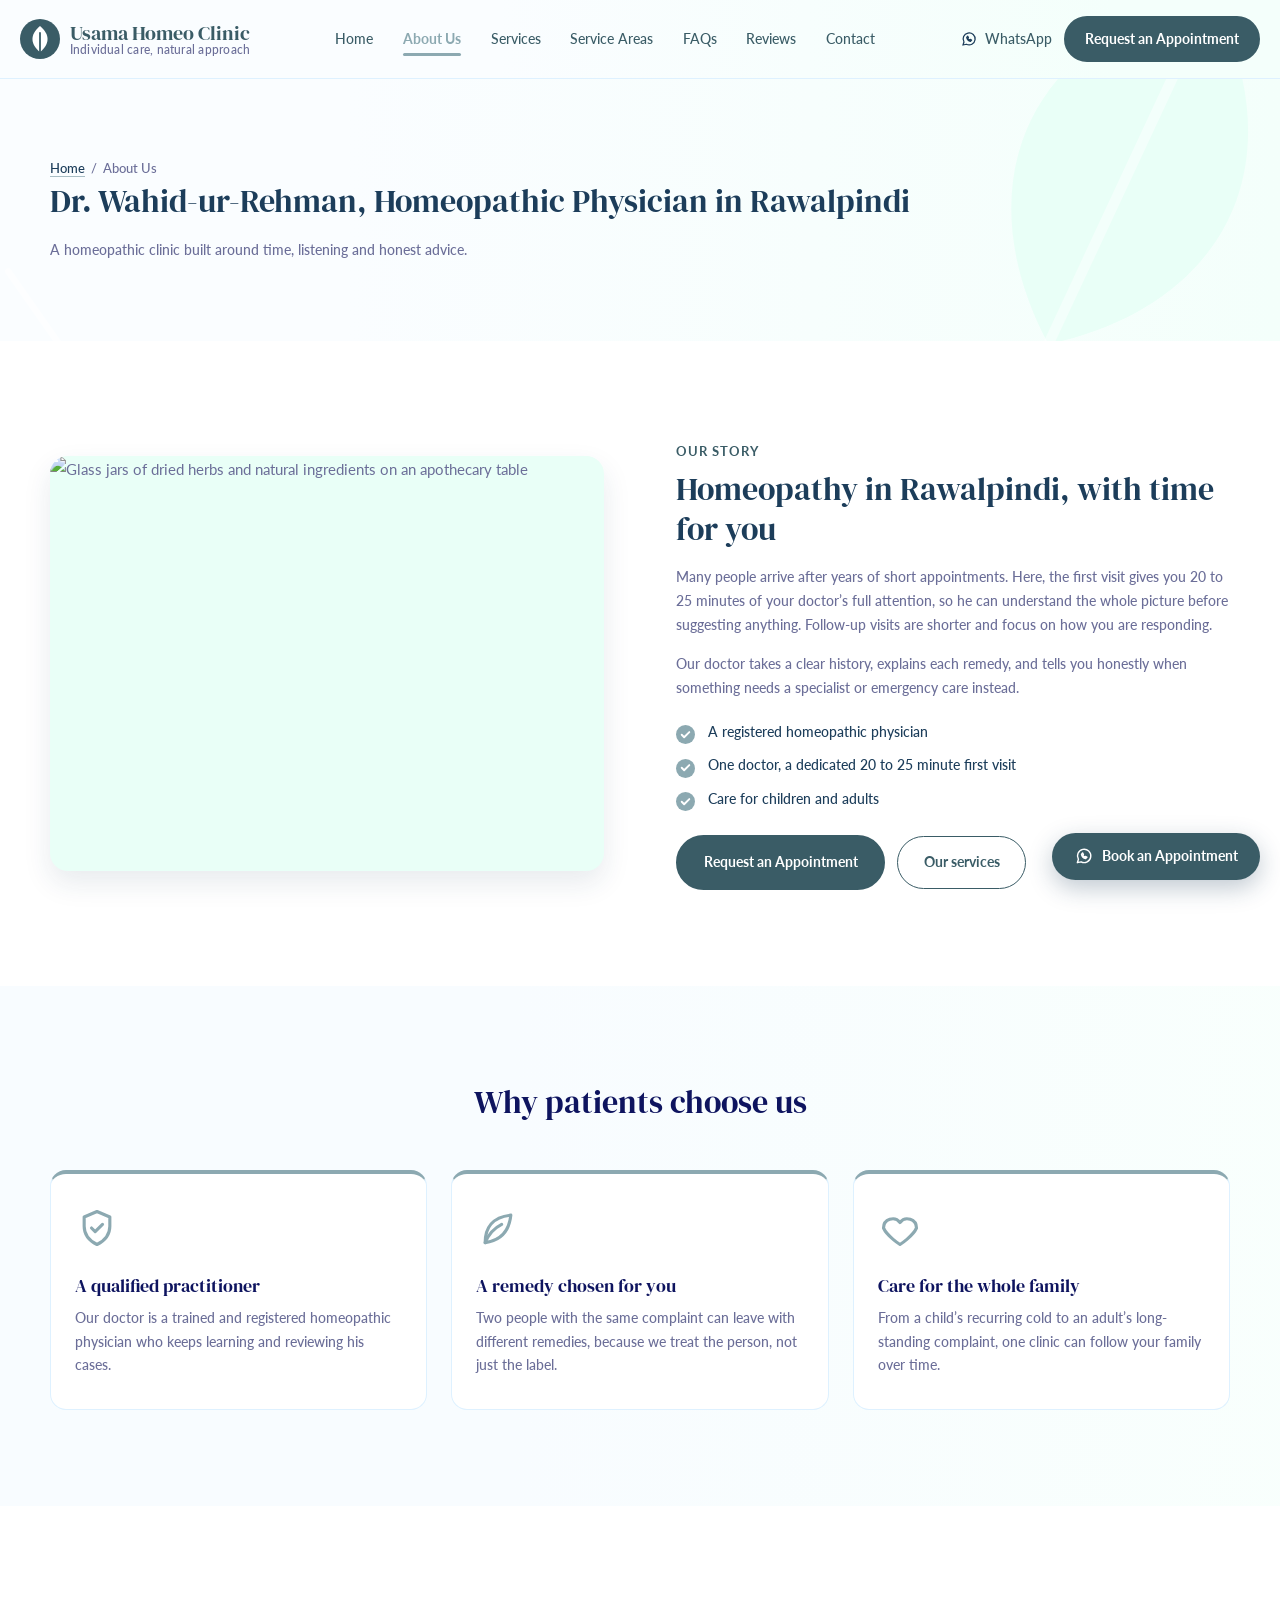
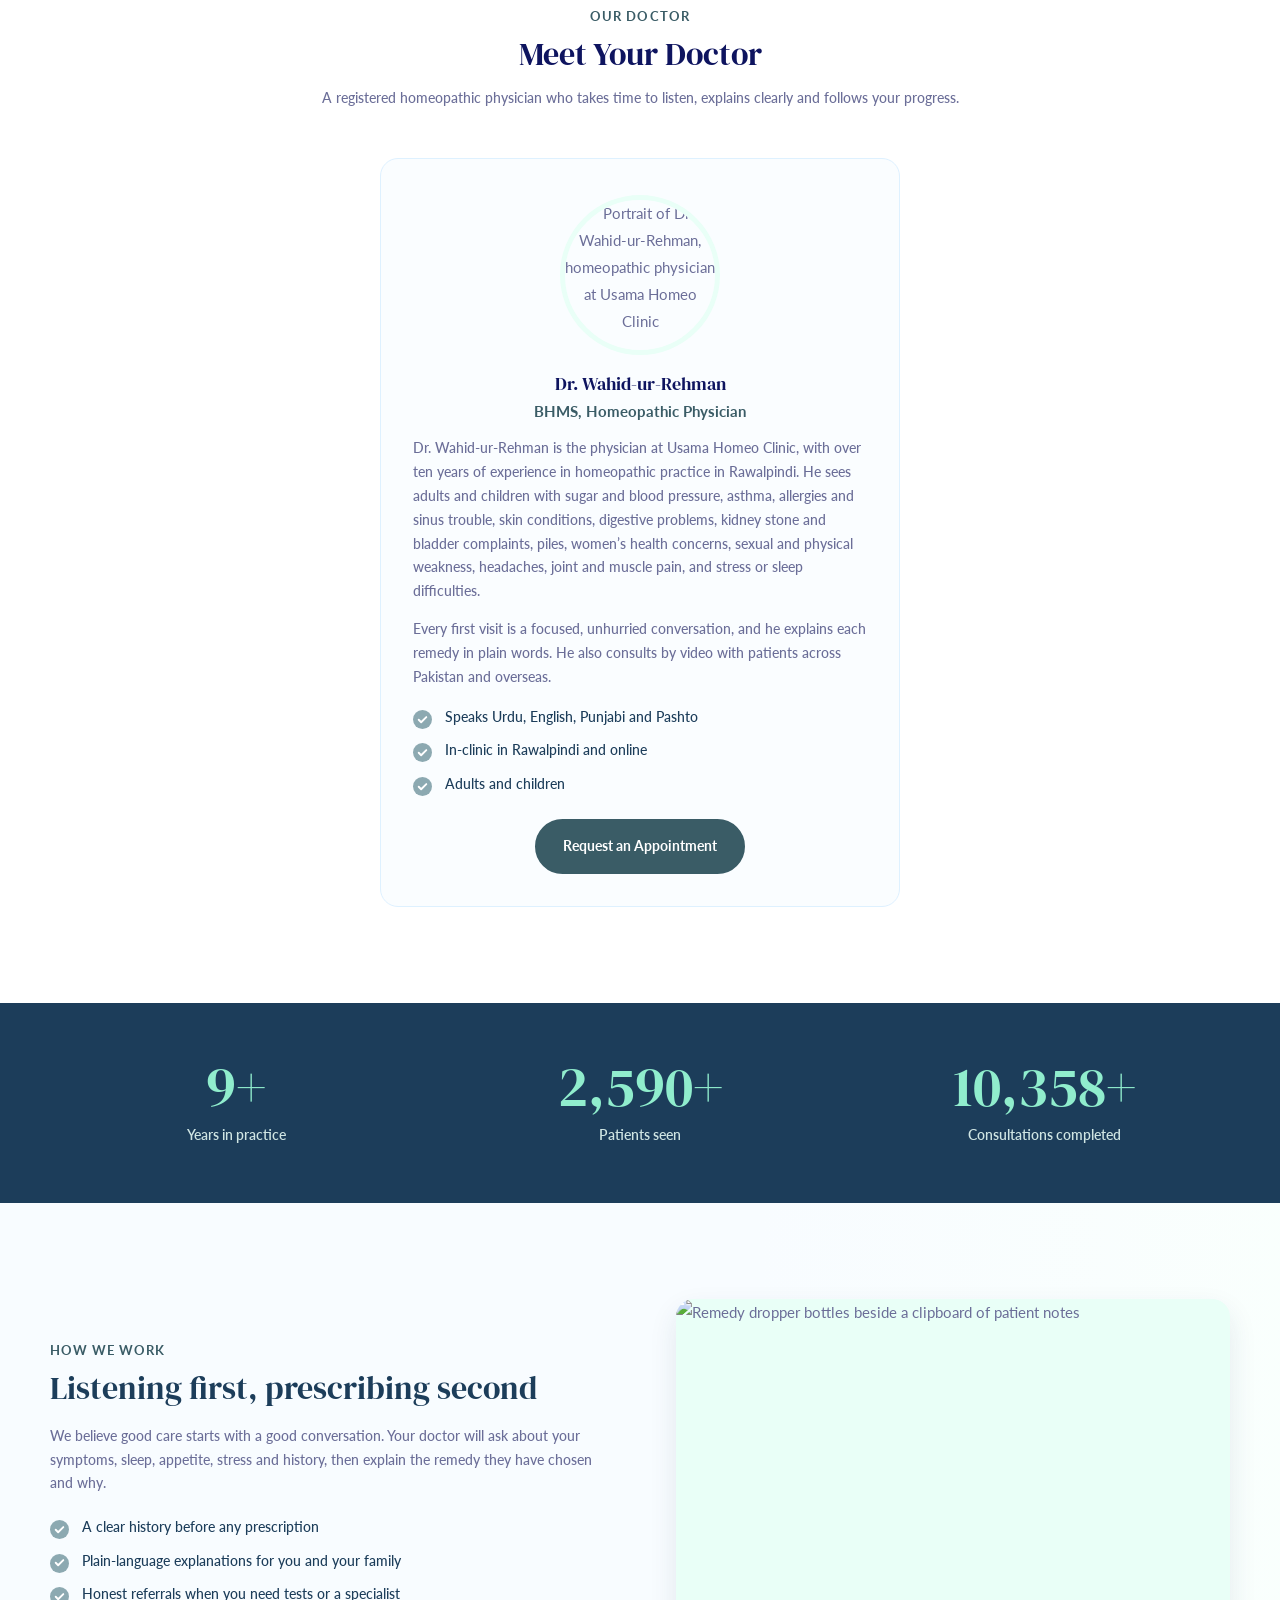
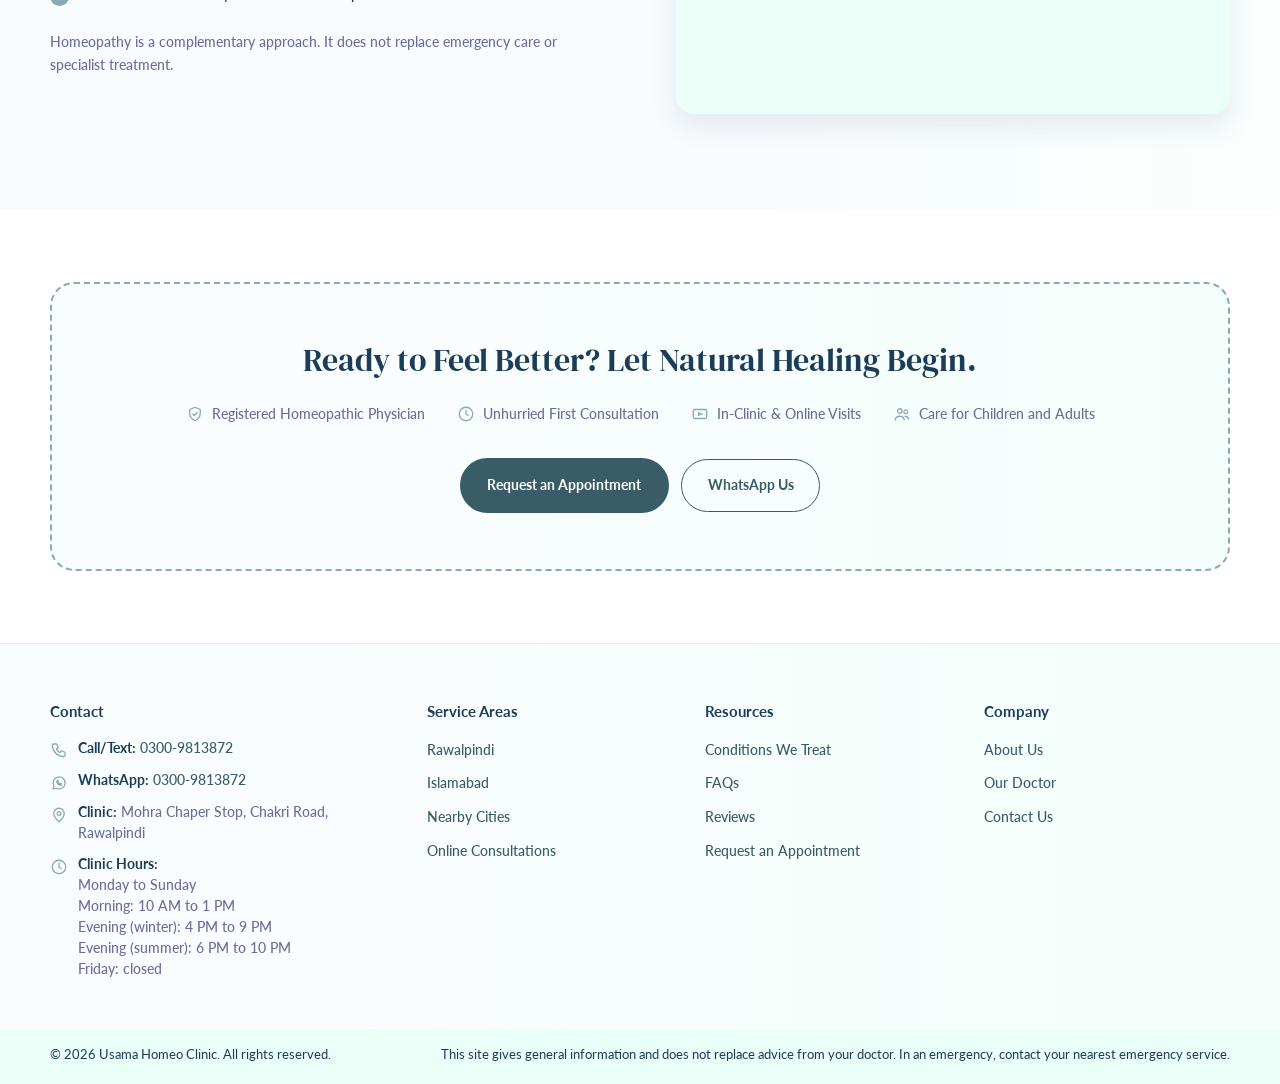
==== about.html @ e7428d79 "Add per-page OG share images, Twitter card tags and location-specific H1s Co-Authored-By: Claude Son" ====
<!DOCTYPE html>
<html lang="en">
<head>
<meta charset="utf-8">
<meta name="viewport" content="width=device-width, initial-scale=1">
<title>Dr. Wahid-ur-Rehman, BHMS | Homeopath in Rawalpindi</title>
<meta name="description" content="Meet Dr. Wahid-ur-Rehman, BHMS, a homeopathic physician with 10+ years of practice in Rawalpindi. Clinic and online consultations for adults and children.">
<link rel="canonical" href="https://usama-homeoclinic.pages.dev/about">
<meta property="og:url" content="https://usama-homeoclinic.pages.dev/about">
<meta property="og:site_name" content="Usama Homeo Clinic">
<meta property="og:type" content="website">
<meta property="og:title" content="Dr. Wahid-ur-Rehman, BHMS | Homeopath in Rawalpindi">
<meta property="og:description" content="Meet Dr. Wahid-ur-Rehman, BHMS, a homeopathic physician with 10+ years of practice in Rawalpindi. Clinic and online consultations for adults and children.">
<meta property="og:image" content="https://usama-homeoclinic.pages.dev/assets/images/og-about.jpg">
<meta property="og:image:width" content="1200">
<meta property="og:image:height" content="630">
<meta property="og:image:alt" content="Usama Homeo Clinic, Rawalpindi: homeopathic care">
<meta name="twitter:card" content="summary_large_image">
<meta name="twitter:image" content="https://usama-homeoclinic.pages.dev/assets/images/og-about.jpg">
<link rel="icon" href="/favicon.ico" sizes="48x48">
<link rel="icon" href="/favicon.svg" type="image/svg+xml" sizes="any">
<link rel="preconnect" href="https://fonts.googleapis.com">
<link rel="preconnect" href="https://fonts.gstatic.com" crossorigin>
<link href="https://fonts.googleapis.com/css2?family=DM+Serif+Display&family=Lato:wght@400;700;900&display=swap" rel="stylesheet">
<link rel="stylesheet" href="assets/css/style.css">
<script type="application/ld+json">{"@context":"https://schema.org","@type":["Physician","Person"],"name":"Dr. Wahid-ur-Rehman","honorificPrefix":"Dr.","knowsLanguage":["Urdu","English","Punjabi","Pashto"],"image":"https://usama-homeoclinic.pages.dev/assets/images/doctor-wahid.jpg","jobTitle":"Homeopathic Physician","description":"Homeopathic physician (BHMS) with over ten years of practice in Rawalpindi, seeing adults and children in clinic and online.","hasCredential":{"@type":"EducationalOccupationalCredential","credentialCategory":"degree","name":"BHMS"},"medicalSpecialty":"Homeopathy","worksFor":{"@type":"MedicalBusiness","name":"Usama Homeo Clinic","url":"https://usama-homeoclinic.pages.dev/"},"workLocation":{"@type":"Place","address":{"@type":"PostalAddress","streetAddress":"Mohra Chaper Stop, Chakri Road","addressLocality":"Rawalpindi","addressCountry":"PK"}},"url":"https://usama-homeoclinic.pages.dev/about"}</script>
</head>
<body>

<svg width="0" height="0" style="position:absolute" aria-hidden="true" focusable="false">
  <defs>
    <symbol id="leaf" viewBox="0 0 100 100">
      <path d="M50 96C18 72 12 34 50 4c38 30 32 68 0 92Z" fill="currentColor"/>
      <path d="M50 96V22" stroke="#fff" stroke-opacity="0.45" stroke-width="2.5" stroke-linecap="round" fill="none"/>
    </symbol>
  </defs>
</svg>


<header class="site-header">
  <div class="wrap header-row">
    <a class="brand" href="/" aria-label="Usama Homeo Clinic, home">
      <svg class="brand-mark" viewBox="0 0 40 40" aria-hidden="true"><circle cx="20" cy="20" r="20" fill="#3A5C66"/><path d="M20 33C11 26 9 16 20 7c11 9 9 19 0 26Z" fill="#fff"/><path d="M20 33V14" stroke="#3A5C66" stroke-width="1.8" stroke-linecap="round"/></svg>
      <span>Usama Homeo Clinic<small>Individual care, natural approach</small></span>
    </a>

    <nav class="nav" id="nav" aria-label="Main">
      <ul class="menu">
        <li><a href="/">Home</a></li>
        <li><a href="/about" aria-current="page">About Us</a></li>
        <li><a href="/services">Services</a></li>
        <li><a href="/service-areas">Service Areas</a></li>
        <li><a href="/faqs">FAQs</a></li>
        <li><a href="/reviews">Reviews</a></li>
        <li><a href="/contact">Contact</a></li>
      </ul>
    </nav>

    <div class="header-actions">
      <a class="header-phone" href="https://wa.me/923009813872?text=Hello%20Usama%20Homeo%20Clinic%2C%20I%20would%20like%20to%20book%20an%20appointment." rel="noopener"><svg viewBox="0 0 24 24" fill="none" stroke="currentColor" stroke-width="1.7" stroke-linecap="round" stroke-linejoin="round" aria-hidden="true"><path d="M4 20l1.3-4A8 8 0 1 1 8.5 19L4 20z"/><path d="M9 10c.5 2.5 2.5 4.5 5 5l1.5-1.5-2-1-1 .8c-.8-.4-1.6-1.2-2-2l.8-1-1-2z"/></svg>WhatsApp</a>
      <a class="btn btn--gold btn-long" href="/request-an-appointment">Request an Appointment</a>
      <a class="btn btn--gold btn-short" href="/request-an-appointment">Book</a>
      <button class="menu-toggle" id="menu-toggle" type="button" aria-expanded="false" aria-controls="nav">Menu</button>
    </div>
  </div>
</header>

<main id="top">

  <section class="page-hero">
    <svg class="banner-leaf l1" aria-hidden="true"><use href="#leaf"/></svg><svg class="banner-leaf l2" aria-hidden="true"><use href="#leaf"/></svg>
    <div class="wrap">
      <p class="crumbs"><a href="/">Home</a> &nbsp;/&nbsp; About Us</p>
      <h1>Dr. Wahid-ur-Rehman, Homeopathic Physician in Rawalpindi</h1>
      <p>A homeopathic clinic built around time, listening and honest advice.</p>
    </div>
  </section>

  <section class="section">
    <div class="wrap split">
      <figure class="photo wide"><picture><source srcset="assets/images/apothecary.avif" type="image/avif"><img src="assets/images/apothecary.jpg" alt="Glass jars of dried herbs and natural ingredients on an apothecary table" width="1200" height="800" loading="lazy"></picture></figure>
      <div>
        <span class="eyebrow">Our story</span>
        <h2>Homeopathy in Rawalpindi, with time for you</h2>
        <p style="margin-top:1rem">Many people arrive after years of short appointments. Here, the first visit gives you 20 to 25 minutes of your doctor’s full attention, so he can understand the whole picture before suggesting anything. Follow-up visits are shorter and focus on how you are responding.</p>
        <p>Our doctor takes a clear history, explains each remedy, and tells you honestly when something needs a specialist or emergency care instead.</p>
        <ul class="ticks">
          <li>A registered homeopathic physician</li>
          <li>One doctor, a dedicated 20 to 25 minute first visit</li>
          <li>Care for children and adults</li>
        </ul>
        <div class="btn-row pair"><a class="btn btn--gold" href="/request-an-appointment"><span class="lb-l">Request an Appointment</span><span class="lb-s">Book Appointment</span></a><a class="btn btn--outline" href="/services"><span class="lb-l">Our services</span><span class="lb-s">Services</span></a></div>
      </div>
    </div>
  </section>

  <section class="section section--mint">
    <div class="wrap">
      <div class="section-head"><h2>Why patients choose us</h2></div>
      <div class="values">
        <article class="value"><svg viewBox="0 0 24 24" fill="none" stroke="currentColor" stroke-width="1.7" stroke-linecap="round" stroke-linejoin="round" aria-hidden="true"><path d="M12 3l7 3v5c0 5-3 8-7 10-4-2-7-5-7-10V6l7-3z"/><path d="M9 12l2 2 4-4"/></svg><h3>A qualified practitioner</h3><p>Our doctor is a trained and registered homeopathic physician who keeps learning and reviewing his cases.</p></article>
        <article class="value"><svg viewBox="0 0 24 24" fill="none" stroke="currentColor" stroke-width="1.7" stroke-linecap="round" stroke-linejoin="round" aria-hidden="true"><path d="M5 20c0-8 4-14 14-15-1 10-7 14-14 15z"/><path d="M5 20c2-5 5-8 9-10"/></svg><h3>A remedy chosen for you</h3><p>Two people with the same complaint can leave with different remedies, because we treat the person, not just the label.</p></article>
        <article class="value"><svg viewBox="0 0 24 24" fill="none" stroke="currentColor" stroke-width="1.7" stroke-linecap="round" stroke-linejoin="round" aria-hidden="true"><path d="M12 21s-7-4.5-9-9a5 5 0 0 1 9-3 5 5 0 0 1 9 3c-2 4.5-9 9-9 9z"/></svg><h3>Care for the whole family</h3><p>From a child’s recurring cold to an adult’s long-standing complaint, one clinic can follow your family over time.</p></article>
      </div>
    </div>
  </section>

  <section class="section" id="doctors">
    <div class="wrap">
      <div class="section-head">
        <span class="eyebrow">Our doctor</span>
        <h2>Meet Your Doctor</h2>
        <p>A registered homeopathic physician who takes time to listen, explains clearly and follows your progress.</p>
      </div>
      <div class="doctor-grid single">
        <article class="doctor doctor--solo">
          <picture><source srcset="assets/images/doctor-wahid.avif" type="image/avif"><img src="assets/images/doctor-wahid.jpg" alt="Portrait of Dr. Wahid-ur-Rehman, homeopathic physician at Usama Homeo Clinic" width="160" height="160" loading="lazy"></picture>
          <h3>Dr. Wahid-ur-Rehman</h3>
          <p class="cred">BHMS, Homeopathic Physician</p>
          <p class="bio">Dr. Wahid-ur-Rehman is the physician at Usama Homeo Clinic, with over ten years of experience in homeopathic practice in Rawalpindi. He sees adults and children with sugar and blood pressure, asthma, allergies and sinus trouble, skin conditions, digestive problems, kidney stone and bladder complaints, piles, women’s health concerns, sexual and physical weakness, headaches, joint and muscle pain, and stress or sleep difficulties.</p>
          <p class="bio">Every first visit is a focused, unhurried conversation, and he explains each remedy in plain words. He also consults by video with patients across Pakistan and overseas.</p>
          <ul class="ticks">
            <li>Speaks Urdu, English, Punjabi and Pashto</li>
            <li>In-clinic in Rawalpindi and online</li>
            <li>Adults and children</li>
          </ul>
          <a class="btn" href="/request-an-appointment">Request an Appointment</a>
        </article>
      </div>
    </div>
  </section>

  <section class="stats" aria-label="Clinic in numbers">
    <div class="wrap">
      <ul>
        <li><div class="num"><span class="count" data-target="10">10</span>+</div><div class="label">Years in practice</div></li>
        <li><div class="num"><span class="count" data-target="3000">3,000</span>+</div><div class="label">Patients seen</div></li>
        <li><div class="num"><span class="count" data-target="12000">12,000</span>+</div><div class="label">Consultations completed</div></li>
      </ul>
    </div>
  </section>

  <section class="section section--soft">
    <div class="wrap split flip">
      <figure class="photo wide"><picture><source srcset="assets/images/droppers-notes.avif" type="image/avif"><img src="assets/images/droppers-notes.jpg" alt="Remedy dropper bottles beside a clipboard of patient notes" width="1000" height="667" loading="lazy"></picture></figure>
      <div>
        <span class="eyebrow">How we work</span>
        <h2>Listening first, prescribing second</h2>
        <p style="margin-top:1rem">We believe good care starts with a good conversation. Your doctor will ask about your symptoms, sleep, appetite, stress and history, then explain the remedy they have chosen and why.</p>
        <ul class="ticks">
          <li>A clear history before any prescription</li>
          <li>Plain-language explanations for you and your family</li>
          <li>Honest referrals when you need tests or a specialist</li>
        </ul>
        <p class="fine-note" style="font-size:0.9rem;color:var(--muted)">Homeopathy is a complementary approach. It does not replace emergency care or specialist treatment.</p>
      </div>
    </div>
  </section>

  <section class="cta">
    <svg class="banner-leaf l1" aria-hidden="true"><use href="#leaf"/></svg>
    <div class="wrap">
      <h2>Ready to Feel Better? Let Natural Healing Begin.</h2>
      <div class="cta-features">
        <p><svg viewBox="0 0 24 24" fill="none" stroke="currentColor" stroke-width="1.7" stroke-linecap="round" stroke-linejoin="round" aria-hidden="true"><path d="M12 3l7 3v5c0 5-3 8-7 10-4-2-7-5-7-10V6l7-3z"/><path d="M9 12l2 2 4-4"/></svg>Registered Homeopathic Physician</p>
        <p><svg viewBox="0 0 24 24" fill="none" stroke="currentColor" stroke-width="1.7" stroke-linecap="round" stroke-linejoin="round" aria-hidden="true"><circle cx="12" cy="12" r="9"/><path d="M12 7v5l3 2"/></svg>Unhurried First Consultation</p>
        <p><svg viewBox="0 0 24 24" fill="none" stroke="currentColor" stroke-width="1.7" stroke-linecap="round" stroke-linejoin="round" aria-hidden="true"><rect x="3" y="6" width="18" height="12" rx="2"/><path d="M10 10l5 2-5 2z"/></svg>In-Clinic &amp; Online Visits</p>
        <p><svg viewBox="0 0 24 24" fill="none" stroke="currentColor" stroke-width="1.7" stroke-linecap="round" stroke-linejoin="round" aria-hidden="true"><circle cx="9" cy="8" r="3"/><circle cx="17" cy="9" r="2.5"/><path d="M3 20c.5-3.5 3-5 6-5s5.5 1.5 6 5"/><path d="M16 15c2.5 0 4 1.2 5 4"/></svg>Care for Children and Adults</p>
      </div>
      <div class="btn-row pair center">
        <a class="btn btn--gold" href="/request-an-appointment"><span class="lb-l">Request an Appointment</span><span class="lb-s">Book Appointment</span></a>
        <a class="btn btn--light" href="https://wa.me/923009813872?text=Hello%20Usama%20Homeo%20Clinic%2C%20I%20would%20like%20to%20book%20an%20appointment." rel="noopener"><span class="lb-l">WhatsApp Us</span><span class="lb-s">WhatsApp</span></a>
      </div>
    </div>
  </section>
</main>

<footer class="site-footer">
  <div class="wrap">
    <div class="footer-row">
      <div class="foot-contact">
        <span class="foot-head">Contact</span>
        <p><svg viewBox="0 0 24 24" fill="none" stroke="currentColor" stroke-width="1.7" stroke-linecap="round" stroke-linejoin="round" aria-hidden="true"><path d="M5 4h4l2 5-2.5 1.5a11 11 0 0 0 5 5L15 13l5 2v4a2 2 0 0 1-2 2A16 16 0 0 1 3 6a2 2 0 0 1 2-2z"/></svg><span><strong>Call/Text:</strong> <a href="tel:+923009813872">0300-9813872</a></span></p>
        <p><svg viewBox="0 0 24 24" fill="none" stroke="currentColor" stroke-width="1.7" stroke-linecap="round" stroke-linejoin="round" aria-hidden="true"><path d="M4 20l1.3-4A8 8 0 1 1 8.5 19L4 20z"/><path d="M9 10c.5 2.5 2.5 4.5 5 5l1.5-1.5-2-1-1 .8c-.8-.4-1.6-1.2-2-2l.8-1-1-2z"/></svg><span><strong>WhatsApp:</strong> <a href="https://wa.me/923009813872" rel="noopener">0300-9813872</a></span></p>
        <p><svg viewBox="0 0 24 24" fill="none" stroke="currentColor" stroke-width="1.7" stroke-linecap="round" stroke-linejoin="round" aria-hidden="true"><path d="M12 21s-7-6.5-7-11a7 7 0 0 1 14 0c0 4.5-7 11-7 11z"/><circle cx="12" cy="10" r="2.5"/></svg><span><strong>Clinic:</strong> Mohra Chaper Stop, Chakri Road, Rawalpindi</span></p>
        <p><svg viewBox="0 0 24 24" fill="none" stroke="currentColor" stroke-width="1.7" stroke-linecap="round" stroke-linejoin="round" aria-hidden="true"><circle cx="12" cy="12" r="9"/><path d="M12 7v5l3 2"/></svg><span><strong>Clinic Hours:</strong><br>Monday to Sunday<br>Morning: 10 AM to 1 PM<br>Evening (winter): 4 PM to 9 PM<br>Evening (summer): 6 PM to 10 PM<br>Friday: closed</span></p>
      </div>
      <div>
        <span class="foot-head">Service Areas</span>
        <ul class="foot-links">
          <li><a href="/service-areas#rawalpindi">Rawalpindi</a></li>
          <li><a href="/service-areas#islamabad">Islamabad</a></li>
          <li><a href="/service-areas#nearby">Nearby Cities</a></li>
          <li><a href="/service-areas#online">Online Consultations</a></li>
        </ul>
      </div>
      <div>
        <span class="foot-head">Resources</span>
        <ul class="foot-links">
          <li><a href="/services">Conditions We Treat</a></li>
          <li><a href="/faqs">FAQs</a></li>
          <li><a href="/reviews">Reviews</a></li>
          <li><a href="/request-an-appointment">Request an Appointment</a></li>
        </ul>
      </div>
      <div>
        <span class="foot-head">Company</span>
        <ul class="foot-links">
          <li><a href="/about">About Us</a></li>
          <li><a href="/about#doctors">Our Doctor</a></li>
          <li><a href="/contact">Contact Us</a></li>
        </ul>
      </div>
    </div>
  </div>
</footer>
<div class="copyrightDiv">
  <div class="wrap copyright">
    <span>© 2026 Usama Homeo Clinic. All rights reserved.</span>
    <span>This site gives general information and does not replace advice from your doctor. In an emergency, contact your nearest emergency service.</span>
  </div>
</div>

<!-- Floating booking button and popup -->
<button class="fab-book" id="fab-book" type="button" aria-haspopup="dialog" aria-controls="bk-modal"><svg viewBox="0 0 24 24" fill="none" stroke="currentColor" stroke-width="1.7" stroke-linecap="round" stroke-linejoin="round" aria-hidden="true"><path d="M4 20l1.3-4A8 8 0 1 1 8.5 19L4 20z"/><path d="M9 10c.5 2.5 2.5 4.5 5 5l1.5-1.5-2-1-1 .8c-.8-.4-1.6-1.2-2-2l.8-1-1-2z"/></svg><span>Book an Appointment</span></button>
<div class="bk-modal" id="bk-modal" role="dialog" aria-modal="true" aria-labelledby="bk-title" hidden>
  <div class="bk-card">
    <div class="bk-head">
      <span class="bk-head-ico"><svg viewBox="0 0 24 24" fill="none" stroke="currentColor" stroke-width="1.7" stroke-linecap="round" stroke-linejoin="round" aria-hidden="true"><rect x="3" y="5" width="18" height="16" rx="2"/><path d="M3 10h18M8 3v4M16 3v4"/></svg></span>
      <h2 id="bk-title">Book an Appointment</h2>
      <button class="bk-close" id="bk-close" type="button" aria-label="Close">&times;</button>
    </div>

    <div class="bk-step bk-detail">
      <picture><source srcset="assets/images/doctor-wahid.avif" type="image/avif"><img class="bk-photo" src="assets/images/doctor-wahid.jpg" alt="Dr. Wahid-ur-Rehman" width="84" height="84" loading="lazy"></picture>
      <h3>Dr. Wahid-ur-Rehman, BHMS</h3>
      <p class="bk-desc">Book an <strong>online video consultation</strong> from anywhere in Pakistan or overseas, or a <strong>clinic appointment</strong> at our Rawalpindi clinic. The first visit takes about 20 to 25 minutes.<br><strong>Clinic Hours:</strong><br>Monday to Sunday<br>Morning: 10 AM to 1 PM<br>Evening (winter): 4 PM to 9 PM<br>Evening (summer): 6 PM to 10 PM<br>Friday: Closed<br><strong>Consultation fee: Rs. 1,000.</strong></p>
      <button class="bk-wa" id="bk-wa" type="button"><svg viewBox="0 0 24 24" fill="none" stroke="currentColor" stroke-width="1.7" stroke-linecap="round" stroke-linejoin="round" aria-hidden="true"><path d="M4 20l1.3-4A8 8 0 1 1 8.5 19L4 20z"/><path d="M9 10c.5 2.5 2.5 4.5 5 5l1.5-1.5-2-1-1 .8c-.8-.4-1.6-1.2-2-2l.8-1-1-2z"/></svg><span>Book Now on WhatsApp</span></button>
    </div>
  </div>
</div>

<script src="assets/js/main.js"></script>
</body>
</html>
---- assets/css/style.css ----
/* Usama Homeo Clinic — shared styles */
:root {
  --navy: #0f3b4c;
  --teal: #1b7f86;
  --teal-dark: #14666c;
  --mint: #e8f3f2;
  --soft: #f4faf9;
  --gold: #d9a441;
  --gold-dark: #c28f2f;
  --ink: #17323b;
  --muted: #506972;
  --line: #d3e2e1;
  --paper: #ffffff;
  --error: #a63a2b;
  --icon: #8ca9b1;
  --check: #90edcd;
  --serif: "Lora", Georgia, "Times New Roman", serif;
  --sans: "Nunito Sans", system-ui, -apple-system, "Segoe UI", Roboto, Arial, sans-serif;
}
*, *::before, *::after { box-sizing: border-box; }
html { scroll-behavior: smooth; scroll-padding-top: 90px; }
body { overflow-x: clip; margin: 0; font-family: var(--sans); font-size: 0.978rem; line-height: 1.65; color: var(--ink); background: var(--paper); }
img, svg { max-width: 100%; }
img { display: block; height: auto; }
a { color: var(--teal-dark); }
h1, h2, h3, h4 { font-family: var(--serif); line-height: 1.2; margin: 0; color: var(--navy); }
h1 { font-size: clamp(1.932rem, 4.6vw, 3.128rem); font-weight: 600; }
h2 { font-size: clamp(1.656rem, 3.496vw, 2.392rem); font-weight: 600; }
h3 { font-size: 1.196rem; font-weight: 600; }
p { margin: 0 0 1rem; }
ul { padding-left: 1.2rem; }
:focus-visible { outline: 3px solid var(--gold); outline-offset: 3px; }
[hidden] { display: none !important; }
.wrap { width: min(1180px, 100% - 2.5rem); margin-inline: auto; }
.section { padding: clamp(3.5rem, 8vw, 6rem) 0; }
.section--mint { background: var(--mint); }
.section--soft { background: var(--soft); }
.section-head { text-align: center; max-width: 44rem; margin: 0 auto 3rem; }
.section-head p { color: var(--muted); margin-top: 0.75rem; }
.eyebrow { display: inline-block; font: 700 0.813rem var(--sans); letter-spacing: 0.08em; text-transform: uppercase; color: var(--teal); margin-bottom: 0.6rem; }
.center { text-align: center; }
.mt { margin-top: 2rem; }

/* Buttons */
.btn {
  display: inline-block; font: 700 0.92rem/1 var(--sans);
  padding: 1rem 1.6rem; border-radius: 999px;
  border: 2px solid var(--teal); background: var(--teal); color: #fff;
  text-decoration: none; cursor: pointer; text-align: center;
  transition: background 0.15s, border-color 0.15s, color 0.15s, transform 0.15s, box-shadow 0.15s;
}
.btn:hover { background: var(--teal-dark); border-color: var(--teal-dark); transform: translateY(-2px); box-shadow: 0 8px 18px rgba(20, 102, 108, 0.28); }
.btn:active { transform: translateY(0); }
.btn--gold { background: var(--gold); border-color: var(--gold); color: var(--navy); box-shadow: 0 4px 12px rgba(217, 164, 65, 0.35); }
.btn--gold:hover { background: var(--gold-dark); border-color: var(--gold-dark); box-shadow: 0 8px 18px rgba(217, 164, 65, 0.5); }
.btn--outline { background: transparent; color: var(--teal-dark); }
.btn--outline:hover { background: var(--teal); color: #fff; border-color: var(--teal); }
.btn--light { background: transparent; border-color: #fff; color: #fff; }
.btn--light:hover { background: #fff; color: var(--navy); border-color: #fff; box-shadow: 0 8px 18px rgba(0, 0, 0, 0.2); }
.btn--block { width: 100%; }
.btn-row { display: flex; flex-wrap: wrap; gap: 0.75rem; }
.btn-row.center { justify-content: center; }

/* Announcement bar */
.topbar { background: var(--navy); color: #e6f1f0; font-size: 0.856rem; text-align: center; padding: 0.55rem 1rem; }
.topbar a { color: #fff; font-weight: 700; }

/* Header */
.site-header { position: sticky; top: 0; z-index: 50; background: #fff; border-bottom: 1px solid var(--line); }
.site-header .wrap { width: min(1320px, 100% - 2.5rem); }
.brand { flex: none; }
.header-row { display: flex; align-items: center; justify-content: space-between; gap: 1rem; min-height: 78px; }
.brand { display: flex; align-items: center; gap: 0.6rem; font-family: var(--serif); font-weight: 700; font-size: 1.15rem; color: var(--navy); text-decoration: none; line-height: 1.1; }
.brand-mark { width: 40px; height: 40px; flex: none; }
.brand small { display: block; font-family: var(--sans); font-weight: 600; font-size: 0.72rem; color: var(--muted); letter-spacing: 0.02em; }
.header-actions { display: flex; align-items: center; gap: 0.75rem; }
.header-phone { font-weight: 700; color: var(--navy); text-decoration: none; white-space: nowrap; display: none; align-items: center; gap: 0.4rem; }
.header-phone svg { width: 18px; height: 18px; color: var(--navy); }
.header-phone:hover { color: var(--teal); }
.header-actions .btn { padding: 0.75rem 1.2rem; font-size: 0.874rem; }
.header-actions .btn-long { display: none; }
.menu-toggle { display: inline-flex; background: none; border: 2px solid var(--line); border-radius: 8px; padding: 0.55rem 0.7rem; cursor: pointer; color: var(--navy); font: 700 0.828rem var(--sans); }

.nav { display: none; position: absolute; left: 0; right: 0; top: 100%; background: #fff; border-bottom: 1px solid var(--line); padding: 0.5rem 1.25rem 1.25rem; box-shadow: 0 12px 24px rgba(15, 59, 76, 0.12); }
.nav.open { display: block; }
.menu { list-style: none; margin: 0; padding: 0; }
.menu a { display: block; padding: 0.85rem 0; font-weight: 700; color: var(--navy); text-decoration: none; border-bottom: 1px solid var(--line); }
.menu a[aria-current="page"] { color: var(--teal); }

@media (min-width: 1040px) {
  .menu-toggle { display: none; }
  .nav { display: block; position: static; background: none; border: 0; padding: 0; box-shadow: none; }
  .menu { display: flex; gap: 0.15rem; }
  .menu a { border: 0; padding: 1.75rem 0.65rem; position: relative; white-space: nowrap; }
  .menu a::after { content: ""; position: absolute; left: 0.65rem; right: 0.65rem; bottom: 1.1rem; height: 3px; border-radius: 3px; background: var(--gold); transform: scaleX(0); transform-origin: left; transition: transform 0.2s; }
  .menu a:hover { color: var(--teal); }
  .menu a:hover::after, .menu a[aria-current="page"]::after { transform: scaleX(1); }
}

@media (min-width: 1280px) {
  .header-phone { display: inline-flex; }
  .header-actions .btn-long { display: inline-block; }
  .header-actions .btn-short { display: none; }
  .menu a { padding-left: 0.85rem; padding-right: 0.85rem; }
  .menu a::after { left: 0.85rem; right: 0.85rem; }
}
.header-actions .btn { white-space: nowrap; }

/* Home banner */
.banner { position: relative; background: linear-gradient(180deg, var(--soft) 0%, #fff 100%); overflow: hidden; }
.banner-leaf { position: absolute; color: var(--mint); pointer-events: none; }
.banner-leaf.l1 { width: 420px; height: 420px; right: -90px; top: -110px; transform: rotate(25deg); }
.banner-leaf.l2 { width: 260px; height: 260px; left: -90px; bottom: -80px; transform: rotate(-35deg); color: #dcefec; }
.banner-grid { position: relative; display: grid; gap: 2.5rem; padding: clamp(2.5rem, 6vw, 4.5rem) 0 clamp(5rem, 9vw, 7rem); align-items: center; }
@media (min-width: 940px) { .banner-grid { grid-template-columns: 1.1fr 0.9fr; gap: 4rem; } }
.banner h1 { margin-bottom: 1.1rem; }
.banner h1 em { font-style: normal; color: var(--teal); }
.banner p.lead { font-size: 1.058rem; color: var(--muted); max-width: 36rem; margin-bottom: 2rem; }
.banner-photo { position: relative; max-width: 420px; justify-self: center; width: 100%; }
.banner-photo .frame { border-radius: 220px 220px 28px 28px; overflow: hidden; aspect-ratio: 9 / 11; background: var(--teal); box-shadow: 0 24px 50px rgba(15, 59, 76, 0.22); border: 8px solid #fff; }
.banner-photo .frame img { width: 100%; height: 100%; object-fit: cover; }
.badge { position: absolute; display: flex; align-items: center; gap: 0.6rem; background: #fff; border-radius: 14px; padding: 0.7rem 0.95rem; font: 700 0.813rem/1.25 var(--sans); color: var(--navy); box-shadow: 0 12px 28px rgba(15, 59, 76, 0.18); }
.badge svg { width: 30px; height: 30px; color: var(--teal); flex: none; }
.badge small { display: block; font-weight: 600; color: var(--muted); }
.badge.b1 { left: -14px; bottom: 16%; }
.badge.b2 { right: -10px; top: 12%; }
@media (max-width: 520px) { .badge.b1 { left: 0; } .badge.b2 { right: 0; } }

/* Trust strip / personalised */
.trust { position: relative; margin-top: -3.5rem; padding-bottom: clamp(3rem, 7vw, 5rem); }
.trust-card { background: #fff; border: 1px solid var(--line); border-radius: 20px; box-shadow: 0 18px 40px rgba(15, 59, 76, 0.1); padding: 1.5rem; display: grid; gap: 1.25rem; align-items: center; }
@media (min-width: 900px) { .trust-card { grid-template-columns: auto 1fr auto; padding: 1.75rem 2.25rem; gap: 2rem; } }
.trust-count .num { font: 700 clamp(2.208rem, 4.6vw, 2.944rem) var(--serif); color: var(--navy); line-height: 1; }
.stars { color: var(--gold); letter-spacing: 3px; font-size: 1.058rem; }
.trust-text { color: var(--muted); margin: 0; }
.avatars { display: flex; align-items: center; }
.avatars img, .avatars span { width: 48px; height: 48px; border-radius: 50%; border: 3px solid #fff; object-fit: cover; margin-left: -12px; box-shadow: 0 2px 6px rgba(15, 59, 76, 0.2); }
.avatars img:first-child { margin-left: 0; }
.avatars span { display: grid; place-items: center; background: var(--teal); color: #fff; font: 700 0.813rem var(--sans); width: auto; min-width: 48px; padding: 0 0.6rem; border-radius: 999px; }
.trust-body { text-align: center; max-width: 52rem; margin: clamp(2.5rem, 6vw, 4rem) auto 0; }
.benefits { display: flex; flex-wrap: wrap; justify-content: center; gap: 0.75rem 2rem; margin-top: 1.75rem; }
.benefits p { margin: 0; display: flex; align-items: center; gap: 0.55rem; font-weight: 700; color: var(--navy); }
.benefits svg { width: 22px; height: 22px; color: var(--teal); flex: none; }

/* Cards grid (What we treat) */
.cards { display: grid; gap: 1.5rem; grid-template-columns: 1fr; }
@media (min-width: 640px) { .cards { grid-template-columns: repeat(2, 1fr); } }
@media (min-width: 980px) { .cards { grid-template-columns: repeat(3, 1fr); } }
.card { background: #fff; border: 1px solid var(--line); border-radius: 18px; padding: 2rem 1.6rem; transition: transform 0.2s, box-shadow 0.2s, border-color 0.2s; }
.card:hover { transform: translateY(-6px); box-shadow: 0 18px 36px rgba(15, 59, 76, 0.12); border-color: var(--teal); }
.card .ico { width: 68px; height: 68px; border-radius: 18px; background: var(--mint); display: grid; place-items: center; margin-bottom: 1.2rem; color: var(--teal); transition: background 0.2s, color 0.2s; }
@media (min-width: 980px) { .cards.two { grid-template-columns: repeat(2, 1fr); } }
.card:hover .ico { background: var(--teal); color: #fff; }
.card .ico svg { width: 34px; height: 34px; }
.card h3 { margin-bottom: 0.5rem; }
.card p { color: var(--muted); margin: 0; }
.card .more { display: inline-block; margin-top: 1rem; font-weight: 700; text-decoration: none; color: var(--teal-dark); }
.card .more:hover { text-decoration: underline; }
.card ul { margin: 1rem 0 0; padding-left: 1.1rem; color: var(--muted); font-size: 0.892rem; }
.card ul li { margin-bottom: 0.25rem; }

/* How it works */
.steps { display: grid; gap: 1.5rem; }
@media (min-width: 860px) { .steps { grid-template-columns: 1fr 1fr; gap: 2rem; } }
.track { background: #fff; border: 1px solid var(--line); border-radius: 20px; padding: 2rem 1.75rem; }
.track-title { display: inline-block; background: var(--navy); color: #fff; border-radius: 999px; padding: 0.4rem 1.1rem; font: 700 0.874rem var(--sans); margin-bottom: 1.5rem; }
.track ol { list-style: none; margin: 0; padding: 0; counter-reset: s; }
.track li { counter-increment: s; position: relative; padding: 0 0 1.5rem 3.4rem; font-weight: 600; color: var(--navy); min-height: 2.6rem; }
.track li:last-child { padding-bottom: 0; }
.track li::before { content: counter(s); position: absolute; left: 0; top: -0.15rem; width: 2.3rem; height: 2.3rem; border-radius: 50%; background: #fff; border: 2px solid var(--teal); color: var(--teal-dark); display: grid; place-items: center; font: 700 0.92rem var(--serif); z-index: 1; }
.track li::after { content: ""; position: absolute; left: 1.1rem; top: 2.1rem; bottom: -0.35rem; width: 2px; background: var(--line); }
.track li:last-child::after { display: none; }
.track li span { display: block; font-weight: 400; color: var(--muted); }
.steps-foot { text-align: center; margin-top: 2rem; padding: 1rem 1.25rem; background: var(--mint); border-radius: 14px; font-weight: 700; color: var(--navy); }
.steps-foot a { white-space: nowrap; }

/* Areas */
.areas { display: grid; gap: 1.5rem; }
@media (min-width: 640px) { .areas { grid-template-columns: repeat(2, 1fr); } }
@media (min-width: 1000px) { .areas { grid-template-columns: repeat(4, 1fr); } }
.area { background: #fff; border: 1px solid var(--line); border-radius: 16px; padding: 1.5rem; }
.area h3 { font-size: 1.058rem; margin-bottom: 0.2rem; }
.area h3 a { color: var(--navy); text-decoration: none; }
.area h3 a:hover { color: var(--teal); }
.area .region { display: block; color: var(--teal-dark); font-weight: 700; font-size: 0.813rem; margin-bottom: 0.8rem; }
.area ul { list-style: none; margin: 0; padding: 0; }
.area li { padding: 0.3rem 0 0.3rem 1.4rem; position: relative; color: var(--muted); }
.area li::before { content: ""; position: absolute; left: 0; top: 0.75rem; width: 8px; height: 8px; border-radius: 50%; background: var(--gold); }
.note-line { text-align: center; color: var(--muted); margin: 2rem 0 1.25rem; }

/* Reviews */
.reviews-grid { display: grid; gap: 1.5rem; }
@media (min-width: 700px) { .reviews-grid { grid-template-columns: repeat(2, 1fr); } }
@media (min-width: 1000px) { .reviews-grid.three { grid-template-columns: repeat(3, 1fr); } }
.review-card { position: relative; background: #fff; border: 1px solid var(--line); border-radius: 18px; padding: 1.75rem 1.6rem; display: flex; flex-direction: column; gap: 1rem; transition: transform 0.2s, box-shadow 0.2s; }
.review-card:hover { transform: translateY(-5px); box-shadow: 0 16px 34px rgba(15, 59, 76, 0.11); }
.review-card h3 { font-size: 1.058rem; }
.review-card blockquote { margin: 0; color: var(--muted); flex: 1; }
.review-card .quote-ico { position: absolute; right: 1.25rem; top: 1.1rem; width: 34px; height: 34px; color: var(--mint); }
.author { display: flex; align-items: center; gap: 0.8rem; border-top: 1px solid var(--line); padding-top: 1rem; }
.author img { width: 52px; height: 52px; border-radius: 50%; object-fit: cover; }
.author .name { font-weight: 700; color: var(--navy); line-height: 1.2; }
.author .loc { font-size: 0.828rem; color: var(--muted); }
.sample-note { text-align: center; margin-top: 1.5rem; font-size: 0.813rem; color: var(--muted); }
.rating-box { display: grid; gap: 1.25rem; align-items: center; background: #fff; border: 1px solid var(--line); border-radius: 18px; padding: 1.5rem 2rem; margin: 0 auto 2.5rem; max-width: 760px; text-align: center; }
@media (min-width: 700px) { .rating-box { grid-template-columns: auto 1fr; text-align: left; } }
.rating-box .big { font: 700 2.76rem var(--serif); color: var(--navy); line-height: 1; }

/* Detail text section */
.detail { display: grid; gap: 2.5rem; align-items: start; }
@media (min-width: 940px) { .detail { grid-template-columns: 1.25fr 0.75fr; gap: 4rem; } }
.detail h2 { margin: 2.5rem 0 1rem; font-size: clamp(1.38rem, 2.76vw, 1.932rem); }
.detail h2:first-child { margin-top: 0; }
.detail h3 { margin: 1.5rem 0 0.75rem; }
.detail p, .detail li { color: var(--muted); }
.detail li strong { color: var(--navy); }
.detail ul { margin: 0 0 1rem; }
.detail li { margin-bottom: 0.65rem; }
.side-stack { display: grid; gap: 1.25rem; position: sticky; top: 100px; }
.photo { border-radius: 18px; overflow: hidden; background: var(--mint); box-shadow: 0 14px 30px rgba(15, 59, 76, 0.12); }
.photo img { width: 100%; height: 100%; object-fit: cover; }
.photo.tall { aspect-ratio: 4 / 5; }
.photo.wide { aspect-ratio: 4 / 3; }
.photo figcaption { padding: 0.7rem 1rem; font-size: 0.813rem; color: var(--muted); background: #fff; }
figure.photo { margin: 0; }

/* Split block */
.split { display: grid; gap: 2.5rem; align-items: center; }
@media (min-width: 900px) { .split { grid-template-columns: 1fr 1fr; gap: 4.5rem; } .split.flip .photo { order: 2; } }
.split p { color: var(--muted); }
.ticks { list-style: none; padding: 0; margin: 1.25rem 0 1.5rem; }
.ticks li { position: relative; padding-left: 2rem; margin-bottom: 0.6rem; color: var(--ink); font-weight: 600; }
.ticks li::before { content: ""; position: absolute; left: 0; top: 0.32rem; width: 1.2rem; height: 1.2rem; border-radius: 50%; background: var(--teal) url("data:image/svg+xml,%3Csvg xmlns='http://www.w3.org/2000/svg' viewBox='0 0 24 24' fill='none' stroke='white' stroke-width='3.5' stroke-linecap='round' stroke-linejoin='round'%3E%3Cpath d='M5 12.5l4.5 4.5L19 7.5'/%3E%3C/svg%3E") center / 70% no-repeat; }

/* Stats */
.stats { background: var(--navy); color: #fff; padding: 3.5rem 0; }
.stats ul { list-style: none; margin: 0; padding: 0; display: grid; gap: 2rem; text-align: center; }
@media (min-width: 700px) { .stats ul { grid-template-columns: repeat(3, 1fr); } }
.stats .num { font: 700 clamp(2.392rem, 5.52vw, 3.496rem) var(--serif); color: var(--gold); line-height: 1; }
.stats .label { color: #cfe5e3; margin-top: 0.5rem; font-weight: 600; }

/* FAQ */
.faq { max-width: 860px; margin: 0 auto; }
.faq details { background: #fff; border: 1px solid var(--line); border-radius: 14px; padding: 0 1.4rem; margin-bottom: 0.75rem; transition: border-color 0.15s, box-shadow 0.15s; }
.faq details:hover { border-color: var(--teal); }
.faq details[open] { border-color: var(--teal); box-shadow: 0 10px 24px rgba(15, 59, 76, 0.08); }
.faq summary { cursor: pointer; padding: 1.15rem 0; font: 700 0.966rem var(--sans); color: var(--navy); list-style: none; display: flex; justify-content: space-between; gap: 1rem; }
.faq summary::-webkit-details-marker { display: none; }
.faq summary::after { content: "+"; font-size: 1.472rem; line-height: 1; color: var(--teal); flex: none; }
.faq details[open] summary::after { content: "\2212"; }
.faq details p { color: var(--muted); padding-bottom: 1.15rem; margin: 0; }
.faq-group { font: 600 1.288rem var(--serif); color: var(--navy); margin: 2.5rem 0 1rem; }
.faq-group:first-child { margin-top: 0; }
.faq-foot { text-align: center; margin-top: 1.5rem; color: var(--muted); }

/* CTA */
.cta { background: linear-gradient(135deg, var(--teal-dark), var(--navy)); color: #fff; text-align: center; padding: clamp(3.5rem, 8vw, 5.5rem) 0; position: relative; overflow: hidden; }
.cta .banner-leaf { color: rgba(255, 255, 255, 0.06); width: 340px; height: 340px; left: -80px; top: -80px; transform: rotate(-20deg); }
.cta .wrap { position: relative; }
.cta h2 { color: #fff; margin-bottom: 1.25rem; }
.cta-features { display: flex; flex-wrap: wrap; justify-content: center; gap: 0.6rem 2rem; margin-bottom: 2rem; }
.cta-features p { margin: 0; display: flex; align-items: center; gap: 0.5rem; color: #d7eceb; font-weight: 600; }
.cta-features svg { width: 18px; height: 18px; color: var(--gold); flex: none; }
.cta p.sub { max-width: 40rem; margin: 0 auto 1.75rem; color: #d7eceb; font-size: 1.012rem; }

/* Inner page hero */
.page-hero { position: relative; background: linear-gradient(135deg, var(--navy) 0%, #14566a 100%); color: #fff; overflow: hidden; padding: clamp(3rem, 7vw, 5rem) 0; }
.page-hero .banner-leaf { color: rgba(255, 255, 255, 0.07); }
.page-hero .banner-leaf.l1 { right: -60px; top: -120px; }
.page-hero .banner-leaf.l2 { left: -80px; bottom: -120px; color: rgba(255, 255, 255, 0.05); }
.page-hero .wrap { position: relative; }
.crumbs { font-size: 0.828rem; color: #bfe0de; margin-bottom: 0.8rem; }
.crumbs a { color: #fff; }
.page-hero h1 { color: #fff; margin-bottom: 0.9rem; }
.page-hero p { color: #d7eceb; font-size: 1.058rem; max-width: 42rem; margin: 0; }

/* Doctors */
.doctor-grid { display: grid; gap: 1.5rem; grid-template-columns: 1fr; }
@media (min-width: 640px) { .doctor-grid { grid-template-columns: repeat(2, 1fr); } }
@media (min-width: 960px) { .doctor-grid { grid-template-columns: repeat(3, 1fr); } }
.doctor { background: #fff; border: 1px solid var(--line); border-radius: 18px; padding: 2rem 1.5rem 1.5rem; text-align: center; transition: transform 0.2s, box-shadow 0.2s; }
.doctor:hover { transform: translateY(-5px); box-shadow: 0 16px 34px rgba(15, 59, 76, 0.11); }
.doctor img { width: 132px; height: 132px; border-radius: 50%; object-fit: cover; margin: 0 auto 1.1rem; border: 5px solid var(--mint); }
.doctor h3 { font-size: 1.104rem; margin-bottom: 0.15rem; }
.doctor .cred { color: var(--teal-dark); font-weight: 700; margin-bottom: 0.75rem; }
.doctor details { text-align: left; margin-top: 0.5rem; }
.doctor summary { cursor: pointer; font-weight: 700; color: var(--teal-dark); text-align: center; list-style: none; }
.doctor summary::-webkit-details-marker { display: none; }
.doctor summary:hover { text-decoration: underline; }
.doctor details p { margin: 0.75rem 0 0; color: var(--muted); font-size: 0.892rem; }

/* Values */
.values { display: grid; gap: 1.5rem; }
@media (min-width: 860px) { .values { grid-template-columns: repeat(3, 1fr); } }
.value { background: #fff; border-radius: 16px; padding: 2rem 1.5rem; border-top: 4px solid var(--gold); }
.value svg { width: 44px; height: 44px; color: var(--teal); margin-bottom: 1rem; }
.value h3 { margin-bottom: 0.5rem; }
.value p { margin: 0; color: var(--muted); }

/* Contact */
.contact-grid { display: grid; gap: 1.5rem; }
@media (min-width: 700px) { .contact-grid { grid-template-columns: repeat(2, 1fr); } }
@media (min-width: 1000px) { .contact-grid { grid-template-columns: repeat(4, 1fr); } }
.contact-card { background: #fff; border: 1px solid var(--line); border-radius: 18px; padding: 1.75rem 1.5rem; text-align: center; transition: transform 0.2s, box-shadow 0.2s, border-color 0.2s; }
.contact-card:hover { transform: translateY(-5px); box-shadow: 0 16px 34px rgba(15, 59, 76, 0.11); border-color: var(--teal); }
.contact-card .ico { width: 60px; height: 60px; border-radius: 50%; background: var(--mint); color: var(--teal); display: grid; place-items: center; margin: 0 auto 1rem; }
.contact-card .ico svg { width: 28px; height: 28px; }
.contact-card h3 { font-size: 1.012rem; margin-bottom: 0.4rem; }
.contact-card p { margin: 0; color: var(--muted); }
.hours { width: 100%; max-width: 520px; border-collapse: collapse; margin: 0 auto; }
.hours th, .hours td { padding: 0.8rem 1rem; border-bottom: 1px solid var(--line); text-align: left; }
.hours th { color: var(--navy); font-weight: 700; }
.hours td { color: var(--muted); }

/* Booking page */
.book-grid { display: grid; gap: 2rem; align-items: start; }
@media (min-width: 960px) { .book-grid { grid-template-columns: 1.1fr 0.9fr; gap: 3rem; } }
.side-card { background: var(--soft); border: 1px solid var(--line); border-radius: 18px; padding: 1.75rem; }
.side-card h3 { margin-bottom: 1rem; }
.side-card .ticks { margin-bottom: 0; }
.side-card + .side-card, .side-card + .photo, .photo + .side-card { margin-top: 1.25rem; }
.side-contact { list-style: none; margin: 0; padding: 0; }
.side-contact li { display: flex; gap: 0.7rem; align-items: flex-start; margin-bottom: 0.8rem; color: var(--ink); }
.side-contact svg { width: 20px; height: 20px; color: var(--teal); flex: none; margin-top: 0.2rem; }
.side-contact a { color: var(--navy); font-weight: 700; text-decoration: none; }
.side-contact a:hover { text-decoration: underline; }

/* Form card */
.form-card { background: #fff; color: var(--ink); border: 1px solid var(--line); border-radius: 18px; padding: 1.75rem; box-shadow: 0 18px 40px rgba(15, 59, 76, 0.1); }
.tabs { display: grid; grid-template-columns: 1fr 1fr; gap: 0; margin-bottom: 1.25rem; border: 2px solid var(--line); border-radius: 999px; overflow: hidden; }
.tab { background: #fff; border: 0; padding: 0.8rem 0.5rem; font: 700 0.874rem var(--sans); color: var(--muted); cursor: pointer; transition: background 0.15s, color 0.15s; }
.tab[aria-selected="true"] { background: var(--teal); color: #fff; }
.tab:hover:not([aria-selected="true"]) { background: var(--mint); color: var(--teal-dark); }
.tab[aria-selected="true"]:hover { background: var(--teal-dark); }
.form-card h2 { font-size: 1.472rem; margin-bottom: 0.25rem; }
.form-card .sub-note { color: var(--muted); font-size: 0.892rem; margin-bottom: 1.25rem; }
.field { margin-bottom: 0.9rem; }
.field label { display: block; font-weight: 700; font-size: 0.846rem; margin-bottom: 0.3rem; }
.field label span { font-weight: 400; color: var(--muted); }
input[type="text"], input[type="tel"], input[type="email"], input[type="date"], select, textarea {
  width: 100%; font: inherit; color: var(--ink); padding: 0.75rem 0.85rem;
  border: 1.5px solid #9db7b5; border-radius: 8px; background: #fff;
  transition: border-color 0.15s, box-shadow 0.15s, background-color 0.15s;
}
input[type="text"]::placeholder, input[type="tel"]::placeholder, textarea::placeholder { color: #8aa0a6; }
input[type="text"]:hover, input[type="tel"]:hover, input[type="email"]:hover, input[type="date"]:hover,
select:hover:not(:disabled), textarea:hover { border-color: var(--teal); background: #f6fbfa; }
input[type="text"]:focus, input[type="tel"]:focus, input[type="email"]:focus, input[type="date"]:focus,
select:focus, textarea:focus { outline: none; border-color: var(--teal); background: #fff; box-shadow: 0 0 0 4px rgba(27, 127, 134, 0.18); }
select { cursor: pointer; }
select:disabled { background: #f1f5f5; color: var(--muted); cursor: not-allowed; }
input[type="date"]::-webkit-calendar-picker-indicator { cursor: pointer; }
textarea { min-height: 96px; resize: vertical; }
input[aria-invalid="true"], select[aria-invalid="true"] { border-color: var(--error); }
input[aria-invalid="true"]:focus, select[aria-invalid="true"]:focus { box-shadow: 0 0 0 4px rgba(166, 58, 43, 0.18); }
.two { display: grid; gap: 0.9rem; }
@media (min-width: 480px) { .two { grid-template-columns: 1fr 1fr; } }
.error { color: var(--error); font-size: 0.813rem; min-height: 1.1em; margin-top: 0.2rem; }
.form-card .btn { width: 100%; }
.fine-note { font-size: 0.813rem; color: var(--muted); margin: 0.75rem 0 0; }
.summary { margin: 1rem 0; padding: 0; list-style: none; border-top: 1px solid var(--line); }
.summary li { display: flex; justify-content: space-between; gap: 1rem; padding: 0.6rem 0; border-bottom: 1px solid var(--line); font-size: 0.892rem; }
.summary li span:first-child { color: var(--muted); }
.summary li span:last-child { font-weight: 700; text-align: right; }
.confirm-actions { display: grid; gap: 0.6rem; }

/* Footer */
.site-footer { background: #0a2733; color: #c4dcda; padding: 3.5rem 0 0; font-size: 0.892rem; }
.footer-row { display: grid; gap: 2rem; }
@media (min-width: 700px) { .footer-row { grid-template-columns: repeat(2, 1fr); } }
@media (min-width: 1000px) { .footer-row { grid-template-columns: 1.4fr 1fr 1fr 1fr; } }
.foot-head { color: #fff; font: 700 0.966rem var(--sans); margin-bottom: 0.9rem; display: block; }
.site-footer a { color: #c4dcda; text-decoration: none; }
.site-footer a:hover { color: #fff; text-decoration: underline; }
.site-footer p { margin: 0 0 0.6rem; }
.foot-links { list-style: none; margin: 0; padding: 0; }
.foot-links li { margin-bottom: 0.5rem; }
.foot-contact p { display: flex; gap: 0.6rem; align-items: flex-start; }
.foot-contact svg { width: 18px; height: 18px; color: var(--icon); flex: none; margin-top: 0.3rem; }
.foot-contact strong { color: #fff; }
.site-footer .brand { color: #fff; margin-bottom: 0.8rem; }
.site-footer .brand small { color: #9fc0bd; }
.copyright { border-top: 1px solid #25444f; margin-top: 2.5rem; padding: 1.25rem 0 5.5rem; font-size: 0.813rem; color: #9fc0bd; display: grid; gap: 0.4rem; }
@media (min-width: 860px) { .copyright { padding-bottom: 1.5rem; grid-template-columns: auto 1fr; gap: 2rem; } .copyright span:last-child { text-align: right; } }

/* Mobile action bar */
.mobile-bar { position: fixed; left: 0; right: 0; bottom: 0; z-index: 60; display: grid; grid-template-columns: 1fr 1fr; gap: 0.5rem; padding: 0.6rem 0.75rem calc(0.6rem + env(safe-area-inset-bottom, 0px)); background: #fff; border-top: 1px solid var(--line); box-shadow: 0 -6px 18px rgba(15, 59, 76, 0.12); }
.mobile-bar .btn { padding: 0.85rem 0.5rem; font-size: 0.874rem; }
@media (min-width: 860px) { .mobile-bar { display: none; } }

@media (prefers-reduced-motion: reduce) {
  html { scroll-behavior: auto; }
  * { transition: none !important; }
  .btn:hover, .card:hover, .review-card:hover, .doctor:hover, .contact-card:hover { transform: none; }
}

/* ===== Booking page: refined form ===== */
.req-hero { position: relative; text-align: center; background: linear-gradient(180deg, var(--soft) 0%, #fff 100%); padding: clamp(3rem, 7vw, 4.5rem) 0 1.5rem; overflow: hidden; }
.req-hero .wrap { position: relative; }
.req-hero .banner-leaf.l1 { right: -120px; top: -150px; }
.req-hero .banner-leaf.l2 { left: -110px; bottom: -150px; }
.req-hero h1 { font-size: clamp(1.748rem, 4.048vw, 2.668rem); max-width: 46rem; margin: 0 auto 0.9rem; }
.req-hero p { color: var(--muted); max-width: 40rem; margin: 0 auto; font-size: 1.012rem; }
.req-body { background: linear-gradient(180deg, #fff 0%, var(--soft) 100%); padding: 1.5rem 0 clamp(3rem, 7vw, 5rem); }
.form-card--lg { max-width: 780px; margin: 0 auto; padding: clamp(1.25rem, 4vw, 2.5rem); border-radius: 24px; border-color: #e3eeed; box-shadow: 0 24px 60px rgba(15, 59, 76, 0.12); }
.form-card--lg .tabs { background: var(--soft); border: 1px solid var(--line); padding: 5px; gap: 5px; border-radius: 999px; margin-bottom: 1.75rem; overflow: visible; }
.form-card--lg .tab { display: flex; align-items: center; justify-content: center; gap: 0.5rem; border-radius: 999px; background: transparent; padding: 0.8rem 0.5rem; transition: background 0.25s, color 0.25s, box-shadow 0.25s; }
.form-card--lg .tab svg { width: 18px; height: 18px; flex: none; }
.form-card--lg .tab[aria-selected="true"] { background: var(--teal); color: #fff; box-shadow: 0 6px 16px rgba(27, 127, 134, 0.35); }
.form-card--lg .tab:hover:not([aria-selected="true"]) { background: #fff; color: var(--teal-dark); }
.form-card--lg .tab[aria-selected="true"]:hover { background: var(--teal-dark); }
@media (max-width: 480px) { .form-card--lg .tab { font-size: 0.813rem; gap: 0.3rem; } .form-card--lg .tab svg { display: none; } }
.form-head { margin-bottom: 1.4rem; }
.form-head h2 { font-size: clamp(1.38rem, 2.76vw, 1.748rem); margin-bottom: 0.3rem; }
.form-head .sub-note { margin: 0; }

.form-card--lg .field { margin-bottom: 1.15rem; }
.form-card--lg .field label { font-size: 0.856rem; margin-bottom: 0.45rem; color: var(--navy); }
.req { color: #c0392b; margin-left: 2px; font-weight: 700; }
.field label .opt { font-weight: 400; color: var(--muted); }

.control { position: relative; }
.control .lead { position: absolute; left: 15px; top: 50%; transform: translateY(-50%); width: 20px; height: 20px; color: var(--icon); pointer-events: none; transition: color 0.2s; z-index: 2; }
.control--area .lead { top: 18px; transform: none; }
.control:focus-within .lead { color: var(--teal); }
.control input, .control textarea, .select-btn {
  width: 100%; height: 54px; padding: 0 1rem 0 2.9rem; font: inherit; color: var(--ink);
  border: 1.5px solid #d3e2e1; border-radius: 12px; background: #fff;
  transition: border-color 0.2s, box-shadow 0.2s, background-color 0.2s;
}
.control textarea { height: auto; min-height: 112px; padding: 0.95rem 1rem 0.95rem 2.9rem; line-height: 1.5; }
.control input::placeholder, .control textarea::placeholder { color: #94a8ad; }
.control input:hover, .control textarea:hover, .select-btn:hover:not(:disabled) { border-color: #8fc3c4; background: #fbfefe; }
.control input:focus, .control textarea:focus, .select.open .select-btn, .select-btn:focus-visible {
  outline: none; border-color: var(--teal); background: #fff; box-shadow: 0 0 0 4px rgba(27, 127, 134, 0.16);
}
.control input[aria-invalid="true"], .select.invalid .select-btn { border-color: #d6705f; background: #fffafa; }
.control input[aria-invalid="true"]:focus { box-shadow: 0 0 0 4px rgba(166, 58, 43, 0.14); }
.control input[type="date"] { padding-right: 0.8rem; min-height: 54px; cursor: pointer; }
.control input[type="date"]::-webkit-calendar-picker-indicator { cursor: pointer; opacity: 0.55; transition: opacity 0.2s; }
.control input[type="date"]::-webkit-calendar-picker-indicator:hover { opacity: 1; }

.control--phone .prefix { position: absolute; left: 1px; top: 1px; bottom: 1px; display: flex; align-items: center; gap: 0.45rem; padding: 0 0.8rem 0 0.9rem; background: var(--soft); border-right: 1px solid #d3e2e1; border-radius: 11px 0 0 11px; font-weight: 700; font-size: 0.874rem; color: var(--navy); pointer-events: none; z-index: 2; }
.control--phone .flag { width: 22px; height: 15px; border-radius: 2px; box-shadow: 0 0 0 1px rgba(0, 0, 0, 0.12); }
.control--phone input { padding-left: 6.1rem; }

/* custom select */
.sr-only { position: absolute !important; width: 1px; height: 1px; margin: -1px; padding: 0; overflow: hidden; clip: rect(0 0 0 0); white-space: nowrap; border: 0; }
.select { position: relative; }
.select-btn { display: flex; align-items: center; justify-content: space-between; gap: 0.75rem; text-align: left; cursor: pointer; }
.select-label { overflow: hidden; text-overflow: ellipsis; white-space: nowrap; }
.select-label.placeholder { color: #94a8ad; }
.select-btn .chev { width: 18px; height: 18px; flex: none; color: var(--icon); transition: transform 0.25s, color 0.2s; }
.select.open .select-btn .chev { transform: rotate(180deg); color: var(--teal); }
.select.disabled .select-btn { background: #f3f7f7; color: var(--muted); cursor: pointer; }
.select.disabled .select-btn:hover { background: #f3f7f7; border-color: #DEF1FF; }
.select-list { position: absolute; z-index: 30; left: 0; right: 0; top: calc(100% + 8px); margin: 0; padding: 6px; list-style: none; background: #fff; border: 1px solid var(--line); border-radius: 14px; box-shadow: 0 18px 40px rgba(15, 59, 76, 0.18); max-height: 270px; overflow-y: auto; opacity: 0; visibility: hidden; transform: translateY(-8px) scale(0.98); transform-origin: top; transition: opacity 0.18s, transform 0.18s, visibility 0.18s; }
.select.open .select-list { opacity: 1; visibility: visible; transform: none; }
.select-opt { display: flex; align-items: center; justify-content: space-between; gap: 0.75rem; padding: 0.7rem 0.85rem; border-radius: 9px; cursor: pointer; color: var(--ink); transition: background 0.12s; }
.select-opt .txt small { display: block; font-size: 0.813rem; font-weight: 400; color: var(--muted); line-height: 1.3; }
.select-opt.active, .select-opt:hover { background: var(--mint); }
.select-opt[aria-selected="true"] { font-weight: 700; color: var(--teal-dark); }
.select-opt .tick { width: 18px; height: 18px; color: var(--teal); opacity: 0; flex: none; }
.select-opt[aria-selected="true"] .tick { opacity: 1; }

/* inline errors glide in */
.form-card--lg .error { max-height: 0; opacity: 0; overflow: hidden; margin-top: 0; min-height: 0; transition: max-height 0.25s, opacity 0.25s, margin-top 0.25s; }
.form-card--lg .error:not(:empty) { max-height: 3.5rem; opacity: 1; margin-top: 0.4rem; }

/* checkbox */
.check { position: relative; display: flex; gap: 0.75rem; align-items: flex-start; cursor: pointer; font-size: 0.892rem; color: var(--ink); margin: 0.3rem 0 1.5rem; user-select: none; }
.check input { position: absolute; opacity: 0; width: 22px; height: 22px; margin: 0; cursor: pointer; }
.check .box { width: 22px; height: 22px; flex: none; border: 1.5px solid #9db7b5; border-radius: 7px; background: #fff; display: grid; place-items: center; transition: background 0.2s, border-color 0.2s, box-shadow 0.2s; margin-top: 1px; }
.check .box svg { width: 14px; height: 14px; color: #fff; opacity: 0; transform: scale(0.5); transition: opacity 0.2s, transform 0.2s; }
.check:hover .box { border-color: var(--teal); }
.check input:checked + .box { background: var(--teal); border-color: var(--teal); }
.check input:checked + .box svg { opacity: 1; transform: scale(1); }
.check input:focus-visible + .box { box-shadow: 0 0 0 4px rgba(27, 127, 134, 0.2); }

/* submit */
.btn.submit { display: flex; align-items: center; justify-content: center; gap: 0.6rem; height: 58px; font-size: 0.966rem; }
.btn.submit svg { width: 20px; height: 20px; transition: transform 0.2s; }
.btn.submit:hover svg { transform: translateX(5px); }
.btn.submit .spin { display: none; width: 20px; height: 20px; border: 3px solid rgba(15, 59, 76, 0.25); border-top-color: var(--navy); border-radius: 50%; animation: spin 0.7s linear infinite; }
.btn.submit.loading { pointer-events: none; opacity: 0.9; }
.btn.submit.loading svg { display: none; }
.btn.submit.loading .spin { display: inline-block; }
.secure { display: flex; gap: 0.6rem; align-items: flex-start; margin: 1.1rem 0 0; padding: 0.85rem 1rem; background: var(--soft); border-radius: 12px; font-size: 0.813rem; color: var(--muted); line-height: 1.5; }
.secure svg { width: 18px; height: 18px; color: var(--teal); flex: none; margin-top: 2px; }

/* confirmation */
#confirm { text-align: center; outline: none; }
#confirm .summary { text-align: left; }
.ok-ico { width: 64px; height: 64px; border-radius: 50%; background: var(--mint); color: var(--teal); display: grid; place-items: center; margin: 0 auto 1rem; }
.ok-ico svg { width: 30px; height: 30px; }
#confirm h2 { font-size: 1.472rem; margin-bottom: 0.4rem; }

/* below-form info */
.req-info { max-width: 1000px; margin: 2.5rem auto 0; display: grid; gap: 1.25rem; align-items: stretch; }
@media (min-width: 900px) { .req-info { grid-template-columns: repeat(3, minmax(0, 1fr)); } }
.req-info .side-card, .req-info .photo { margin: 0 !important; min-width: 0; }
.req-info .photo { position: relative; min-height: 240px; aspect-ratio: auto; }
.req-info .photo img { position: absolute; inset: 0; width: 100%; height: 100%; object-fit: cover; }

/* motion */
@keyframes spin { to { transform: rotate(360deg); } }
@keyframes fadeUp { from { opacity: 0; transform: translateY(10px); } to { opacity: 1; transform: none; } }
form.swap > *, #when-fields:not([hidden]) { animation: fadeUp 0.35s ease backwards; }
/* an open dropdown or calendar lifts its row above the rows below, so nothing covers it */
.raise { position: relative; z-index: 40; }

/* calendar popover */
.cal { position: absolute; z-index: 30; left: 0; top: calc(100% + 8px); width: min(340px, calc(100vw - 2.5rem)); padding: 14px; background: #fff; border: 1px solid var(--line); border-radius: 16px; box-shadow: 0 18px 40px rgba(15, 59, 76, 0.18); opacity: 0; visibility: hidden; transform: translateY(-8px) scale(0.98); transform-origin: top left; transition: opacity 0.18s, transform 0.18s, visibility 0.18s; }
.select.open .cal { opacity: 1; visibility: visible; transform: none; }
.cal-head { display: flex; align-items: center; justify-content: space-between; margin-bottom: 10px; }
.cal-title { font: 600 0.966rem var(--serif); color: var(--navy); }
.cal-nav { width: 36px; height: 36px; border-radius: 50%; border: 1.5px solid var(--line); background: #fff; color: var(--teal-dark); display: grid; place-items: center; cursor: pointer; padding: 0; transition: background 0.15s, border-color 0.15s; }
.cal-nav svg { width: 18px; height: 18px; }
.cal-nav:hover:not(:disabled) { background: var(--mint); border-color: var(--teal); }
.cal-nav:disabled { opacity: 0.35; cursor: not-allowed; }
.cal-grid { display: grid; grid-template-columns: repeat(7, 1fr); gap: 4px; }
.cal-dow { text-align: center; font-size: 0.75rem; font-weight: 700; color: var(--muted); padding: 4px 0; }
.cal-day { aspect-ratio: 1; border: 0; border-radius: 10px; background: none; font: 600 0.846rem var(--sans); color: var(--ink); cursor: pointer; padding: 0; transition: background 0.15s, color 0.15s; }
.cal-day:hover:not(:disabled) { background: var(--mint); }
.cal-day:disabled { color: #b9c7ca; cursor: not-allowed; }
.cal-day.today:not(.sel) { box-shadow: inset 0 0 0 1.5px var(--gold); }
.cal-day.sel { background: var(--teal); color: #fff; }
.cal-foot { margin: 10px 0 0; font-size: 0.78rem; color: var(--muted); text-align: center; }
form.swap > *:nth-child(2) { animation-delay: 0.04s; }
form.swap > *:nth-child(3) { animation-delay: 0.08s; }
form.swap > *:nth-child(4) { animation-delay: 0.12s; }
#confirm:not([hidden]) { animation: fadeUp 0.4s ease both; }
@media (prefers-reduced-motion: reduce) { * { animation: none !important; } }

/* =====================================================================
   Typography and colour system matched to tanejaphysicaltherapy.com
   Fonts: DM Serif Display (headings) + Lato (body)
   Colours: #1C3D5A / #0E145F headings, #6B6E98 body, #8CA9B1 accent,
            #DEF1FF borders, #E9FFF7 / #F4FFFB / #F8FCFF tints
   ===================================================================== */
:root {
  --navy: #1C3D5A;
  --deep: #0E145F;
  --ink: #1C3D5A;
  --text: #6B6E98;
  --muted: #6B6E98;
  --teal: #8CA9B1;
  --teal-dark: #3A5C66;
  --icon: #8CA9B1;
  --line: #DEF1FF;
  --mint: #E9FFF7;
  --soft: #F8FCFF;
  --link: #4989F5;
  --serif: "DM Serif Display", Georgia, "Times New Roman", serif;
  --sans: "Lato", system-ui, -apple-system, "Segoe UI", Roboto, Arial, sans-serif;
}
body { font-family: var(--sans); font-size: 15px; line-height: 1.8; color: var(--text); background: #fff; }
h1, h2, h3, h4 { font-family: var(--serif); font-weight: 400; color: var(--navy); }
h1 { font-size: 32px; line-height: 1.35; }
h2 { font-size: 32px; line-height: 1.25; }
h3 { font-size: 20px; line-height: 1.35; }
p { color: var(--text); }
a { color: var(--link); }
.eyebrow { color: var(--teal-dark); font-weight: 700; font-size: 13px; }

/* buttons: #8CA9B1 with white text, like their CTA buttons */
.btn { font: 700 14px/1.35 var(--sans); }
.btn, .btn--gold { background: #8CA9B1; border-color: #8CA9B1; color: #fff; box-shadow: none; }
.btn:hover, .btn--gold:hover { background: #3A5C66; border-color: #3A5C66; color: #fff; box-shadow: 0 8px 18px rgba(58, 92, 102, 0.25); }
.btn--outline { background: transparent; border: 1px solid #8CA9B1; color: #3A5C66; font-weight: 500; font-size: 13px; }
.btn--outline:hover { background: #8CA9B1; color: #fff; border-color: #8CA9B1; }
.btn--light { background: transparent; border: 1px solid #8CA9B1; color: #3A5C66; }
.btn--light:hover { background: #8CA9B1; color: #fff; border-color: #8CA9B1; box-shadow: none; }
.banner .btn, .cta .btn { font-size: 17px; }
.banner .btn--outline, .cta .btn--light, .cta .btn--outline { font-size: 15px; }
.btn-row { align-items: center; }

/* top bar + header */
.topbar { background: #1C3D5A; }
.site-header { background: linear-gradient(90deg, #FAFDFF 39%, #F4FFFB 87%); border-bottom: 1px solid #DEF1FF; }
.brand { font-family: var(--serif); font-weight: 400; font-size: 20px; color: var(--navy); }
.brand small { font-family: var(--sans); font-weight: 500; color: var(--text); }
.menu a { font-size: 14px; font-weight: 500; line-height: 1; color: #1C3D5A; }
.menu a[aria-current="page"] { font-weight: 700; color: #8CA9B1; }
.menu a:hover { color: #3A5C66; }
.menu a::after { background: #8CA9B1; }
.header-phone { font-size: 14px; font-weight: 500; color: #1C3D5A; }
.header-phone svg { color: #1C3D5A; }
.header-actions .btn { font-size: 14px; font-weight: 700; }
.menu-toggle { color: #1C3D5A; border-color: #DEF1FF; }

/* home banner */
.banner { background: linear-gradient(90deg, #FAFDFF 66%, #F4FFFB 100%); }
.banner-leaf { color: #E9FFF7; }
.banner-leaf.l2 { color: #F0FBF8; }
.banner h1 { font-size: 40px; line-height: 1.4; font-weight: 400; color: #1C3D5A; }
.banner h1 em { color: #3A5C66; }
.banner p.lead { font-size: 15px; line-height: 1.8; color: #6B6E98; }
.banner-photo .frame { background: #8CA9B1; }
.badge { color: #1C3D5A; }
.badge svg { color: #8CA9B1; }
.badge small { color: #6B6E98; }

/* trust strip */
.trust-card { background: #E9FFF7; border: 1px solid #D2FAEC; box-shadow: 0 14px 32px rgba(28, 61, 90, 0.08); }
.trust-count .num { font-family: var(--sans); font-weight: 900; font-size: 26px; line-height: 1; color: #1C3D5A; }
.trust-text { font-size: 13px; line-height: 1.5; color: #656565; }
.avatars img, .avatars span { border: 4px solid #E9FFF7; }
.avatars span { background: #3A5C66; font-size: 12px; font-weight: 600; }
.trust-body h2 { font-size: 32px; line-height: 1.3; color: #0E145F; }
.benefits p { font-size: 16px; font-weight: 500; line-height: 1.35; color: #6B6E98; }
.benefits svg { color: #8CA9B1; }

/* section headings */
.section--mint { background: linear-gradient(90deg, #F8FCFF 40%, rgba(244, 255, 251, 0.6) 100%); }
.section--soft { background: linear-gradient(90deg, #F8FCFF 59%, rgba(244, 255, 251, 0.5) 100%); }
.section-head h2 { color: #0E145F; }
.section-head p { font-size: 14px; font-weight: 500; line-height: 1.5; color: #6B6E98; }

/* cards */
.card { background: #FAFDFF; border: 1px solid #DEF1FF; }
.card:hover { border-color: #8CA9B1; box-shadow: 0 14px 30px rgba(28, 61, 90, 0.08); }
.card .ico { background: #E9FFF7; color: #8CA9B1; }
.card:hover .ico { background: #8CA9B1; color: #fff; }
.card h3 { font-family: var(--serif); font-weight: 400; font-size: 17px; line-height: 1.35; color: #0E145F; }
.card p { font-size: 13px; font-weight: 500; line-height: 1.5; color: #6B6E98; }
.card .more { font-size: 13px; font-weight: 500; color: #3A5C66; }
.card ul { font-size: 13px; color: #6B6E98; }

/* how it works */
.track { background: #fff; border: 1px solid #DEF1FF; transition: border-color 0.2s; }
.track:hover { border-color: #8CA9B1; }
.track-title { background: #E9FFF7; color: #0E145F; font: 500 17px/1.8 var(--sans); border-radius: 999px; padding: 0.1rem 1.1rem; }
.track li { font-size: 15px; font-weight: 500; line-height: 1.35; color: #6B6E98; }
.track li a { color: #6B6E98; text-decoration: underline; }
.track li::before { border-color: #DEF1FF; color: #0E145F; background: #fff; }
.track li::after { background: #DEF1FF; }
.track li span { font-size: 13px; color: #6B6E98; }
.steps-foot { background: #F4FFFB; font-size: 13px; font-weight: 500; color: #6B6E98; }
.steps-foot a { color: #4AA3DF; }

/* areas */
.area { background: #fff; border: 1px solid #DEF1FF; }
.area h3, .area h3 a { font-family: var(--sans); font-weight: 500; font-size: 17px; line-height: 1.2; color: #1C3D5A; }
.area .region { color: #3A5C66; font-weight: 500; font-size: 13px; }
.area li { font-size: 14px; font-weight: 500; line-height: 1.8; color: #1C3D5A; }
.area li::before { background: #8CA9B1; }
.note-line { background: #F4FFFB; border-radius: 12px; padding: 0.75rem 1rem; font-size: 13px; font-weight: 500; line-height: 1.5; color: #6B6E98; }

/* reviews */
.review-card { background: #F8FCFF; border: 1px solid #DEF1FF; }
.review-card h3 { font-family: var(--sans); font-weight: 700; font-size: 16px; line-height: 1.5; color: #1C3D5A; }
.review-card blockquote { font-size: 15px; font-weight: 500; line-height: 1.8; color: #6B6E98; }
.review-card .quote-ico { color: #DEF1FF; }
.author { border-top-color: #DEF1FF; }
.author .name { font-size: 17px; font-weight: 500; line-height: 1.5; color: #1C3D5A; }
.author .loc { font-size: 13px; font-weight: 500; color: #6B6E98; }
.sample-note { font-size: 13px; color: #6B6E98; }
.rating-box { background: #E9FFF7; border-color: #D2FAEC; }
.rating-box .big { font-family: var(--sans); font-weight: 900; color: #1C3D5A; font-size: 31px; }

/* long text section */
.detail h2 { font-size: 32px; line-height: 1.4; color: #1C3D5A; }
.detail h3 { font-family: var(--sans); font-size: 20px; font-weight: 500; color: #1C3D5A; }
.detail p, .detail li { font-size: 15px; font-weight: 400; line-height: 1.8; color: #6B6E98; }
.detail li strong { font-size: 16px; color: #1C3D5A; }
.detail li::marker { color: #8CA9B1; }
.photo { background: #E9FFF7; box-shadow: 0 12px 28px rgba(28, 61, 90, 0.1); }
.ticks li { font-size: 15px; font-weight: 500; color: #1C3D5A; }
.ticks li::before { background-color: #8CA9B1; }
.split p { color: #6B6E98; }

/* FAQ */
.faq details { background: #F5FFFB; border: 1px solid #C2F2E0; }
.faq details:hover, .faq details[open] { border-color: #8CA9B1; box-shadow: none; }
.faq summary { font: 700 16px/1.4 var(--sans); color: #1C3D5A; }
.faq summary::after { color: #8CA9B1; }
.faq details p { font-size: 15px; font-weight: 500; line-height: 1.7; color: #6B6E98; }
.faq-group { font-family: var(--serif); font-weight: 400; font-size: 24px; color: #1C3D5A; }
.faq-foot { font-size: 13px; font-weight: 500; color: #6B6E98; }

/* call to action: dashed #8CA9B1 box like theirs */
.cta { background: #fff; text-align: center; padding: clamp(2.5rem, 6vw, 4.5rem) 0; }
.cta .banner-leaf { display: none; }
.cta .wrap { border: 2px dashed #8CA9B1; border-radius: 24px; padding: clamp(2rem, 5vw, 3.5rem) clamp(1.25rem, 4vw, 3rem); background: linear-gradient(90deg, #FAFDFF 27%, #F4FFFB 100%); }
.cta h2 { color: #1C3D5A; font-size: 32px; line-height: 1.3; }
.cta-features p { font-size: 15px; font-weight: 500; line-height: 1.5; color: #6B6E98; }
.cta-features svg { color: #8CA9B1; }
.cta p.sub { color: #6B6E98; }

/* inner page banners: light like theirs */
.page-hero, .req-hero { background: linear-gradient(90deg, #FAFDFF 27%, #F4FFFB 100%); color: #1C3D5A; }
.page-hero .banner-leaf, .req-hero .banner-leaf { color: #E9FFF7; }
.page-hero h1, .req-hero h1 { font-size: 32px; line-height: 1.4; color: #1C3D5A; }
.page-hero p, .req-hero p { font-size: 16px; font-weight: 500; line-height: 1.8; color: #6B6E98; }
.crumbs { color: #6B6E98; font-size: 13px; }
.crumbs a { color: #1C3D5A; }

/* doctors, values, contact, side cards */
.doctor, .value, .contact-card, .side-card { background: #FAFDFF; border: 1px solid #DEF1FF; }
.value { border-top: 4px solid #8CA9B1; background: #fff; }
.doctor:hover, .contact-card:hover { border-color: #8CA9B1; }
.doctor img { border-color: #E9FFF7; }
.doctor h3, .value h3, .contact-card h3, .side-card h3 { font-family: var(--serif); font-weight: 400; color: #0E145F; }
.doctor h3 { font-size: 18px; }
.doctor .cred { color: #3A5C66; font-weight: 700; }
.doctor details p, .value p, .contact-card p { color: #6B6E98; font-size: 14px; font-weight: 500; }
.doctor summary { color: #3A5C66; }
.value svg { color: #8CA9B1; }
.contact-card .ico { background: #E9FFF7; color: #8CA9B1; }
.contact-card a, .side-contact a { color: #1C3D5A; }
.hours th { color: #1C3D5A; }
.hours td { color: #6B6E98; }
.side-contact svg { color: #8CA9B1; }
.stats { background: #1C3D5A; }
.stats .num { font-family: var(--serif); font-weight: 400; color: #90EDCD; }

/* form */
.form-card--lg .tab[aria-selected="true"] { background: #8CA9B1; box-shadow: 0 6px 16px rgba(140, 169, 177, 0.4); }
.form-card--lg .tab[aria-selected="true"]:hover { background: #3A5C66; }
.form-card--lg .tab:hover:not([aria-selected="true"]) { color: #3A5C66; }
.form-head h2 { font-size: 26px; color: #1C3D5A; }
.form-card .sub-note { font-size: 14px; font-weight: 500; color: #6B6E98; }
.form-card--lg .field label { font-weight: 700; color: #1C3D5A; }
.control input, .control textarea, .select-btn { border-color: #DEF1FF; background: #fff; }
.control input:hover, .control textarea:hover, .select-btn:hover:not(:disabled) { border-color: #8CA9B1; background: #FAFDFF; }
.control input:focus, .control textarea:focus, .select.open .select-btn, .select-btn:focus-visible { border-color: #8CA9B1; box-shadow: 0 0 0 4px rgba(140, 169, 177, 0.28); }
.control:focus-within .lead { color: #3A5C66; }
.select-opt.active, .select-opt:hover { background: #E9FFF7; }
.select-opt[aria-selected="true"], .select-opt .tick { color: #3A5C66; }
.cal-day:hover:not(:disabled) { background: #E9FFF7; }
.cal-day.sel { background: #8CA9B1; }
.cal-nav { color: #3A5C66; border-color: #DEF1FF; }
.cal-nav:hover:not(:disabled) { background: #E9FFF7; border-color: #8CA9B1; }
.check input:checked + .box { background: #8CA9B1; border-color: #8CA9B1; }
.check input:focus-visible + .box { box-shadow: 0 0 0 4px rgba(140, 169, 177, 0.35); }
.secure { background: #F4FFFB; color: #6B6E98; }
.secure svg { color: #8CA9B1; }
.ok-ico { background: #E9FFF7; color: #8CA9B1; }
.btn.submit { font-size: 17px; }

/* footer: light, like theirs */
.site-footer { background: linear-gradient(90deg, #FAFDFF 27%, #F4FFFB 87%); color: #6B6E98; border-top: 1px solid #DEF1FF; padding-bottom: 2.5rem; }
.foot-head { font: 700 16px/1.5 var(--sans); color: #1C3D5A; }
.site-footer a, .site-footer p { font-size: 14px; font-weight: 500; line-height: 1.5; color: #6B6E98; }
.site-footer a:hover { color: #1C3D5A; text-decoration: underline; }
.foot-contact strong { font-weight: 700; color: #1C3D5A; }
.foot-contact svg { color: #8CA9B1; }
.site-footer .brand { color: #1C3D5A; }
.copyrightDiv { background: #E9FFF7; }
.copyrightDiv .copyright { border: 0; margin: 0 auto; padding: 1rem 0 5.5rem; display: grid; gap: 0.4rem; }
.copyrightDiv span { font-size: 13px; font-weight: 400; line-height: 1.5; color: #1C3D5A; }
@media (min-width: 860px) { .copyrightDiv .copyright { padding-bottom: 1rem; grid-template-columns: auto 1fr; gap: 2rem; } .copyrightDiv .copyright span:last-child { text-align: right; } }

/* mobile sizes follow theirs: h1 28, h2 26, smaller body */
@media (max-width: 768px) {
  h1, .page-hero h1, .req-hero h1 { font-size: 26px; }
  .banner h1 { font-size: 26px; }
  h2, .trust-body h2, .detail h2, .cta h2 { font-size: 24px; }
  .banner p.lead, .page-hero p, .req-hero p { font-size: 13px; }
  .banner .btn, .cta .btn { font-size: 14px; }
  .benefits p { font-size: 14px; }
  .faq summary { font-size: 15px; }
  .faq details p, .review-card blockquote { font-size: 13px; }
  .detail p, .detail li { font-size: 14px; }
  .detail li strong { font-size: 15px; }
  .review-card h3, .author .name { font-size: 15px; }
  .author .loc { font-size: 13px; }
  .area h3, .area h3 a { font-size: 15px; }
  .area li { font-size: 13px; }
  .btn.submit { font-size: 15px; }
}

/* ===== Buttons: dark slate by default, soft grey-blue on hover (site-wide) ===== */
.btn, .btn--gold { background: #3A5C66; border-color: #3A5C66; color: #fff; box-shadow: none; }
.btn:hover, .btn--gold:hover { background: #8CA9B1; border-color: #8CA9B1; color: #fff; box-shadow: 0 8px 18px rgba(140, 169, 177, 0.4); }
.btn--outline { background: transparent; border: 1px solid #3A5C66; color: #3A5C66; }
.btn--outline:hover { background: #8CA9B1; border-color: #8CA9B1; color: #fff; box-shadow: none; }
.btn--light { background: transparent; border: 1px solid #3A5C66; color: #3A5C66; }
.btn--light:hover { background: #8CA9B1; border-color: #8CA9B1; color: #fff; box-shadow: none; }
.btn.submit .spin { border-color: rgba(255, 255, 255, 0.35); border-top-color: #fff; }
.form-card--lg .tab[aria-selected="true"], .form-card--lg .tab[aria-selected="true"]:hover { background: #3A5C66; box-shadow: 0 6px 16px rgba(58, 92, 102, 0.35); }
.cal-day.sel { background: #3A5C66; }

/* Outline buttons (e.g. "Call 0300-...") turn the dark slate on hover */
.btn--outline:hover, .btn--light:hover { background: #3A5C66; border-color: #3A5C66; color: #fff; box-shadow: 0 8px 18px rgba(58, 92, 102, 0.28); }

/* ===== Final button rule: every button goes dark slate (#3A5C66) on hover ===== */
.btn, .btn--gold { background: #8CA9B1; border-color: #8CA9B1; color: #fff; box-shadow: none; }
.btn:hover, .btn--gold:hover, .btn--outline:hover, .btn--light:hover { background: #3A5C66; border-color: #3A5C66; color: #fff; box-shadow: 0 8px 18px rgba(58, 92, 102, 0.28); }
.btn--outline, .btn--light { background: transparent; border: 1px solid #8CA9B1; color: #3A5C66; }
.btn.submit .spin { border-color: rgba(255, 255, 255, 0.4); border-top-color: #fff; }
.form-card--lg .tab[aria-selected="true"], .form-card--lg .tab[aria-selected="true"]:hover { background: #3A5C66; }

/* ===== FINAL button colours: solid buttons stay dark slate; outline buttons fill dark slate on hover ===== */
.btn, .btn--gold { background: #3A5C66; border-color: #3A5C66; color: #fff; box-shadow: none; }
.btn:hover, .btn--gold:hover { background: #3A5C66; border-color: #3A5C66; color: #fff; box-shadow: 0 8px 18px rgba(58, 92, 102, 0.3); }
.btn--outline, .btn--light { background: transparent; border: 1px solid #3A5C66; color: #3A5C66; box-shadow: none; }
.btn--outline:hover, .btn--light:hover { background: #3A5C66; border-color: #3A5C66; color: #fff; box-shadow: 0 8px 18px rgba(58, 92, 102, 0.3); }
.form-card--lg .tab[aria-selected="true"], .form-card--lg .tab[aria-selected="true"]:hover { background: #3A5C66; }

/* single doctor card */
.doctor-grid.single { grid-template-columns: minmax(0, 520px); justify-content: center; }
.doctor--solo { padding: 2.25rem 2rem 2rem; }
.doctor--solo img { width: 160px; height: 160px; }
.doctor--solo h3 { font-size: 24px; }
.doctor--solo .bio { font-size: 14px; font-weight: 500; line-height: 1.7; color: #6B6E98; text-align: left; margin-bottom: 0.9rem; }
.doctor--solo .ticks { text-align: left; margin: 1rem 0 1.5rem; }

/* benefit lines under the home headline use the same size/family as other body lists */
.benefits p { font-family: var(--sans); font-size: 15px; font-weight: 500; line-height: 1.8; color: #6B6E98; }
@media (max-width: 768px) { .benefits p { font-size: 14px; } }

/* home banner collage: remedy bottles + thermometer + stethoscope */
.banner-photo { max-width: 500px; }
.collage { display: grid; grid-template-columns: 1.2fr 1fr; grid-template-rows: 1fr 1fr; gap: 14px; aspect-ratio: 9 / 10; }
.collage > div { overflow: hidden; border-radius: 28px; border: 6px solid #fff; background: #E9FFF7; box-shadow: 0 18px 40px rgba(28, 61, 90, 0.16); }
.collage img { width: 100%; height: 100%; object-fit: cover; display: block; }
.collage .c-main { grid-row: 1 / 3; border-radius: 220px 220px 28px 28px; }
.collage .c-main img { object-position: 38% center; }
.banner-photo .badge.b1 { left: -18px; bottom: 9%; }
.banner-photo .badge.b2 { right: -12px; top: 6%; }

/* review + success screens */
.send-error { margin: 1rem 0 0; padding: 0.8rem 1rem; background: #fff5f3; border: 1px solid #f0c4bb; border-radius: 12px; color: #a63a2b; font-size: 13px; font-weight: 500; line-height: 1.5; text-align: left; }
#confirm .confirm-actions { margin-top: 1.25rem; }
#success { text-align: center; padding: 1.5rem 0 1rem; outline: none; }
#success:not([hidden]) { animation: fadeUp 0.4s ease backwards; }
.ok-ico.big { width: 88px; height: 88px; margin-bottom: 1.25rem; background: #3A5C66; color: #fff; animation: popIn 0.5s cubic-bezier(0.2, 1.4, 0.4, 1) backwards; }
.ok-ico.big svg { width: 42px; height: 42px; }
#success h2 { font-size: 28px; margin-bottom: 0.5rem; }
.success-count { margin: 1.25rem 0 0; font-size: 13px; font-weight: 500; color: #6B6E98; }
@keyframes popIn { from { transform: scale(0.4); opacity: 0; } to { transform: scale(1); opacity: 1; } }

/* ===== Small phones: header must never be wider than the screen ===== */
.brand { flex: 0 1 auto; min-width: 0; }
.header-row { gap: 0.6rem; }
@media (max-width: 479px) {
  .header-actions .btn-short { display: none; }      /* the fixed bottom bar already has "Book appointment" */
  .brand { font-size: 19px; gap: 0.5rem; }
  .brand-mark { width: 36px; height: 36px; }
}
@media (max-width: 389px) {
  .brand small { display: none; }                    /* tagline would not fit next to the Menu button */
}

/* very narrow screens (folded foldables, small phones): keep the patient avatar row inside the card */
@media (max-width: 400px) {
  .avatars img, .avatars span { width: 40px; height: 40px; margin-left: -10px; border-width: 3px; }
  .avatars img:first-child { margin-left: 0; }
  .avatars span { min-width: 40px; padding: 0 0.5rem; font-size: 11px; }
}
@media (max-width: 340px) {
  .avatars img:nth-of-type(n+5) { display: none; }
}

/* ===== No sticky bottom bar; button pairs stay on one line on phones ===== */
.mobile-bar { display: none !important; }
.copyrightDiv .copyright { padding-bottom: 1.25rem; }
.lb-s { display: none; }
@media (max-width: 479px) {
  .lb-l { display: none; }
  .lb-s { display: inline; }
  .btn-row.pair { flex-wrap: nowrap; gap: 0.6rem; }
  .btn-row.pair .btn { flex: 1 1 auto; min-width: 0; padding: 0.95rem 0.7rem; font-size: 14px; white-space: nowrap; }
  .banner .btn-row.pair .btn, .cta .btn-row.pair .btn { font-size: 14px; }
}

/* ===== Links (anchors): theme slate with a soft underline; navy + stronger underline on hover ===== */
/* text links only: buttons (.btn) keep their own colours */
a:not(.btn), a:not(.btn):visited { color: #3A5C66; }
a:not(.btn):hover { color: #1C3D5A; }
main a:not(.btn) {
  color: #3A5C66; text-decoration: underline; text-decoration-color: rgba(140, 169, 177, 0.75);
  text-decoration-thickness: 1px; text-underline-offset: 3px;
  transition: color 0.2s, text-decoration-color 0.2s, text-decoration-thickness 0.2s;
}
main a:not(.btn):hover { color: #1C3D5A; text-decoration-color: #8CA9B1; text-decoration-thickness: 2px; }
/* in-text links in the lighter body copy */
.track li a, .steps-foot a, .faq-foot a, .detail a { color: #3A5C66; font-weight: 700; }
.track li a:hover, .steps-foot a:hover, .faq-foot a:hover, .detail a:hover { color: #1C3D5A; }
/* title / label links keep a clean look until hovered */
main .area h3 a, main .area h3 a:visited { color: #1C3D5A; text-decoration: none; }
main .area h3 a:hover { color: #3A5C66; text-decoration: underline; text-decoration-color: #8CA9B1; text-decoration-thickness: 2px; text-underline-offset: 4px; }
main .crumbs a, main .crumbs a:visited { color: #1C3D5A; }
main .crumbs a:hover { color: #3A5C66; }
main .card .more { text-decoration: none; font-weight: 700; color: #3A5C66; }
main .card .more:hover { color: #1C3D5A; text-decoration: underline; text-decoration-color: #8CA9B1; text-decoration-thickness: 2px; text-underline-offset: 4px; }
main .contact-card a, main .side-contact a { font-weight: 700; color: #1C3D5A; }
main .contact-card a:hover, main .side-contact a:hover { color: #3A5C66; }
/* header + footer */
.brand:hover { color: #3A5C66; }
.header-phone { transition: color 0.2s; }
.header-phone:hover { color: #3A5C66; text-decoration: underline; text-decoration-color: #8CA9B1; text-underline-offset: 4px; }
.site-footer a { transition: color 0.2s, text-decoration-color 0.2s; text-underline-offset: 3px; }
.site-footer a:hover { color: #1C3D5A; text-decoration: underline; text-decoration-color: #8CA9B1; text-decoration-thickness: 2px; }

/* ===== FAQ boxes: lively hover (lift, accent edge, soft shadow, icon grows) ===== */
.faq details { transition: transform 0.25s ease, box-shadow 0.25s ease, border-color 0.25s ease, background-color 0.25s ease; }
.faq details:hover {
  transform: translateY(-3px);
  background-color: #fff;
  border-color: #8CA9B1;
  box-shadow: 0 14px 28px rgba(28, 61, 90, 0.11), inset 4px 0 0 #8CA9B1;
}
.faq summary { transition: color 0.2s ease; }
.faq details:hover summary { color: #3A5C66; }
.faq summary::after { transition: transform 0.25s ease, color 0.2s ease; display: inline-block; }
.faq details:hover summary::after { color: #3A5C66; transform: scale(1.3); }
@media (prefers-reduced-motion: reduce) { .faq details:hover { transform: none; } .faq details:hover summary::after { transform: none; } }

/* ===== Lively hover on boxes site-wide: areas, steps, values, side cards, rating, photos, stats ===== */
.area, .track, .value, .side-card, .trust-card, .rating-box {
  transition: transform 0.25s ease, box-shadow 0.25s ease, border-color 0.25s ease, background-color 0.25s ease;
}
.area:hover, .track:hover, .value:hover, .side-card:hover, .rating-box:hover {
  transform: translateY(-4px);
  border-color: #8CA9B1;
  background-color: #fff;
  box-shadow: 0 16px 32px rgba(28, 61, 90, 0.12);
}
.trust-card:hover { transform: translateY(-3px); box-shadow: 0 20px 40px rgba(28, 61, 90, 0.14); border-color: #8CA9B1; }
/* service-area boxes: title, bullets and city names react too */
.area li { transition: transform 0.2s ease, color 0.2s ease; }
.area li::before { transition: transform 0.2s ease, background-color 0.2s ease; }
main .area:hover h3 a { color: #3A5C66; }
.area:hover .region { color: #1C3D5A; }
.area li:hover { transform: translateX(5px); color: #3A5C66; }
.area li:hover::before { transform: scale(1.5); background-color: #3A5C66; }
/* steps: the number circles light up */
.track li::before { transition: background-color 0.2s ease, color 0.2s ease, border-color 0.2s ease; }
.track li:hover::before { background-color: #3A5C66; border-color: #3A5C66; color: #fff; }
/* values + side cards: icon nudges */
.value svg, .side-card .ticks li::before { transition: transform 0.25s ease; }
.value:hover svg { transform: scale(1.12) rotate(-4deg); }
/* photos and the banner collage zoom gently */
.photo img, .collage img { transition: transform 0.6s ease; }
.photo:hover img, .collage > div:hover img { transform: scale(1.06); }
.collage > div { transition: box-shadow 0.3s ease, transform 0.3s ease; }
.collage > div:hover { box-shadow: 0 24px 48px rgba(28, 61, 90, 0.22); transform: translateY(-3px); }
.badge { transition: transform 0.25s ease, box-shadow 0.25s ease; }
.badge:hover { transform: translateY(-3px); box-shadow: 0 16px 34px rgba(15, 59, 76, 0.24); }
/* numbers in the dark stats band */
.stats .num { transition: transform 0.25s ease; }
.stats li:hover .num { transform: scale(1.08); }
@media (prefers-reduced-motion: reduce) {
  .area:hover, .track:hover, .value:hover, .side-card:hover, .rating-box:hover, .trust-card:hover,
  .area li:hover, .collage > div:hover, .badge:hover { transform: none; }
  .photo:hover img, .collage > div:hover img, .value:hover svg, .stats li:hover .num { transform: none; }
}

/* anchored service cards clear the sticky header */
.card[id]{scroll-margin-top:110px}

/* AVIF <picture> wrappers do not affect layout */
picture{display:contents}

/* contact page now has three cards */
@media (min-width: 760px) { .contact-grid { grid-template-columns: repeat(3, 1fr); } }


/* ---------- Floating "Book an Appointment" button and popup ---------- */
.fab-book {
  position: fixed; right: 20px; bottom: 20px; z-index: 900;
  display: inline-flex; align-items: center; gap: 0.55rem;
  padding: 0.85rem 1.35rem; border: 0; border-radius: 999px; cursor: pointer;
  background: #3A5C66; color: #fff; font: 700 14px/1 "Lato", sans-serif;
  box-shadow: 0 8px 24px rgba(28, 61, 90, 0.28);
  transition: transform 0.2s ease, box-shadow 0.2s ease;
}
.fab-book svg { width: 20px; height: 20px; flex: none; }
.fab-book:hover { transform: translateY(-2px); box-shadow: 0 12px 28px rgba(28, 61, 90, 0.36); }
.fab-book:focus-visible { outline: 3px solid #8CA9B1; outline-offset: 3px; }
.fab-book.is-hidden { display: none; }
@media (max-width: 480px) { .fab-book { right: 14px; bottom: 14px; padding: 0.8rem 1.1rem; font-size: 13px; } }

.bk-modal { position: fixed; inset: 0; z-index: 1000; display: flex; align-items: flex-end; justify-content: flex-end; padding: 20px; background: rgba(16, 38, 48, 0.45); backdrop-filter: blur(3px); }
.bk-modal[hidden] { display: none; }
.bk-card { width: 100%; max-width: 400px; max-height: calc(100vh - 40px); overflow: auto; background: #fff; border-radius: 20px; box-shadow: 0 20px 50px rgba(0, 0, 0, 0.3); animation: bk-in 0.25s ease; }
@keyframes bk-in { from { opacity: 0; transform: translateY(14px) scale(0.98); } to { opacity: 1; transform: none; } }
.bk-head { display: flex; align-items: center; gap: 0.6rem; padding: 1rem 1.2rem; color: #fff; background: linear-gradient(90deg, #3A5C66, #4d7580); }
.bk-head h2 { flex: 1; margin: 0; font: 700 17px/1.2 "Lato", sans-serif; color: #fff; }
.bk-head-ico svg { width: 22px; height: 22px; display: block; }
.bk-close { border: 0; background: transparent; color: #fff; font-size: 24px; line-height: 1; cursor: pointer; padding: 0 0.2rem; }
.bk-step { padding: 1.3rem 1.2rem 1.4rem; }
.bk-lead { margin: 0 0 1rem; text-align: center; color: #5b6b78; font-size: 15px; }
.bk-opt { display: flex; align-items: center; gap: 0.9rem; width: 100%; margin-bottom: 0.8rem; padding: 0.8rem 1rem; text-align: left; cursor: pointer; background: #f1f8f8; border: 1px solid #cfe5e6; border-radius: 14px; font-family: inherit; transition: transform 0.2s ease, box-shadow 0.2s ease, border-color 0.2s ease; }
.bk-opt:hover { transform: translateY(-2px); border-color: #3A5C66; box-shadow: 0 8px 20px rgba(58, 92, 102, 0.16); }
.bk-opt img { width: 52px; height: 52px; flex: none; border-radius: 50%; object-fit: cover; border: 3px solid #3A5C66; }
.bk-opt span { flex: 1; display: block; }
.bk-opt strong { display: block; color: #1C3D5A; font-size: 15px; }
.bk-opt small { display: block; margin-top: 2px; color: #6b7a86; font-size: 13px; }
.bk-chev { width: 20px; height: 20px; flex: none; fill: none; stroke: #3A5C66; stroke-width: 2; stroke-linecap: round; stroke-linejoin: round; }
.bk-detail { text-align: center; }
.bk-step[hidden] { display: none; }
.bk-photo { width: 84px; height: 84px; border-radius: 50%; object-fit: cover; border: 4px solid #3A5C66; box-shadow: 0 6px 16px rgba(58, 92, 102, 0.25); margin: 0 auto 0.7rem; display: block; }
.bk-detail h3 { margin: 0 0 0.5rem; font-size: 17px; color: #1C3D5A; }
.bk-desc { margin: 0 0 1.1rem; color: #5b6b78; font-size: 13px; line-height: 1.6; }
.bk-desc strong { color: #1C3D5A; font-weight: 700; }
.bk-wa { display: flex; align-items: center; justify-content: center; gap: 0.6rem; width: 100%; padding: 0.95rem 1rem; border: 0; border-radius: 999px; cursor: pointer; background: #25a85a; color: #fff; font: 700 15px/1 "Lato", sans-serif; transition: transform 0.2s ease, box-shadow 0.2s ease; }
.bk-wa svg { width: 22px; height: 22px; }
.bk-wa:hover { transform: translateY(-2px); box-shadow: 0 10px 22px rgba(37, 168, 90, 0.35); }
.bk-back { margin-top: 1rem; border: 0; background: transparent; cursor: pointer; color: #3A5C66; font: 400 13px "Lato", sans-serif; text-decoration: underline; text-underline-offset: 3px; }
.bk-back:hover { color: #1C3D5A; }
body.bk-open { overflow: hidden; }
@media (max-width: 480px) { .bk-modal { padding: 12px; justify-content: center; } }
@media (prefers-reduced-motion: reduce) { .bk-card { animation: none; } .fab-book, .bk-opt, .bk-wa { transition: none; } }

/* Floating button: WhatsApp icon, soft attention pulse and hover animation */
.fab-book { overflow: visible; }
.fab-book::after { content: ""; position: absolute; inset: 0; border-radius: inherit; box-shadow: 0 0 0 0 rgba(58, 92, 102, 0.45); animation: fab-pulse 2.8s ease-out infinite; pointer-events: none; }
@keyframes fab-pulse { 0% { box-shadow: 0 0 0 0 rgba(58, 92, 102, 0.45); } 70%, 100% { box-shadow: 0 0 0 14px rgba(58, 92, 102, 0); } }
.fab-book svg { transition: transform 0.3s ease; }
.fab-book:hover { transform: translateY(-3px) scale(1.04); box-shadow: 0 14px 30px rgba(28, 61, 90, 0.4); }
.fab-book:hover svg { animation: fab-wiggle 0.6s ease; }
.fab-book:active { transform: translateY(-1px) scale(1.01); }
@keyframes fab-wiggle { 0%, 100% { transform: rotate(0); } 20% { transform: rotate(-16deg) scale(1.12); } 40% { transform: rotate(14deg) scale(1.12); } 60% { transform: rotate(-9deg); } 80% { transform: rotate(6deg); } }
@media (prefers-reduced-motion: reduce) { .fab-book::after, .fab-book:hover svg { animation: none; } .fab-book:hover { transform: none; } }

/* Floating button: light streak that slides across the button */
.fab-book {
  background-color: #3A5C66;
  background-image: linear-gradient(110deg, rgba(255, 255, 255, 0) 38%, rgba(255, 255, 255, 0.34) 50%, rgba(255, 255, 255, 0) 62%);
  background-repeat: no-repeat;
  background-size: 250% 100%;
  background-position: 160% 0;
  animation: fab-shine 3.4s ease-in-out infinite;
}
@keyframes fab-shine { 0% { background-position: 160% 0; } 55%, 100% { background-position: -60% 0; } }
.fab-book:hover { animation-duration: 1.6s; }
@media (prefers-reduced-motion: reduce) { .fab-book { animation: none; background-image: none; } }

/* Popup green button: sliding light streak and hover animation */
.bk-wa {
  background-color: #25a85a;
  background-image: linear-gradient(110deg, rgba(255, 255, 255, 0) 38%, rgba(255, 255, 255, 0.38) 50%, rgba(255, 255, 255, 0) 62%);
  background-repeat: no-repeat;
  background-size: 250% 100%;
  background-position: 160% 0;
  animation: fab-shine 3s ease-in-out infinite;
}
.bk-wa:hover { transform: translateY(-3px) scale(1.03); box-shadow: 0 12px 26px rgba(37, 168, 90, 0.42); animation-duration: 1.4s; }
.bk-wa:hover svg { animation: fab-wiggle 0.6s ease; }
.bk-wa:active { transform: translateY(-1px) scale(1.01); }
@media (prefers-reduced-motion: reduce) { .bk-wa { animation: none; background-image: none; } .bk-wa:hover svg { animation: none; } .bk-wa:hover { transform: none; } }

/* ===== One type scale for the whole site =====
   Headings: h2 32px (sections), 24px (sub-sections), h3 18px (cards and boxes).
   Body copy: 14px.  Buttons, menu, form labels: 14px.  Small labels and notes: 13px. */
main p, main li, main td, main th, main blockquote, main .lead, main .select-label, main label.check span,
.faq details p, .page-hero p, .req-hero p, .section-head p, .banner p.lead, .card p, .card ul, .card li,
.value p, .doctor .bio, .contact-card p, .side-contact li, .benefits p, .cta-features p, .trust-text,
.rating-box p, .steps-foot, .note-line, .faq-foot, .fine-note, .sub-note, .secure, .detail li, .ticks li,
.bk-desc { font-size: 14px !important; line-height: 1.7 !important; font-weight: 500; }
main li strong, main p strong, .detail li strong, .bk-desc strong { font-size: inherit !important; }

/* headings inside cards and boxes */
.card h3, .value h3, .side-card h3, .contact-card h3, .doctor h3, .review-card h3, .area h3, .track h3 {
  font-family: var(--serif) !important; font-weight: 400 !important; font-size: 18px !important; line-height: 1.35 !important;
}
.review-card h3 { color: #0E145F; }
.faq-group, .form-head h2, .req-body h2, #success-title { font-size: 24px !important; line-height: 1.3 !important; }

/* buttons, menu and form labels */
.btn, .btn span, .btn .lb-l, .btn .lb-s, .btn .label, .banner .btn, .cta .btn, .btn.submit, .btn--outline, .btn--light, .btn--gold,
.card .more, .tab, .field label, .nav a, .header-phone, .author .name, .fab-book, .bk-wa, .bk-back { font-size: 14px !important; }
.btn, .btn span, .banner .btn, .cta .btn, .btn.submit, .btn--outline, .btn--light, .btn--gold { font-weight: 700 !important; }
.faq summary, .foot-head, .track-title, .cred { font-size: 15px !important; }

/* small labels and notes */
.eyebrow, .region, .author .loc, .badge span, .badge small, .copyright span, p.crumbs, p.crumbs a, .avatars span, .steps li > span, .track li span { font-size: 13px !important; }
p.crumbs, p.crumbs a { line-height: 1.5 !important; }
.area h3 a, .area h3 a:visited { font-size: inherit !important; }
.control .prefix { font-size: 14px !important; }
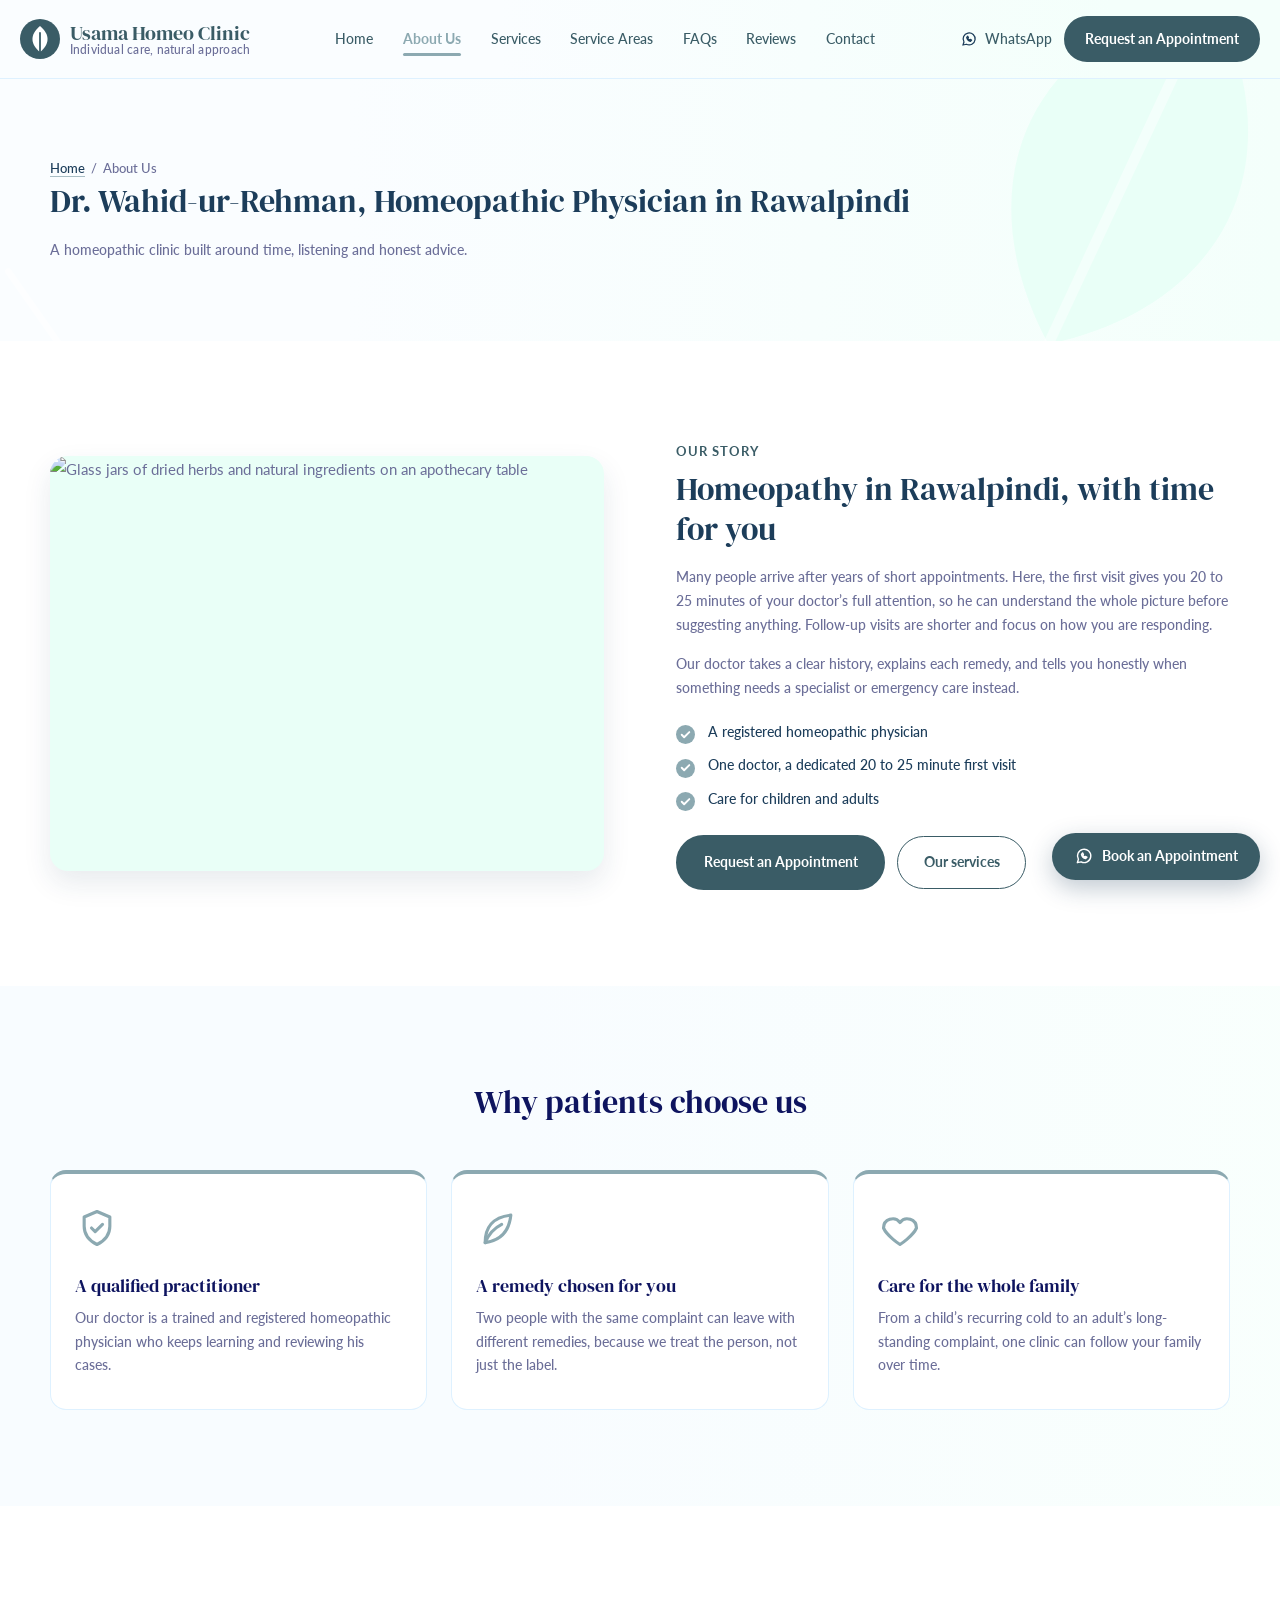
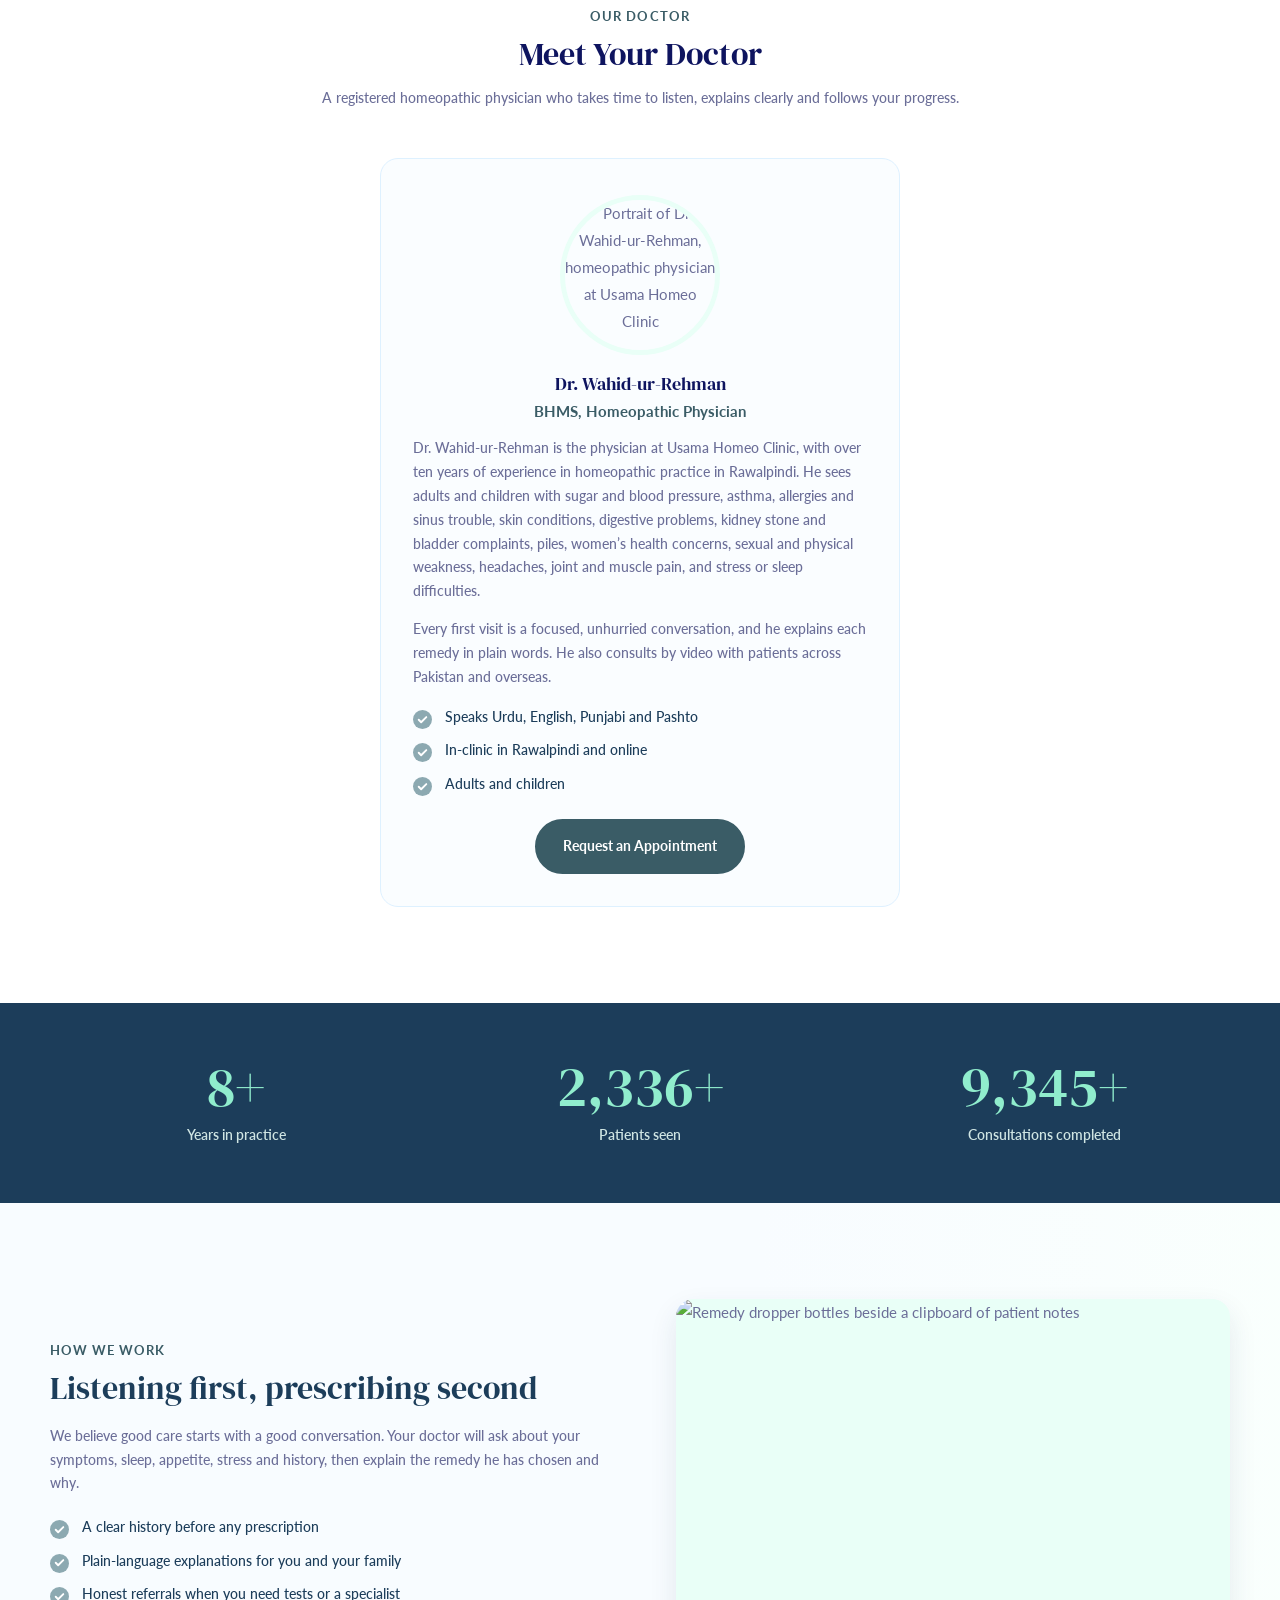
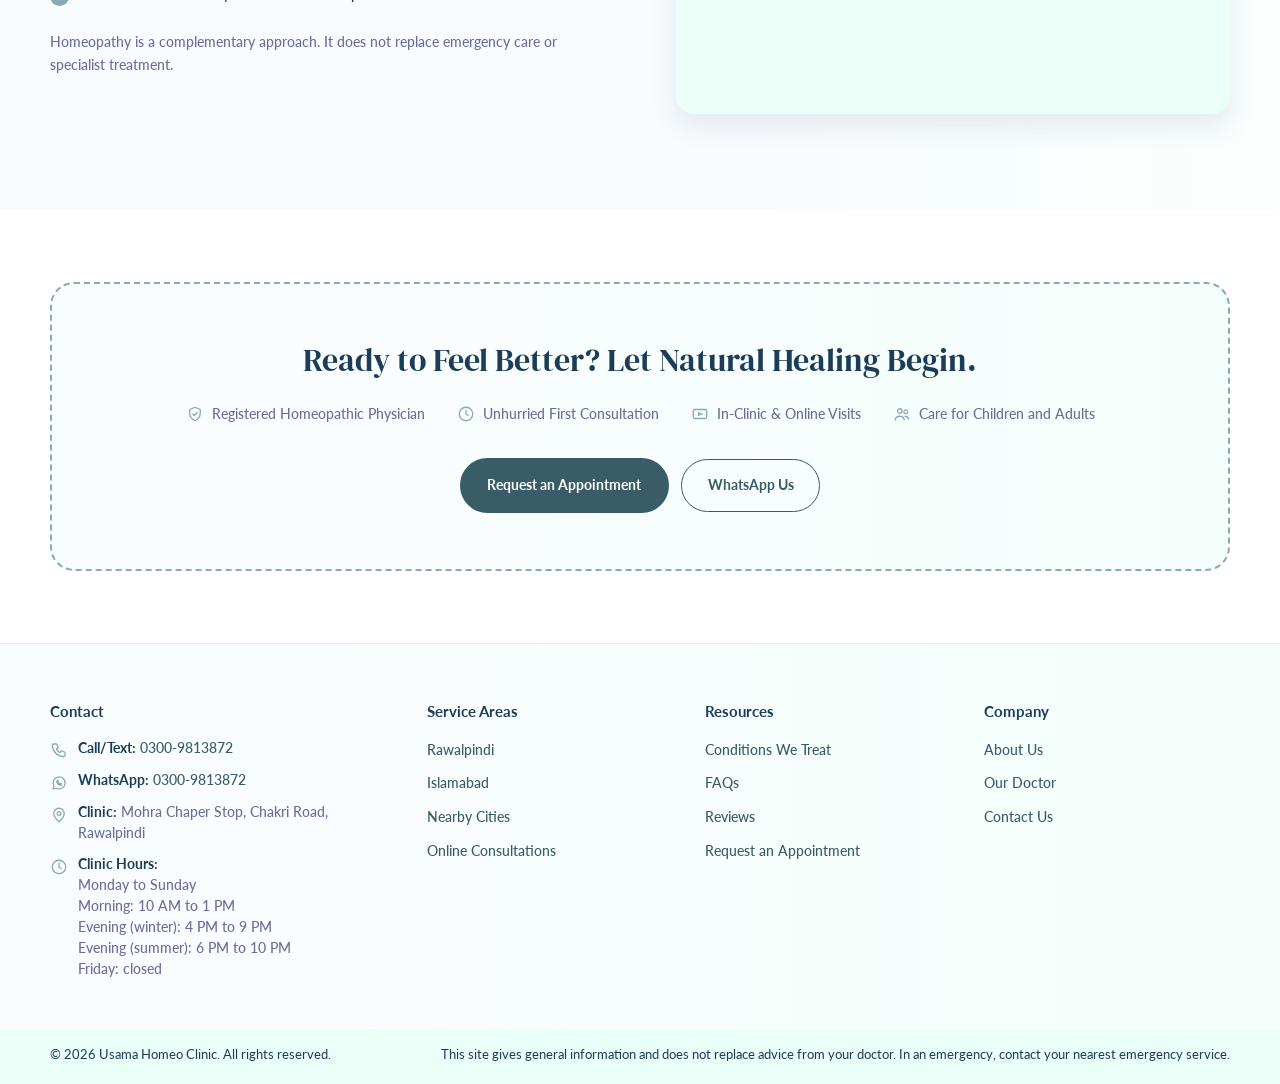
==== commit 153e1d32: "About page audit: add clinic name to title and meta, fix pronoun in How we work Co-Authored-By: Clau" ====
--- a/about.html
+++ b/about.html
@@ -3,14 +3,14 @@
 <head>
 <meta charset="utf-8">
 <meta name="viewport" content="width=device-width, initial-scale=1">
-<title>Dr. Wahid-ur-Rehman, BHMS | Homeopath in Rawalpindi</title>
-<meta name="description" content="Meet Dr. Wahid-ur-Rehman, BHMS, a homeopathic physician with 10+ years of practice in Rawalpindi. Clinic and online consultations for adults and children.">
+<title>Dr. Wahid-ur-Rehman, BHMS | Usama Homeo Clinic Rawalpindi</title>
+<meta name="description" content="Meet Dr. Wahid-ur-Rehman, BHMS, homeopathic physician at Usama Homeo Clinic, Rawalpindi, with 10+ years of practice. Clinic and online consultations.">
 <link rel="canonical" href="https://usama-homeoclinic.pages.dev/about">
 <meta property="og:url" content="https://usama-homeoclinic.pages.dev/about">
 <meta property="og:site_name" content="Usama Homeo Clinic">
 <meta property="og:type" content="website">
-<meta property="og:title" content="Dr. Wahid-ur-Rehman, BHMS | Homeopath in Rawalpindi">
-<meta property="og:description" content="Meet Dr. Wahid-ur-Rehman, BHMS, a homeopathic physician with 10+ years of practice in Rawalpindi. Clinic and online consultations for adults and children.">
+<meta property="og:title" content="Dr. Wahid-ur-Rehman, BHMS | Usama Homeo Clinic Rawalpindi">
+<meta property="og:description" content="Meet Dr. Wahid-ur-Rehman, BHMS, homeopathic physician at Usama Homeo Clinic, Rawalpindi, with 10+ years of practice. Clinic and online consultations.">
 <meta property="og:image" content="https://usama-homeoclinic.pages.dev/assets/images/og-about.jpg">
 <meta property="og:image:width" content="1200">
 <meta property="og:image:height" content="630">
@@ -146,7 +146,7 @@
       <div>
         <span class="eyebrow">How we work</span>
         <h2>Listening first, prescribing second</h2>
-        <p style="margin-top:1rem">We believe good care starts with a good conversation. Your doctor will ask about your symptoms, sleep, appetite, stress and history, then explain the remedy they have chosen and why.</p>
+        <p style="margin-top:1rem">We believe good care starts with a good conversation. Your doctor will ask about your symptoms, sleep, appetite, stress and history, then explain the remedy he has chosen and why.</p>
         <ul class="ticks">
           <li>A clear history before any prescription</li>
           <li>Plain-language explanations for you and your family</li>
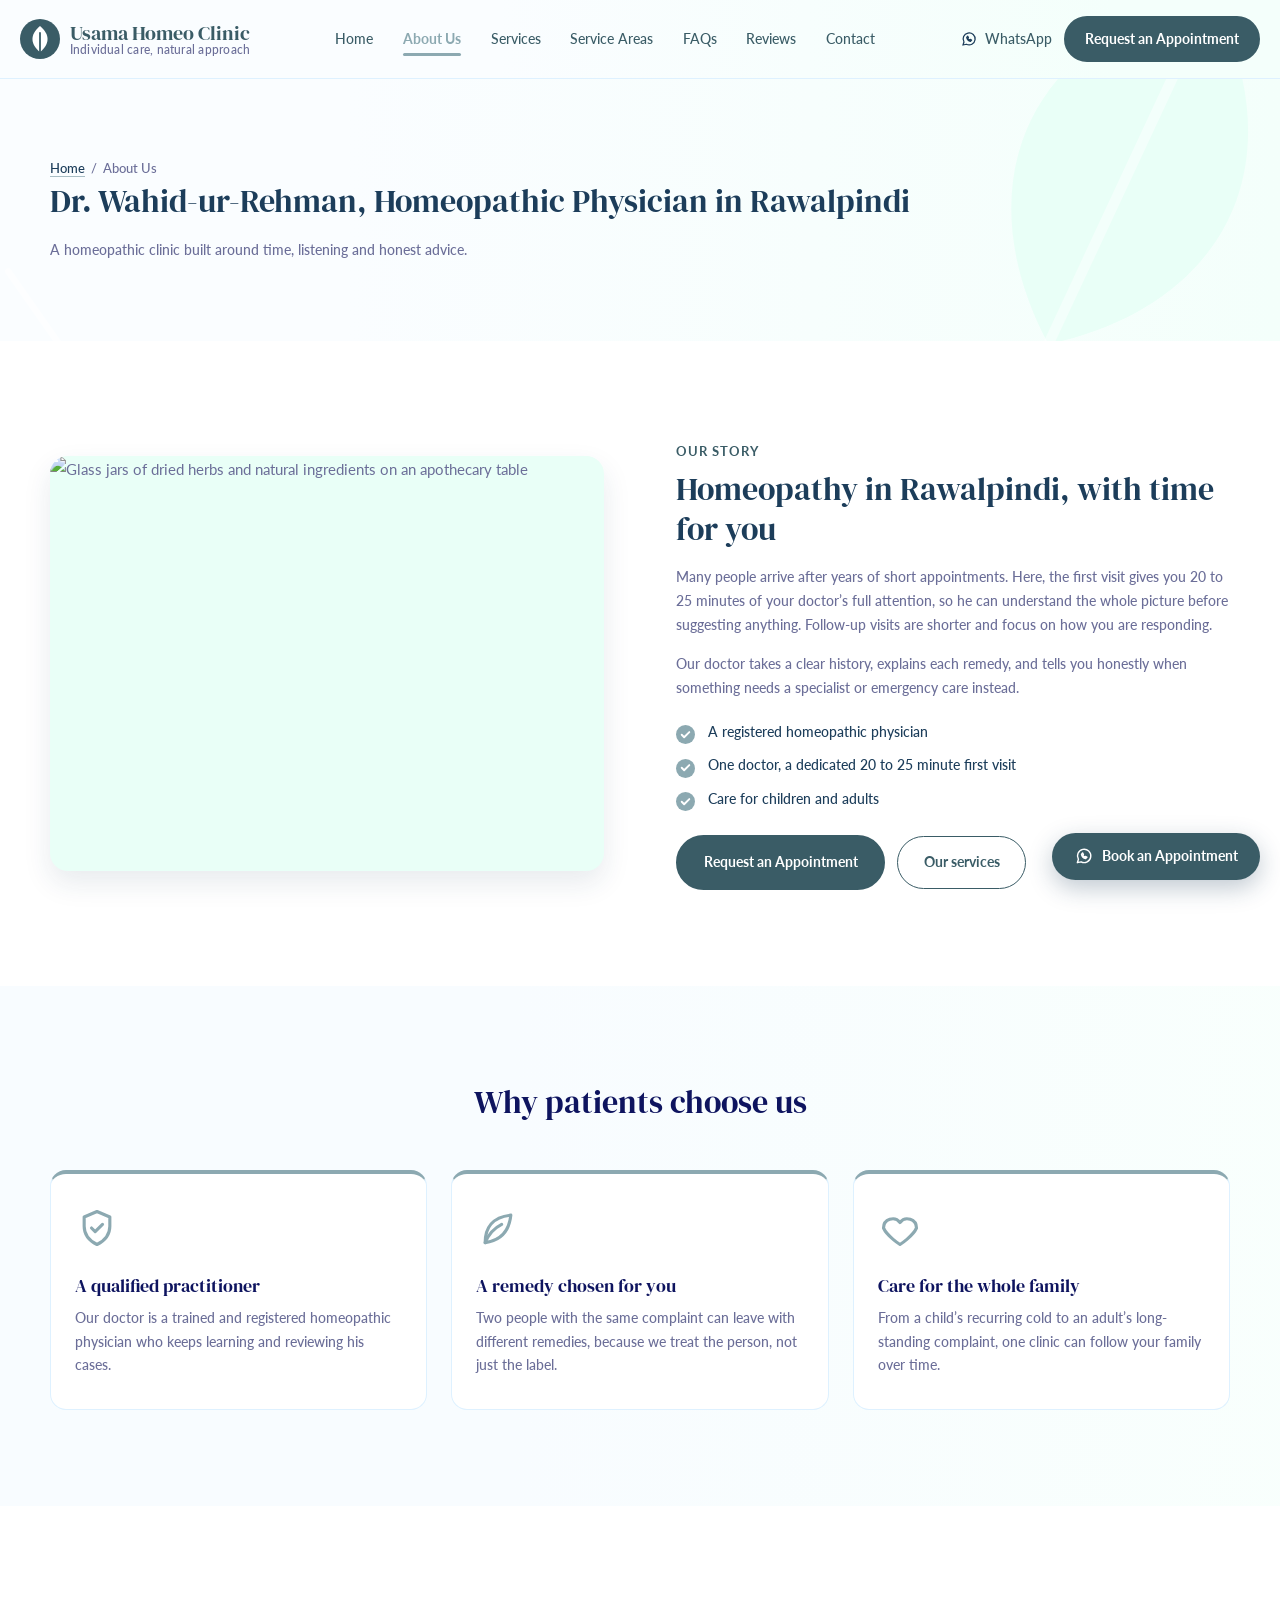
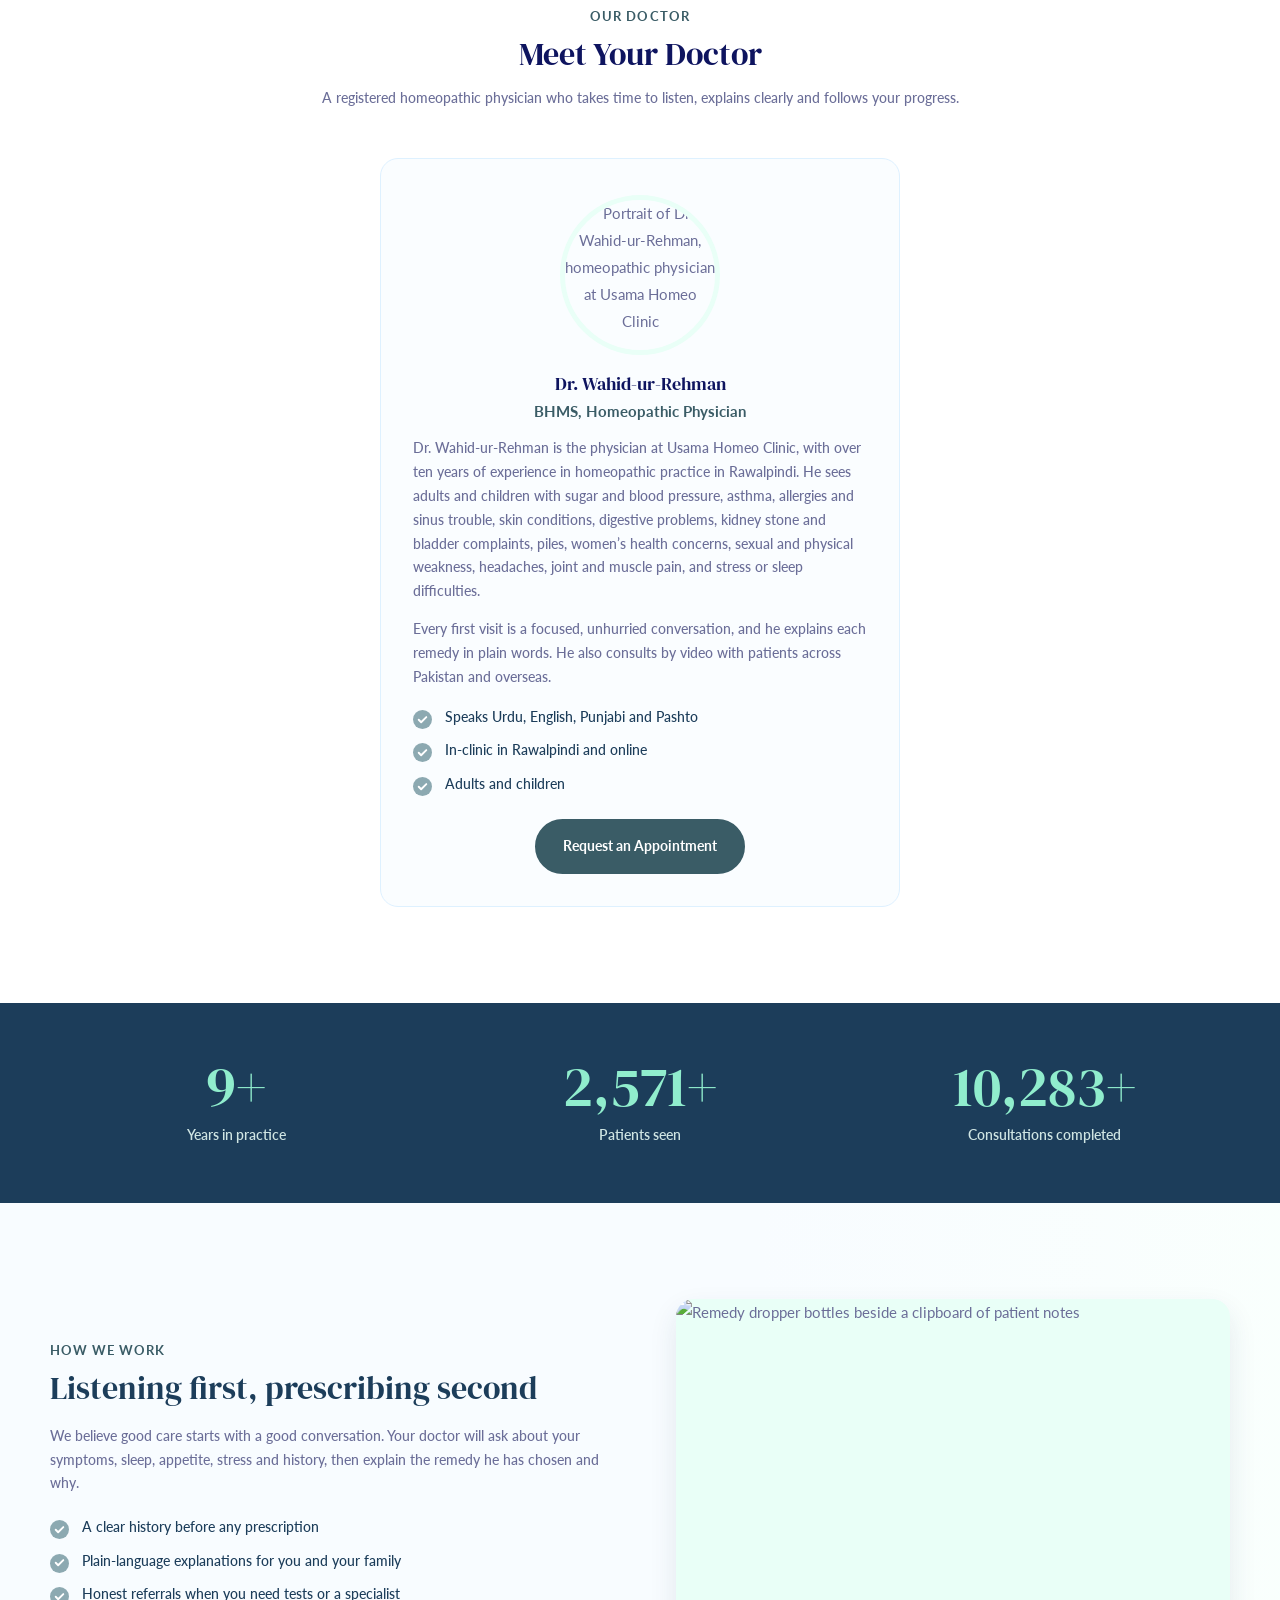
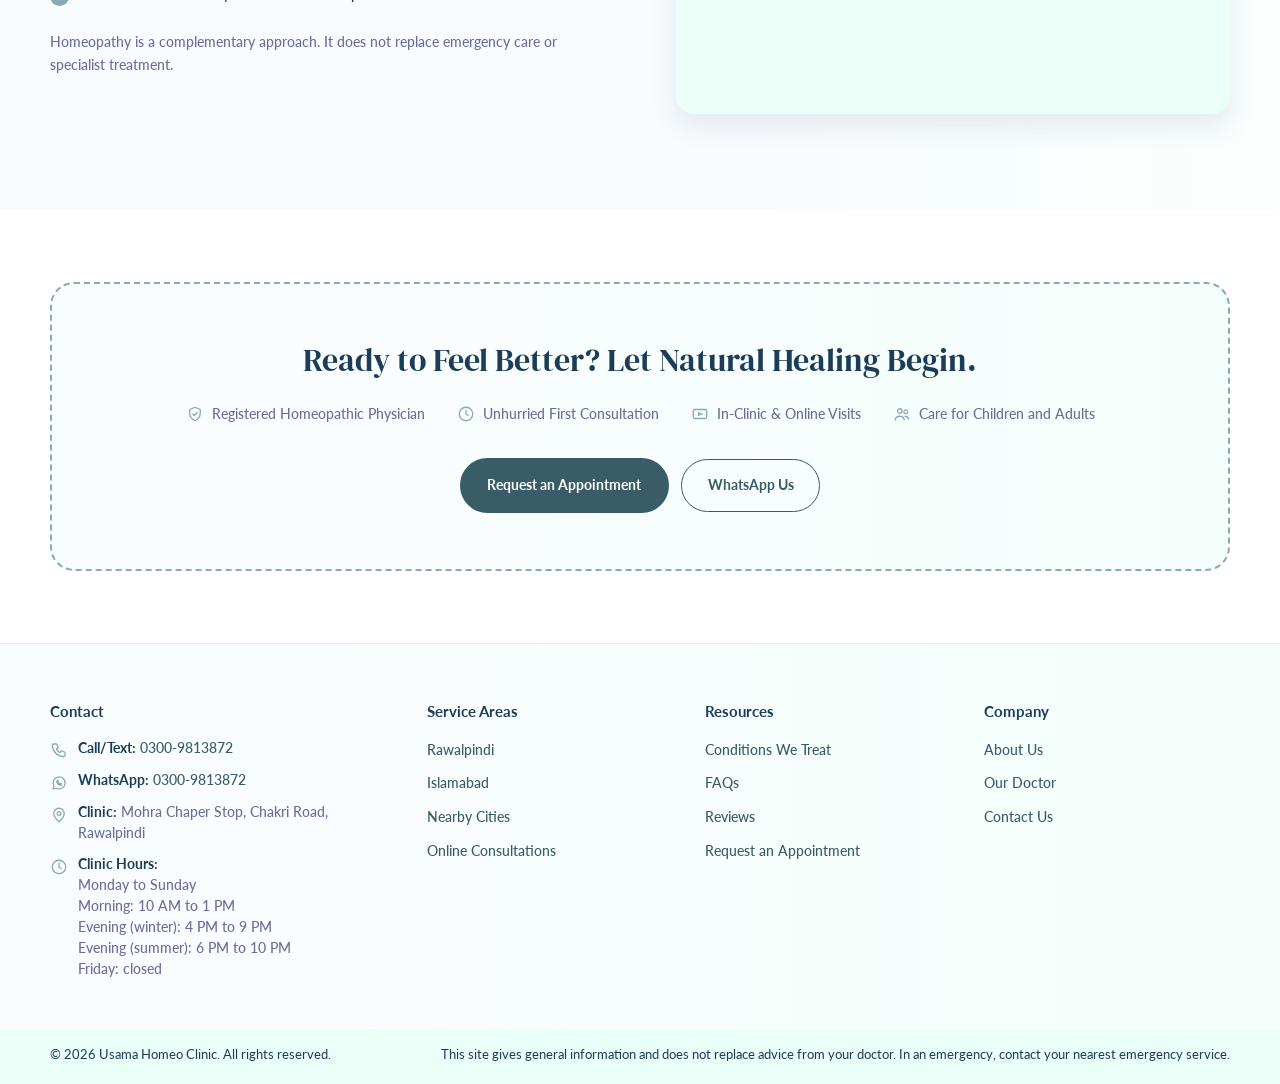
==== commit 02793b1e: "Add languages spoken (Urdu, English, Punjabi, Pashto) to booking popup, request page, service areas " ====
--- a/about.html
+++ b/about.html
@@ -234,7 +234,7 @@
     <div class="bk-step bk-detail">
       <picture><source srcset="assets/images/doctor-wahid.avif" type="image/avif"><img class="bk-photo" src="assets/images/doctor-wahid.jpg" alt="Dr. Wahid-ur-Rehman" width="84" height="84" loading="lazy"></picture>
       <h3>Dr. Wahid-ur-Rehman, BHMS</h3>
-      <p class="bk-desc">Book an <strong>online video consultation</strong> from anywhere in Pakistan or overseas, or a <strong>clinic appointment</strong> at our Rawalpindi clinic. The first visit takes about 20 to 25 minutes.<br><strong>Clinic Hours:</strong><br>Monday to Sunday<br>Morning: 10 AM to 1 PM<br>Evening (winter): 4 PM to 9 PM<br>Evening (summer): 6 PM to 10 PM<br>Friday: Closed<br><strong>Consultation fee: Rs. 1,000.</strong></p>
+      <p class="bk-desc">Book an <strong>online video consultation</strong> from anywhere in Pakistan or overseas, or a <strong>clinic appointment</strong> at our Rawalpindi clinic. The first visit takes about 20 to 25 minutes. Consultations in Urdu, English, Punjabi and Pashto.<br><strong>Clinic Hours:</strong><br>Monday to Sunday<br>Morning: 10 AM to 1 PM<br>Evening (winter): 4 PM to 9 PM<br>Evening (summer): 6 PM to 10 PM<br>Friday: Closed<br><strong>Consultation fee: Rs. 1,000.</strong></p>
       <button class="bk-wa" id="bk-wa" type="button"><svg viewBox="0 0 24 24" fill="none" stroke="currentColor" stroke-width="1.7" stroke-linecap="round" stroke-linejoin="round" aria-hidden="true"><path d="M4 20l1.3-4A8 8 0 1 1 8.5 19L4 20z"/><path d="M9 10c.5 2.5 2.5 4.5 5 5l1.5-1.5-2-1-1 .8c-.8-.4-1.6-1.2-2-2l.8-1-1-2z"/></svg><span>Book Now on WhatsApp</span></button>
     </div>
   </div>
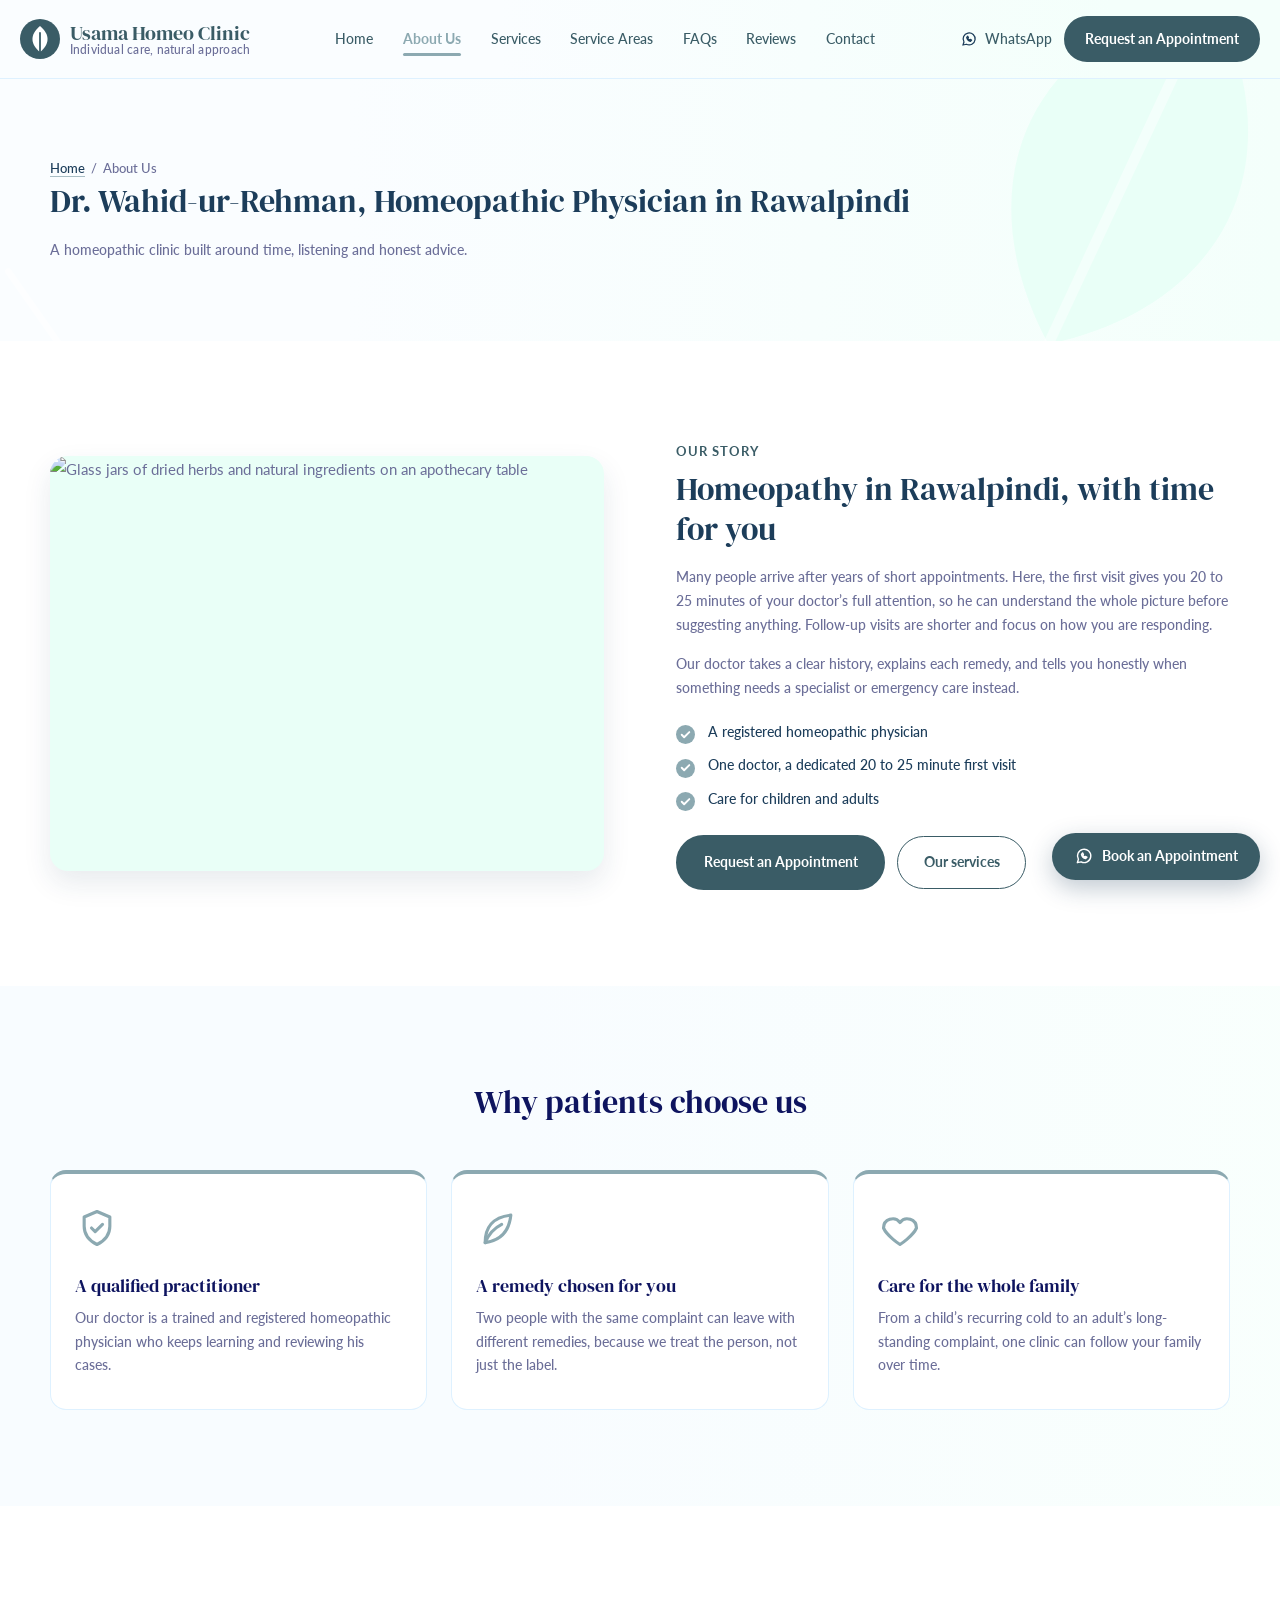
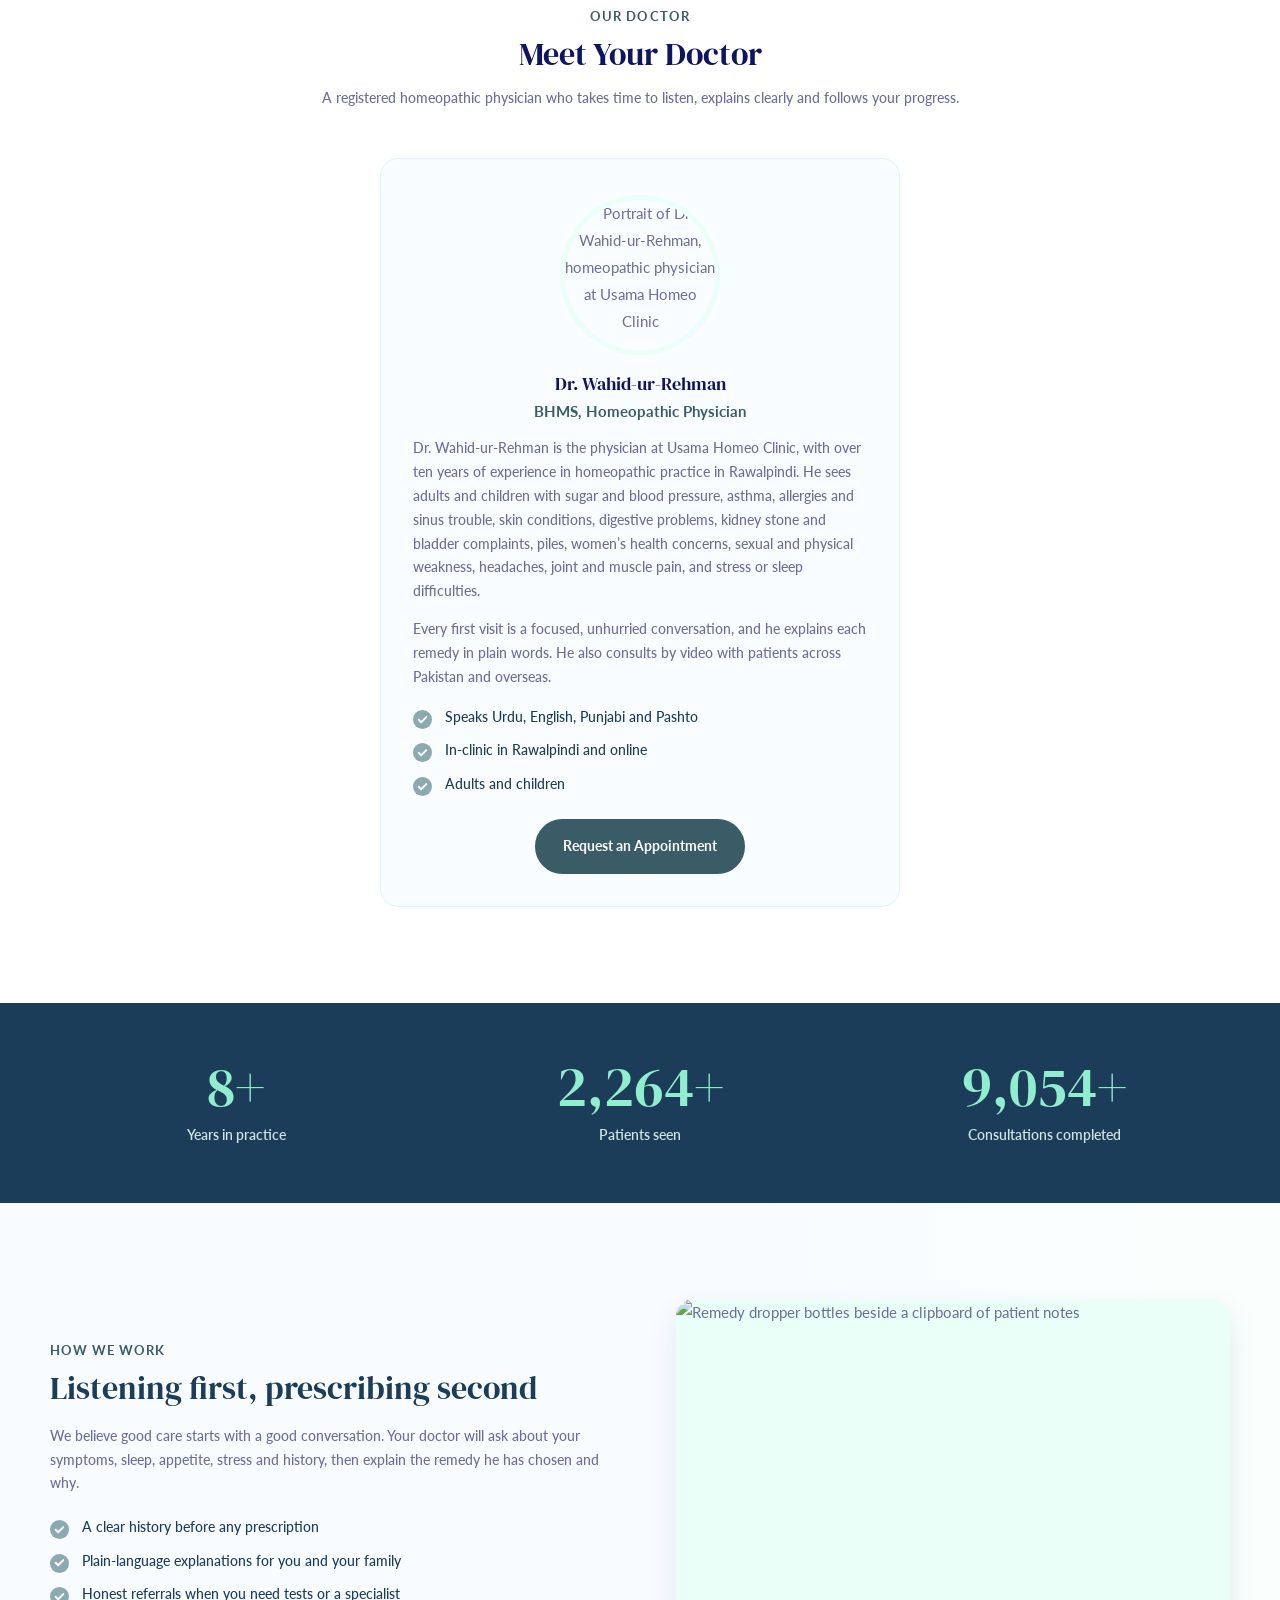
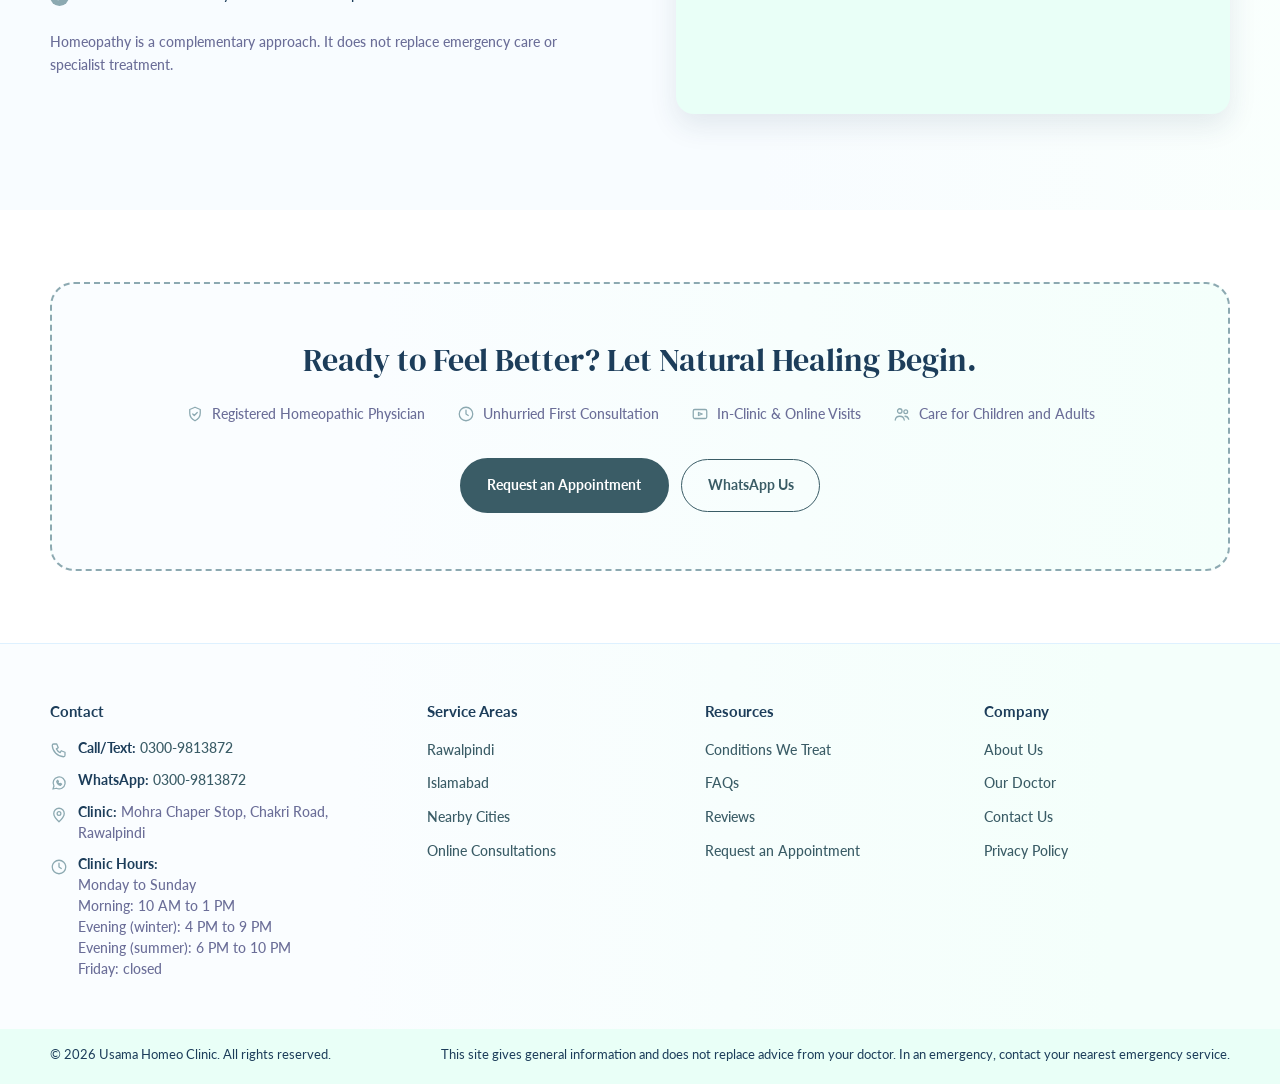
==== commit a0d38e7e: "Add privacy policy page and links; Request appointment title, meta and copy fixes Co-Authored-By: Cl" ====
--- a/about.html
+++ b/about.html
@@ -209,6 +209,7 @@
           <li><a href="/about">About Us</a></li>
           <li><a href="/about#doctors">Our Doctor</a></li>
           <li><a href="/contact">Contact Us</a></li>
+          <li><a href="/privacy">Privacy Policy</a></li>
         </ul>
       </div>
     </div>
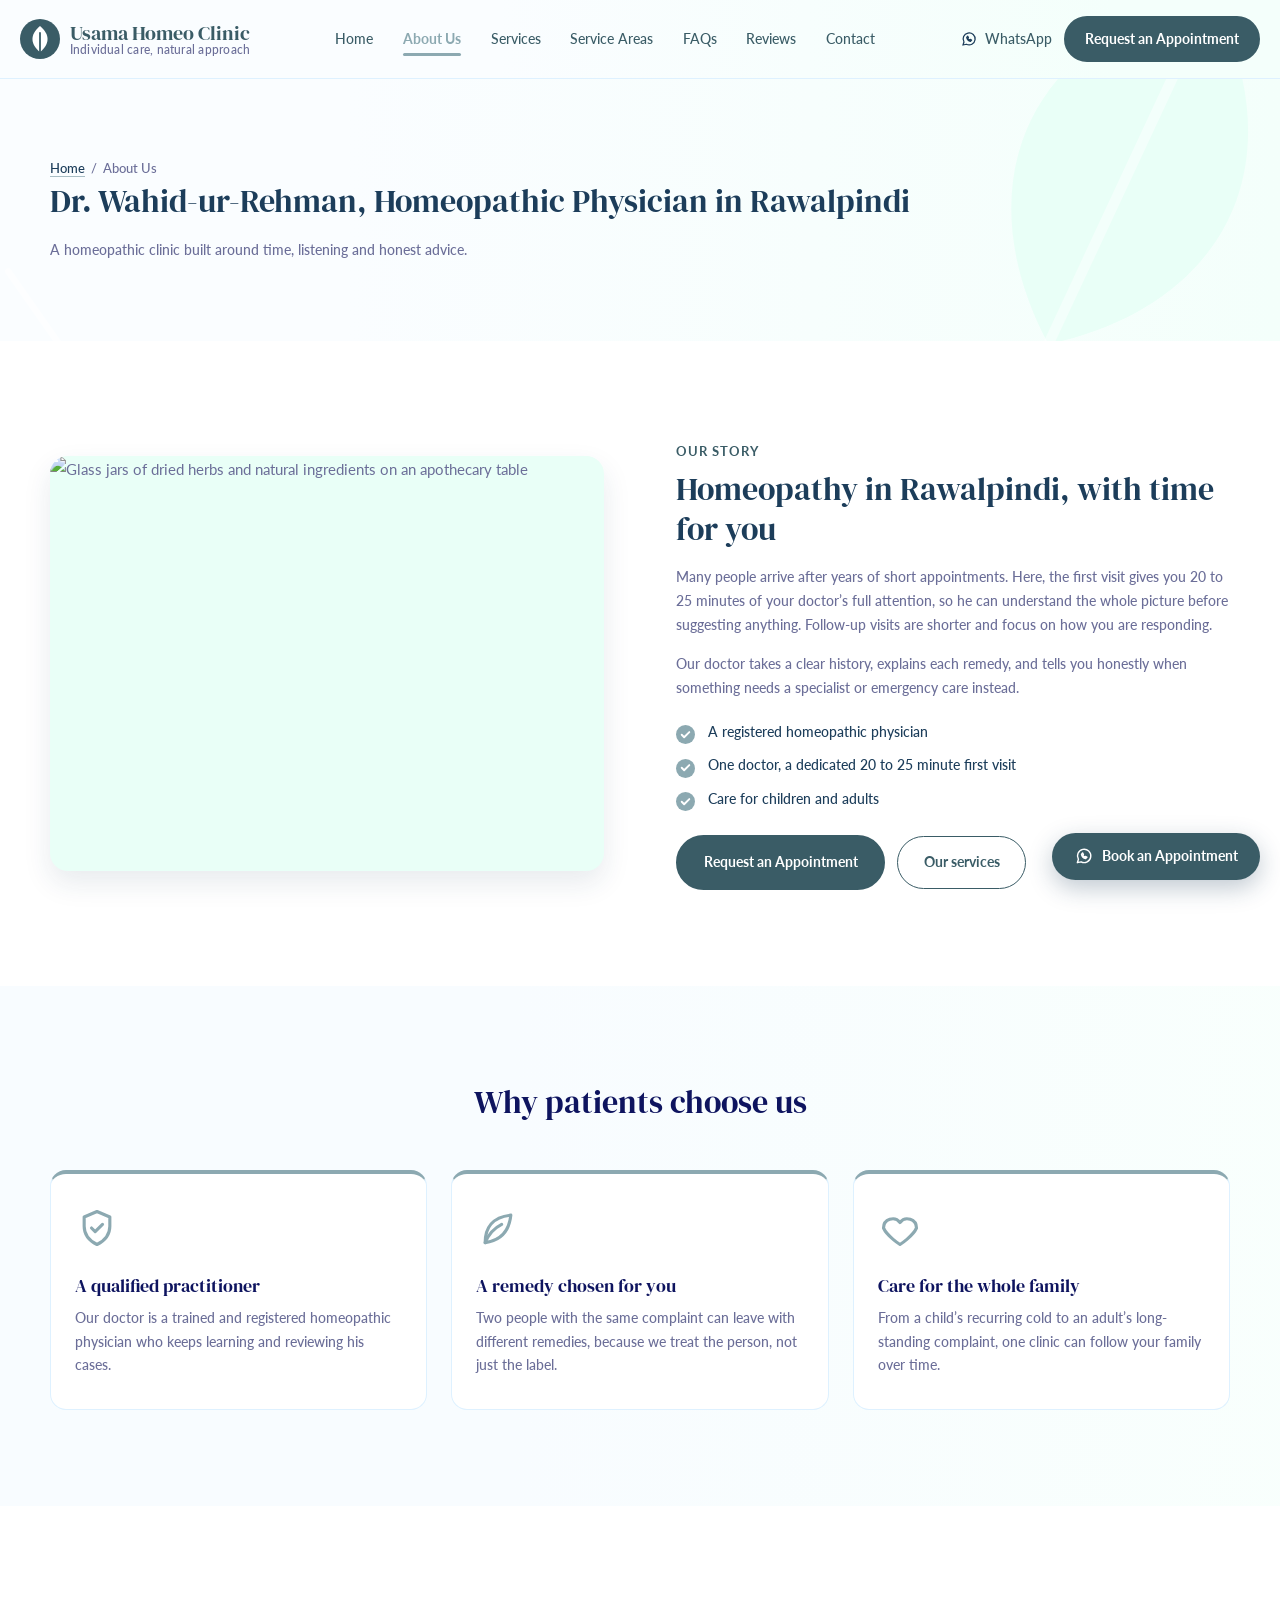
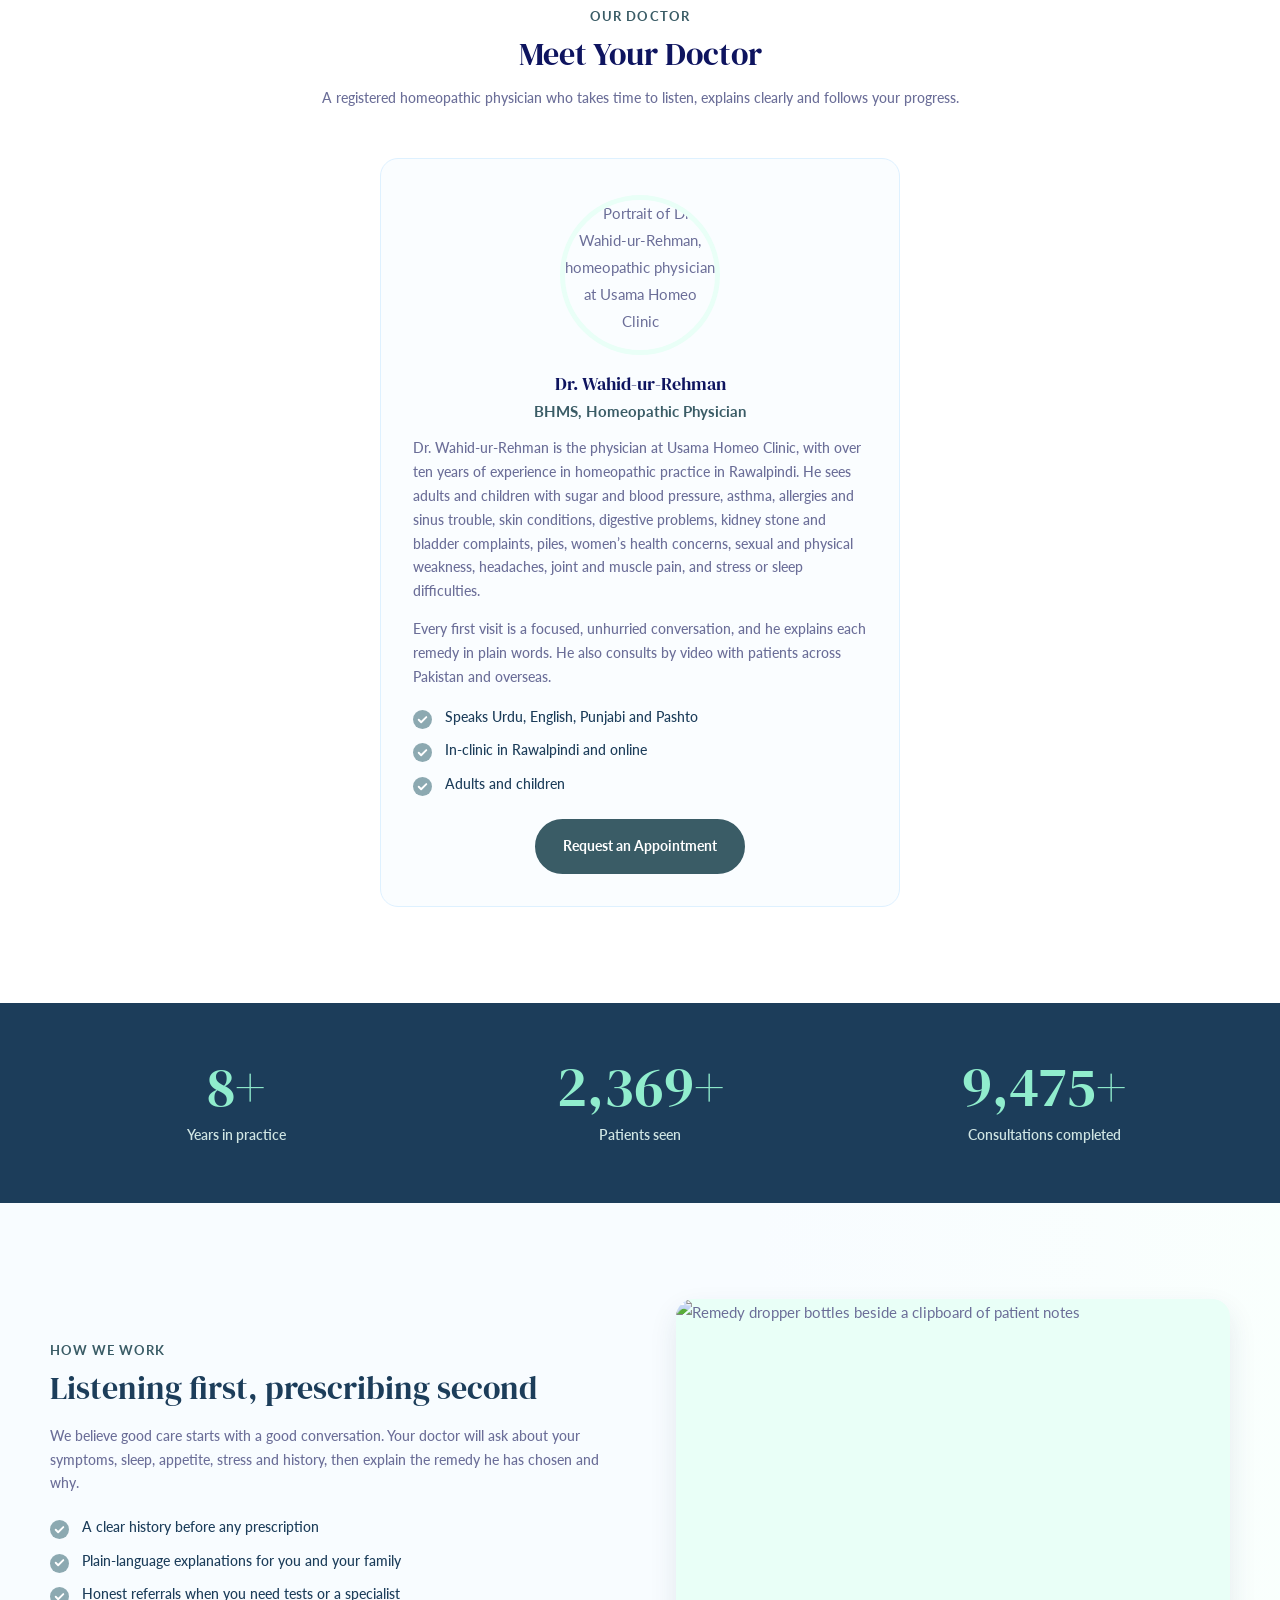
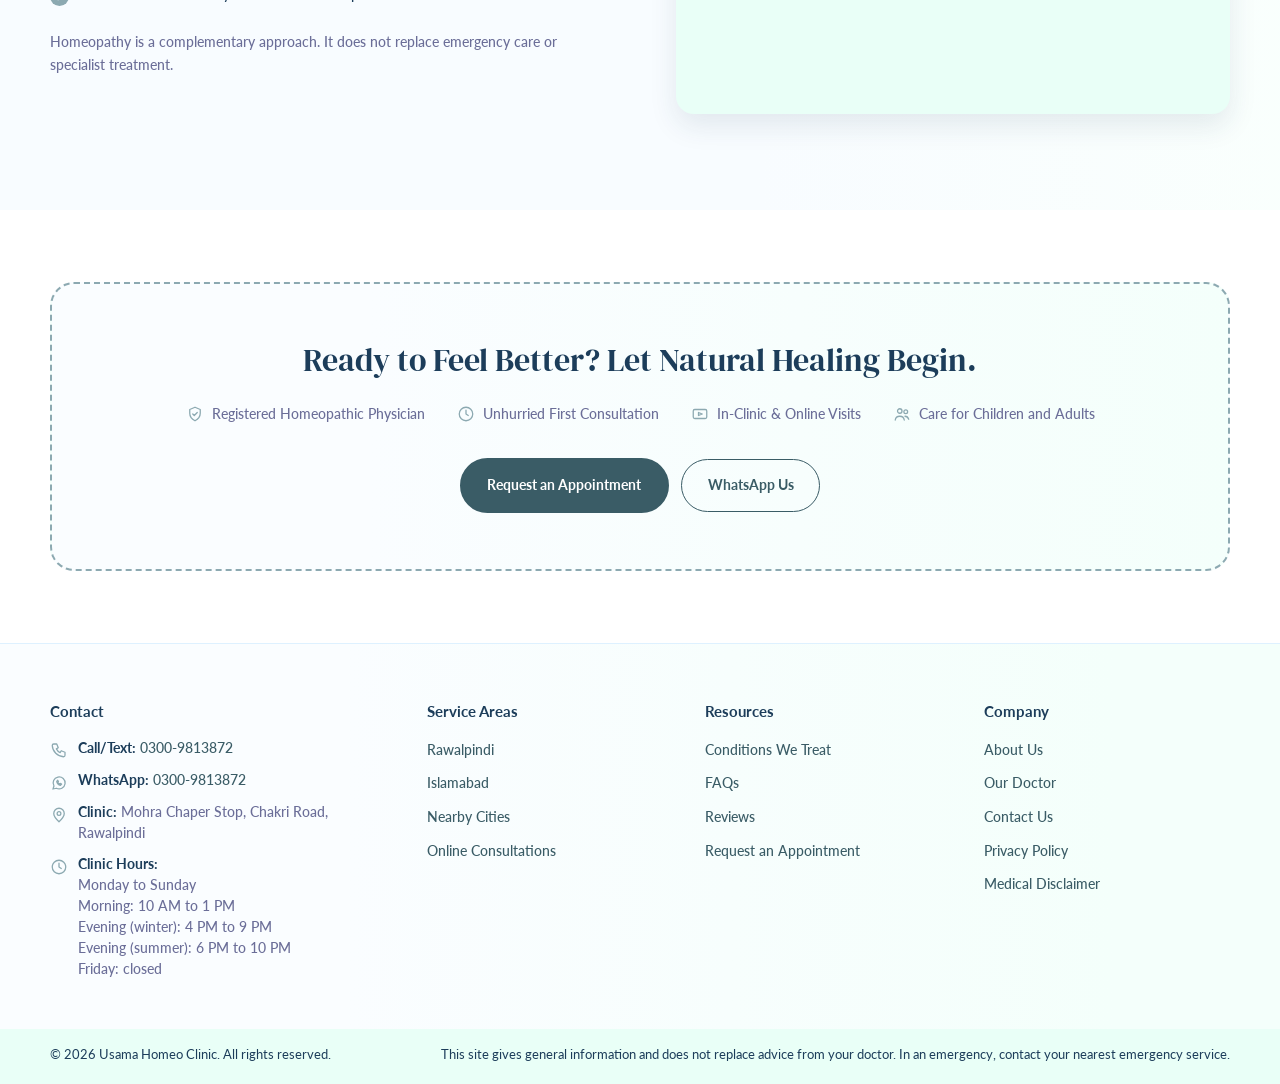
==== commit 53c85a33: "Add Medical Disclaimer page; link in footers and appointment form; separate last-updated line Co-Aut" ====
--- a/about.html
+++ b/about.html
@@ -210,6 +210,7 @@
           <li><a href="/about#doctors">Our Doctor</a></li>
           <li><a href="/contact">Contact Us</a></li>
           <li><a href="/privacy">Privacy Policy</a></li>
+          <li><a href="/medical-disclaimer">Medical Disclaimer</a></li>
         </ul>
       </div>
     </div>
--- a/assets/css/style.css
+++ b/assets/css/style.css
@@ -1072,3 +1072,12 @@
 p.crumbs, p.crumbs a { line-height: 1.5 !important; }
 .area h3 a, .area h3 a:visited { font-size: inherit !important; }
 .control .prefix { font-size: 14px !important; }
+
+/* Reviewer byline (hero) */
+.page-hero p.byline { margin-top: 0.9rem; font-size: 0.92rem; line-height: 1.6; }
+.byline a { color: inherit; text-decoration: underline; text-underline-offset: 3px; transition: color 0.2s ease, text-decoration-color 0.2s ease; }
+.byline a:hover, .byline a:focus-visible { color: var(--teal-dark); text-decoration-thickness: 2px; }
+
+/* Home condition cards: keep the descriptive link on one line */
+main .card .more.more--one { font-size: 13px !important; }
+@media (min-width: 1024px) { main .card .more.more--one { white-space: nowrap; } }
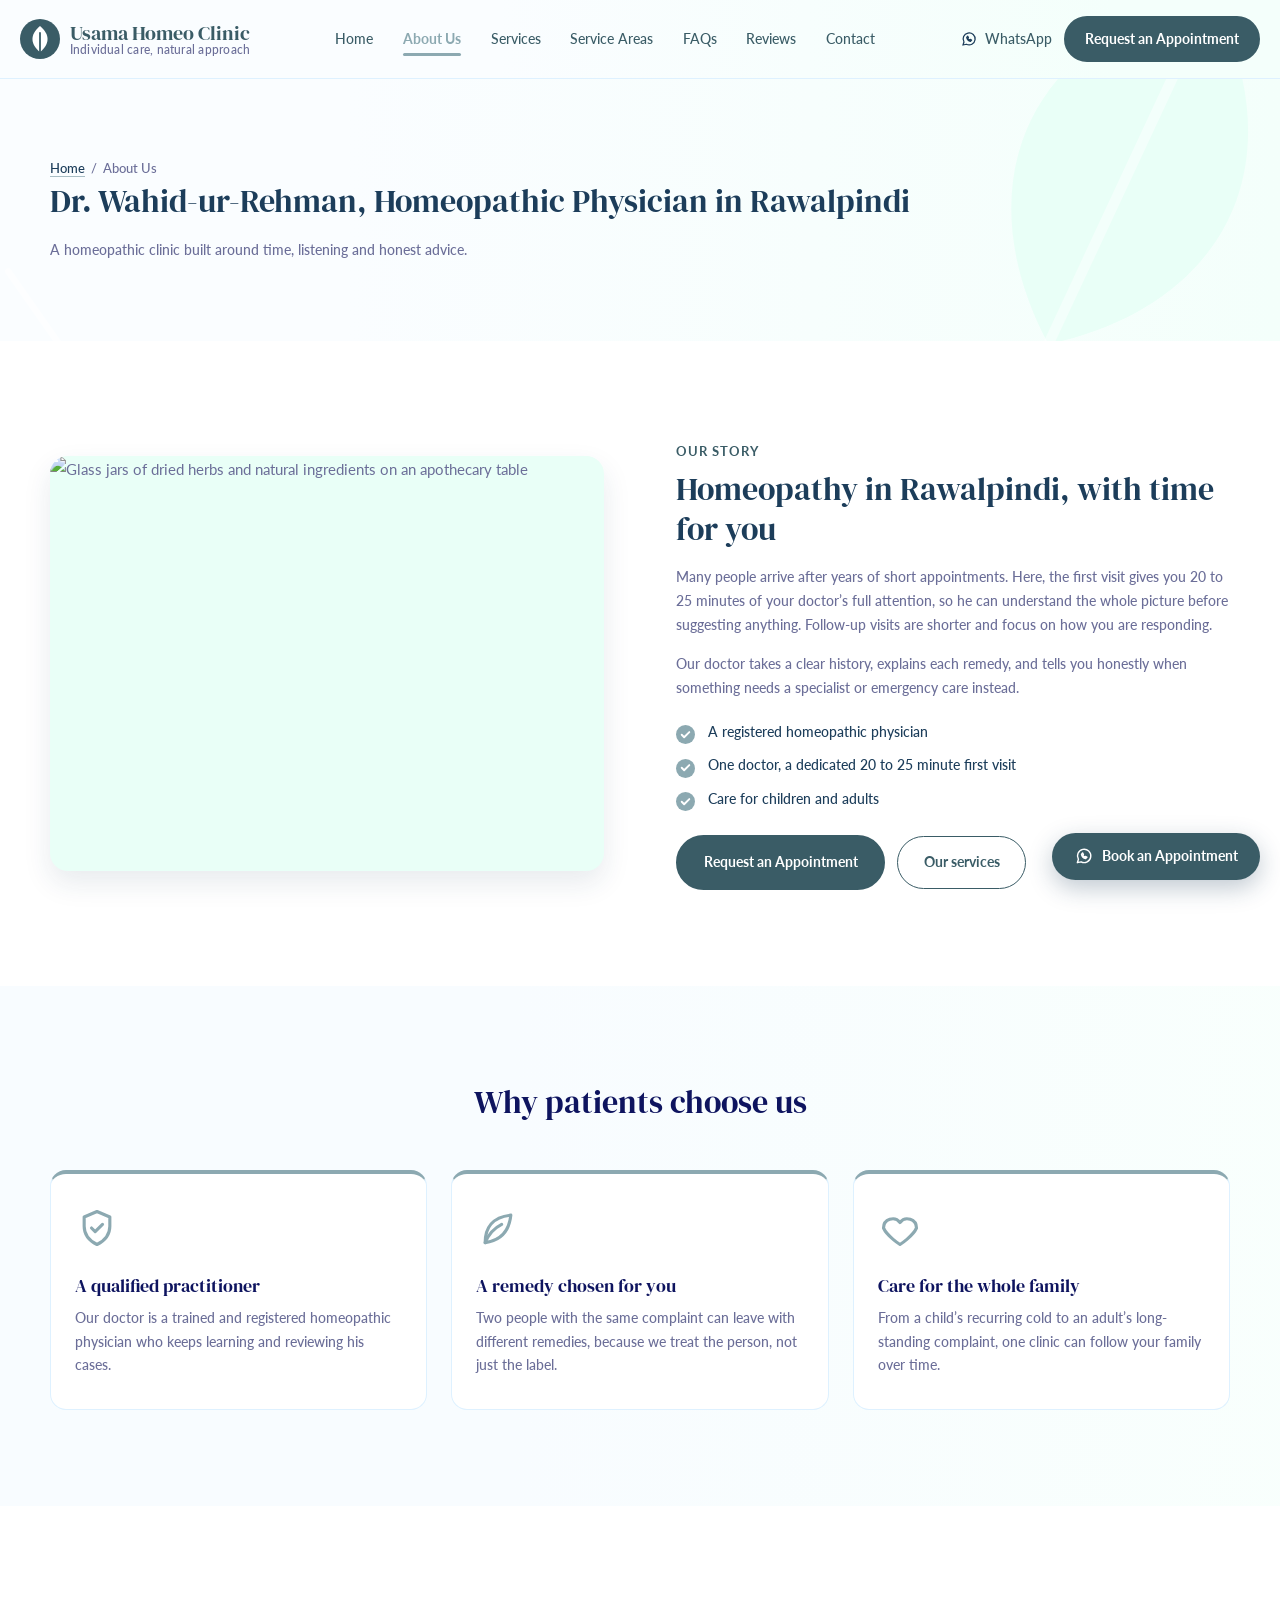
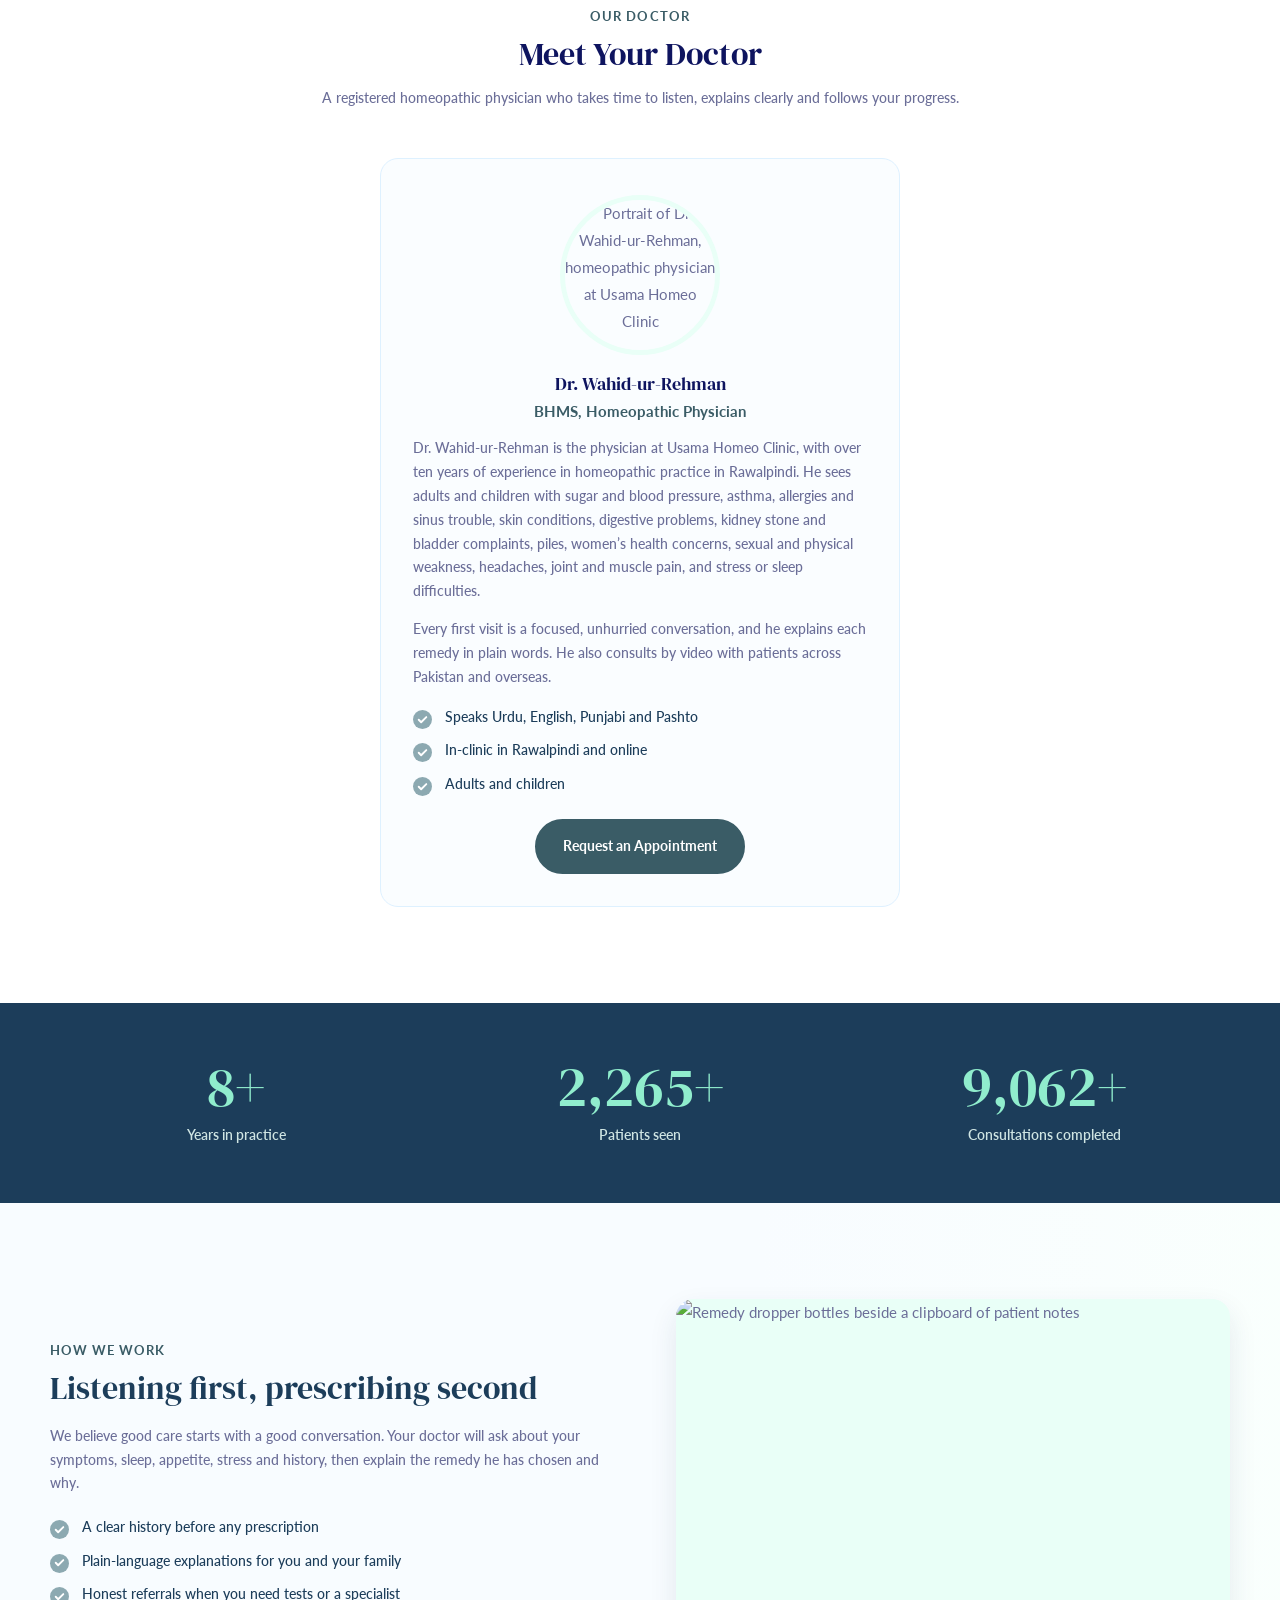
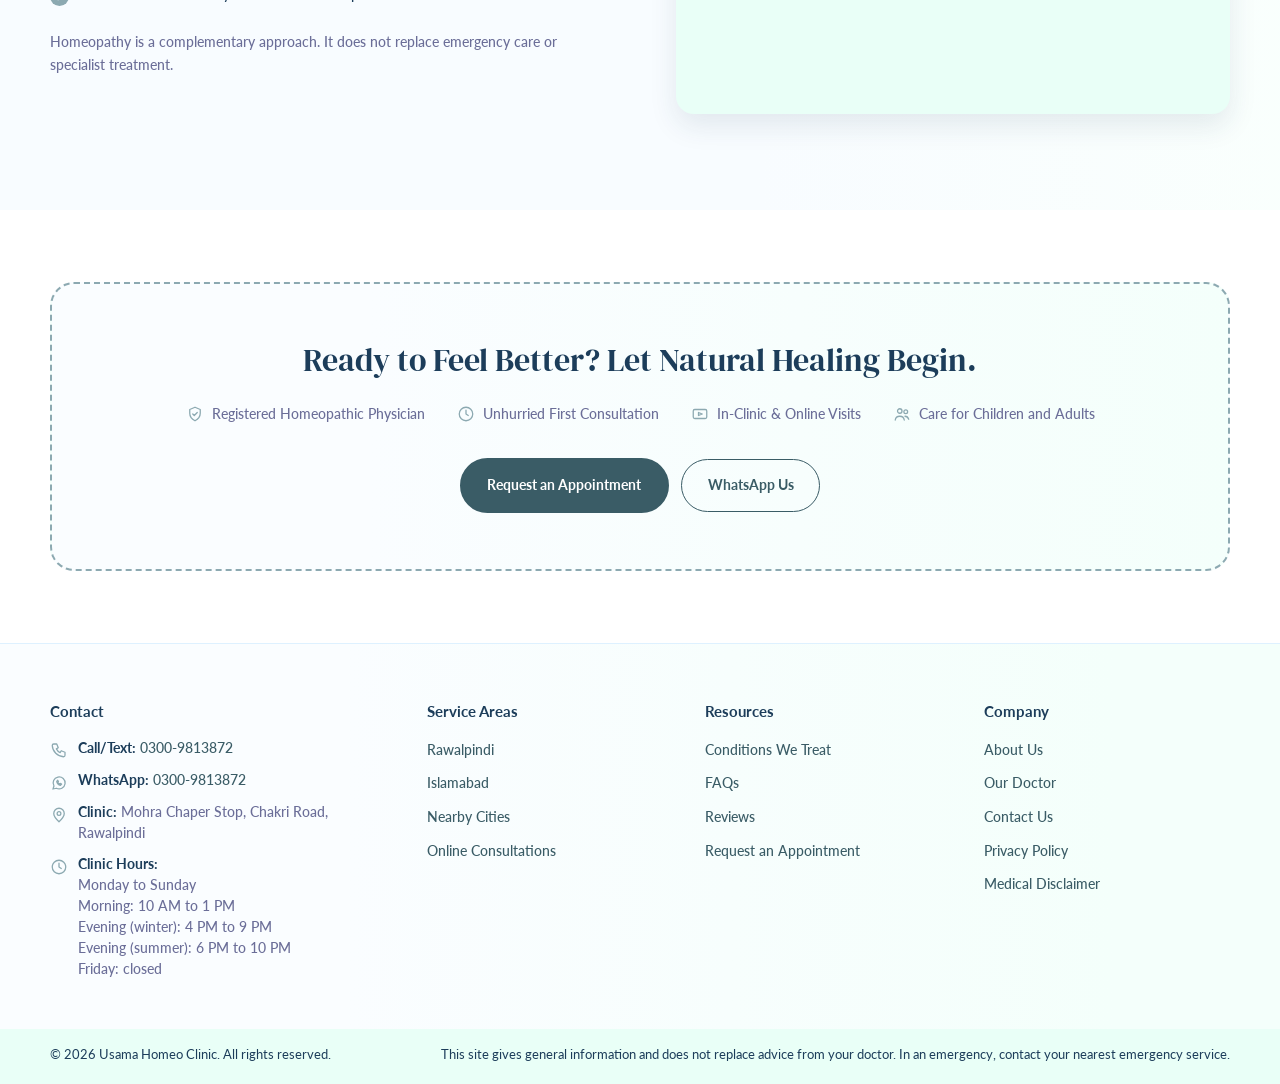
==== commit 9f837e0e: "Structured data: add BreadcrumbList to inner pages; link doctor Person to clinic entity Co-Authored-" ====
--- a/about.html
+++ b/about.html
@@ -23,7 +23,8 @@
 <link rel="preconnect" href="https://fonts.gstatic.com" crossorigin>
 <link href="https://fonts.googleapis.com/css2?family=DM+Serif+Display&family=Lato:wght@400;700;900&display=swap" rel="stylesheet">
 <link rel="stylesheet" href="assets/css/style.css">
-<script type="application/ld+json">{"@context":"https://schema.org","@type":["Physician","Person"],"name":"Dr. Wahid-ur-Rehman","honorificPrefix":"Dr.","knowsLanguage":["Urdu","English","Punjabi","Pashto"],"image":"https://usama-homeoclinic.pages.dev/assets/images/doctor-wahid.jpg","jobTitle":"Homeopathic Physician","description":"Homeopathic physician (BHMS) with over ten years of practice in Rawalpindi, seeing adults and children in clinic and online.","hasCredential":{"@type":"EducationalOccupationalCredential","credentialCategory":"degree","name":"BHMS"},"medicalSpecialty":"Homeopathy","worksFor":{"@type":"MedicalBusiness","name":"Usama Homeo Clinic","url":"https://usama-homeoclinic.pages.dev/"},"workLocation":{"@type":"Place","address":{"@type":"PostalAddress","streetAddress":"Mohra Chaper Stop, Chakri Road","addressLocality":"Rawalpindi","addressCountry":"PK"}},"url":"https://usama-homeoclinic.pages.dev/about"}</script>
+<script type="application/ld+json">{"@context":"https://schema.org","@type":["Physician","Person"],"@id":"https://usama-homeoclinic.pages.dev/about#doctor","name":"Dr. Wahid-ur-Rehman","honorificPrefix":"Dr.","knowsLanguage":["Urdu","English","Punjabi","Pashto"],"image":"https://usama-homeoclinic.pages.dev/assets/images/doctor-wahid.jpg","jobTitle":"Homeopathic Physician","description":"Homeopathic physician (BHMS) with over ten years of practice in Rawalpindi, seeing adults and children in clinic and online.","hasCredential":{"@type":"EducationalOccupationalCredential","credentialCategory":"degree","name":"BHMS"},"medicalSpecialty":"Homeopathy","worksFor":{"@type":"MedicalBusiness","@id":"https://usama-homeoclinic.pages.dev/#clinic","name":"Usama Homeo Clinic","url":"https://usama-homeoclinic.pages.dev/"},"workLocation":{"@type":"Place","address":{"@type":"PostalAddress","streetAddress":"Mohra Chaper Stop, Chakri Road","addressLocality":"Rawalpindi","addressCountry":"PK"}},"url":"https://usama-homeoclinic.pages.dev/about"}</script>
+<script type="application/ld+json">{"@context":"https://schema.org","@type":"BreadcrumbList","itemListElement":[{"@type":"ListItem","position":1,"name":"Home","item":"https://usama-homeoclinic.pages.dev/"},{"@type":"ListItem","position":2,"name":"About Us","item":"https://usama-homeoclinic.pages.dev/about"}]}</script>
 </head>
 <body>
 
--- a/assets/css/style.css
+++ b/assets/css/style.css
@@ -1081,3 +1081,12 @@
 /* Home condition cards: keep the descriptive link on one line */
 main .card .more.more--one { font-size: 13px !important; }
 @media (min-width: 1024px) { main .card .more.more--one { white-space: nowrap; } }
+
+/* Trust card: count and text centred now that the avatar row is gone */
+.trust-card { text-align: center; justify-items: center; }
+@media (min-width: 900px) { .trust-card { grid-template-columns: auto auto; justify-content: center; } }
+
+/* Review cards: quote mark sits above the heading (no longer overlaps it) with even spacing */
+.review-card { padding: 1.75rem 1.75rem 1.6rem; gap: 1.1rem; }
+.review-card .quote-ico { position: static; width: 32px; height: 32px; margin-bottom: -0.2rem; flex: none; }
+.review-card .quote-ico { color: #BFE3FA; }
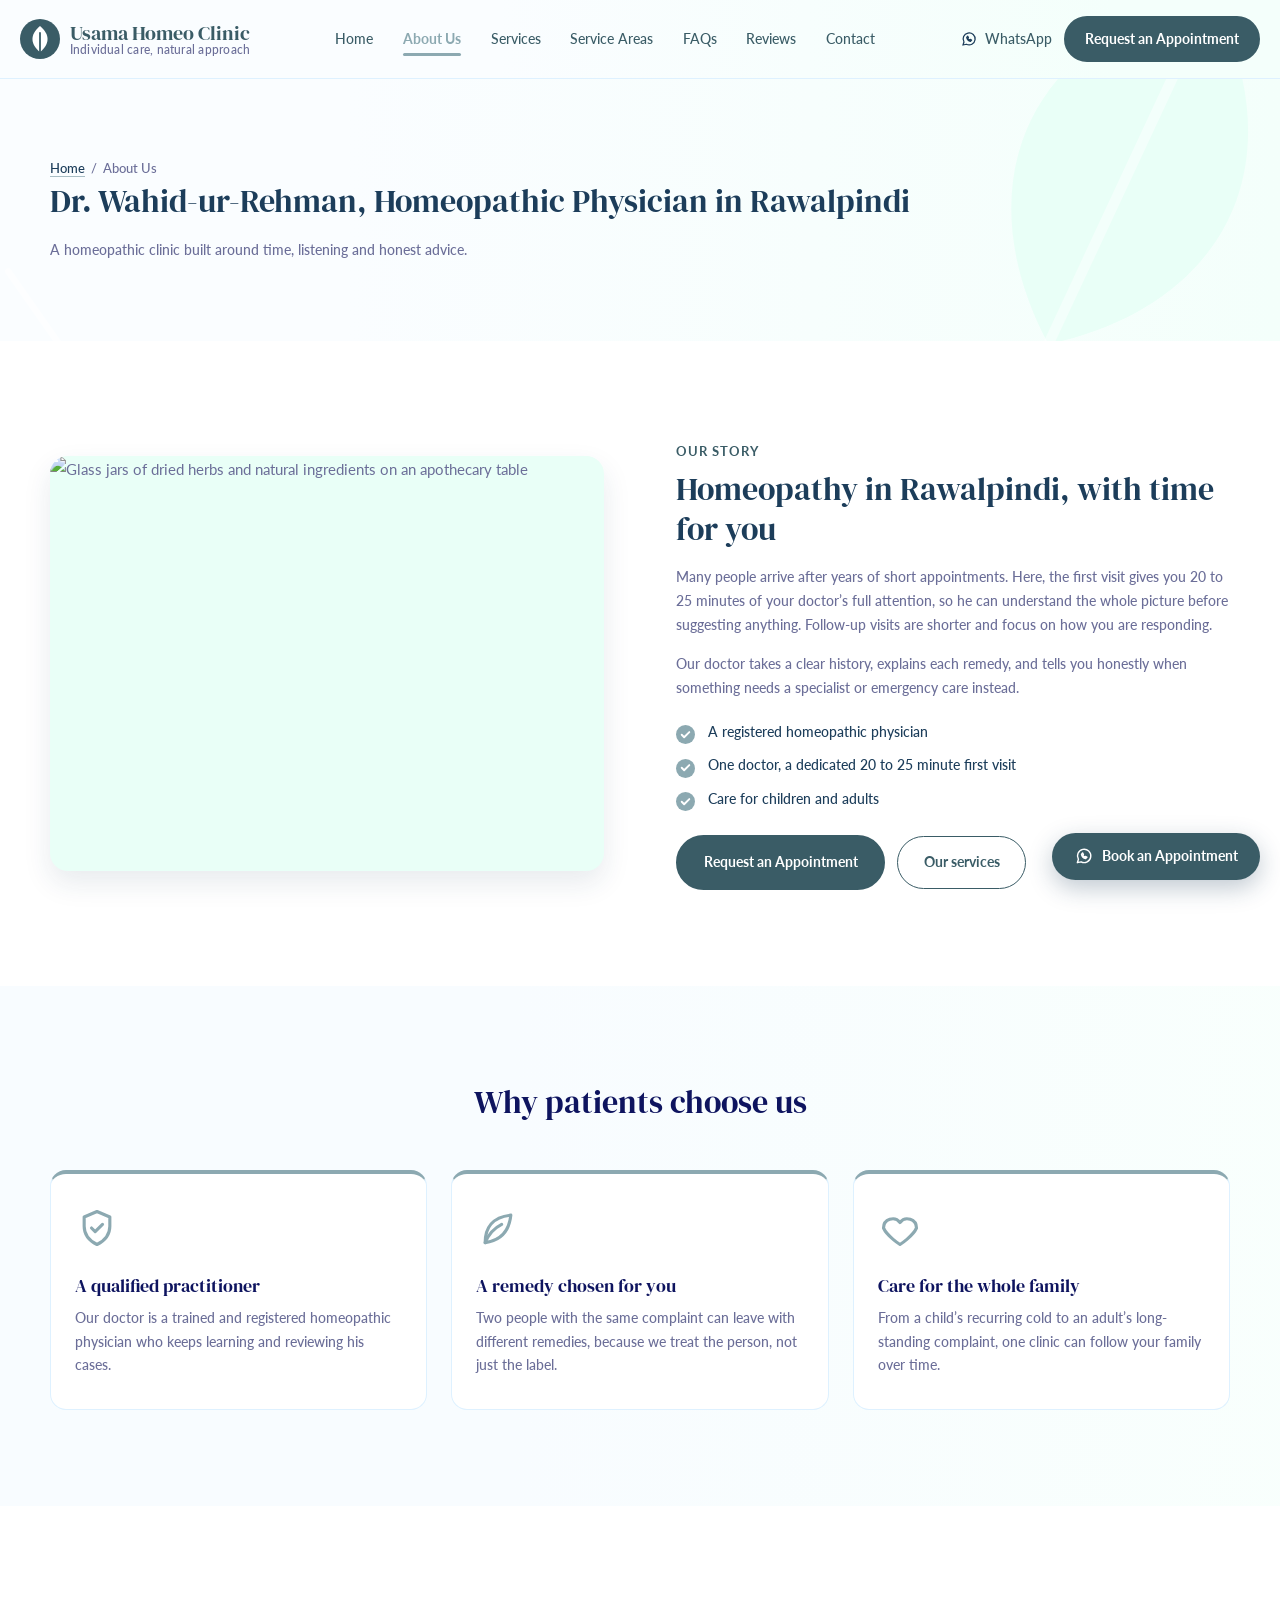
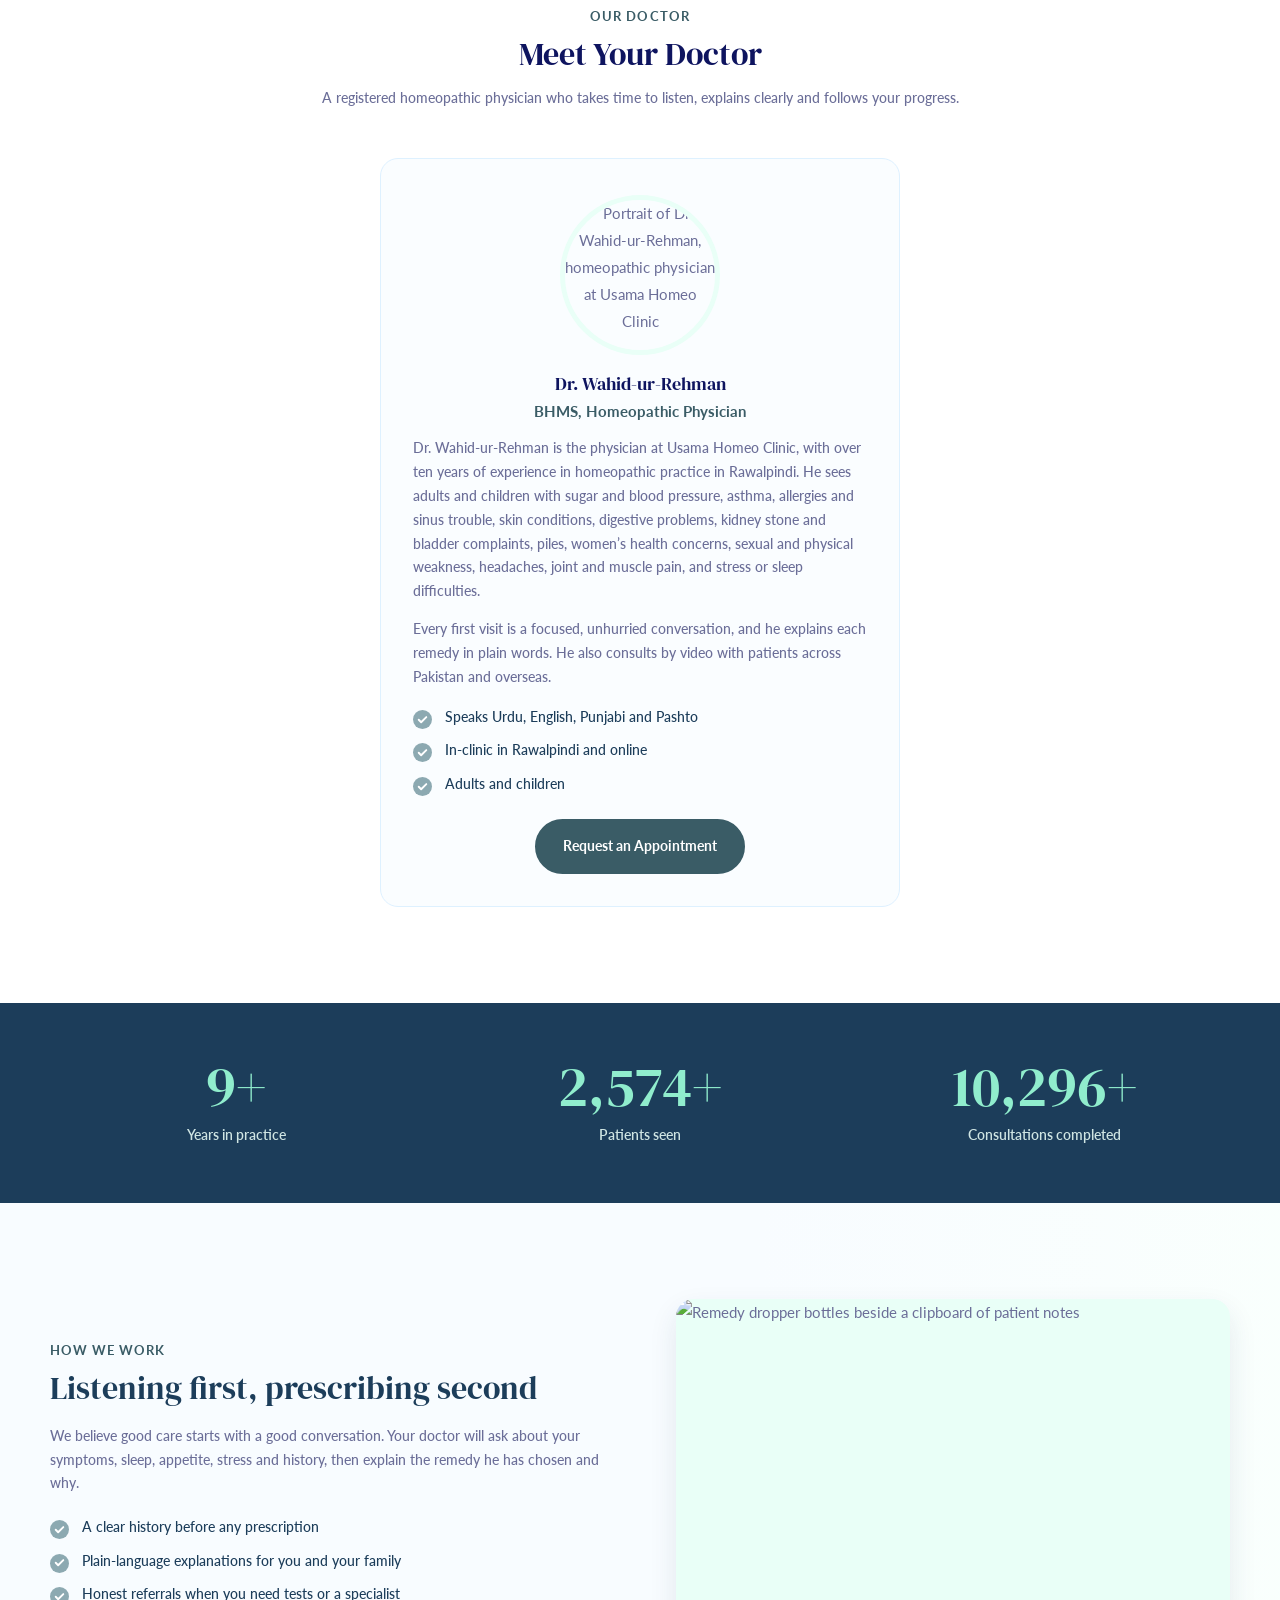
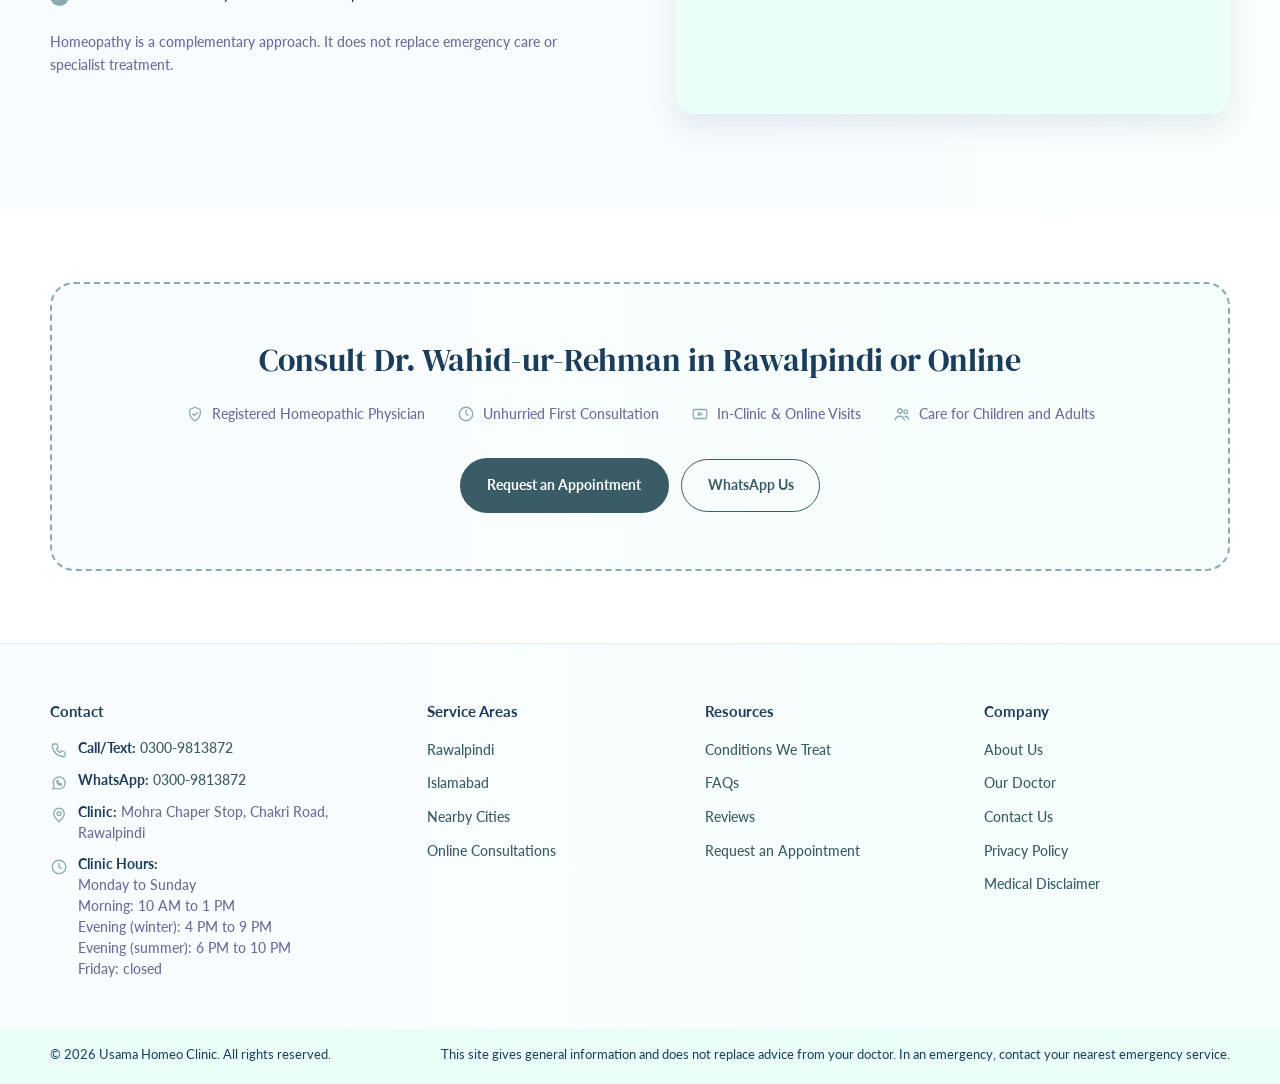
==== commit 0e50e886: "Content: vary closing CTA heading on Home, About, Services and Service Areas Co-Authored-By: Claude " ====
--- a/about.html
+++ b/about.html
@@ -161,7 +161,7 @@
   <section class="cta">
     <svg class="banner-leaf l1" aria-hidden="true"><use href="#leaf"/></svg>
     <div class="wrap">
-      <h2>Ready to Feel Better? Let Natural Healing Begin.</h2>
+      <h2>Consult Dr. Wahid-ur-Rehman in Rawalpindi or Online</h2>
       <div class="cta-features">
         <p><svg viewBox="0 0 24 24" fill="none" stroke="currentColor" stroke-width="1.7" stroke-linecap="round" stroke-linejoin="round" aria-hidden="true"><path d="M12 3l7 3v5c0 5-3 8-7 10-4-2-7-5-7-10V6l7-3z"/><path d="M9 12l2 2 4-4"/></svg>Registered Homeopathic Physician</p>
         <p><svg viewBox="0 0 24 24" fill="none" stroke="currentColor" stroke-width="1.7" stroke-linecap="round" stroke-linejoin="round" aria-hidden="true"><circle cx="12" cy="12" r="9"/><path d="M12 7v5l3 2"/></svg>Unhurried First Consultation</p>
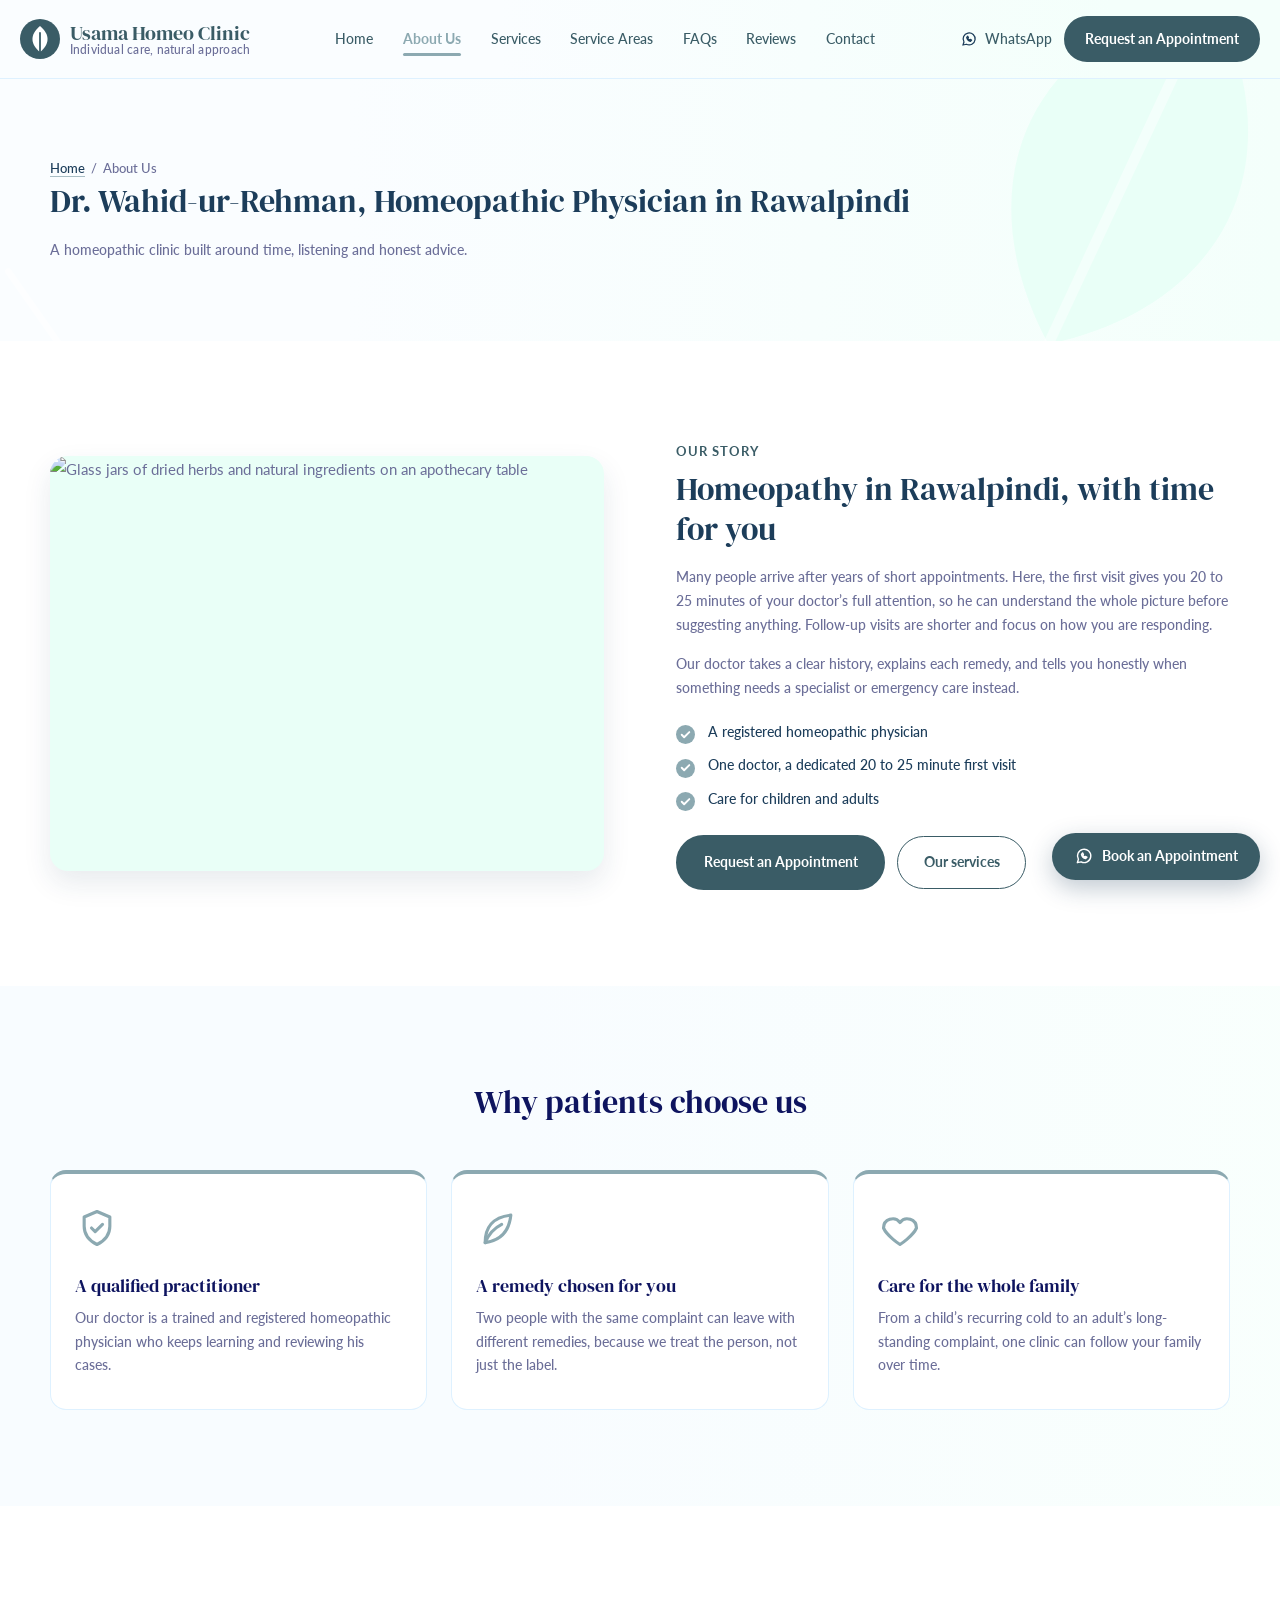
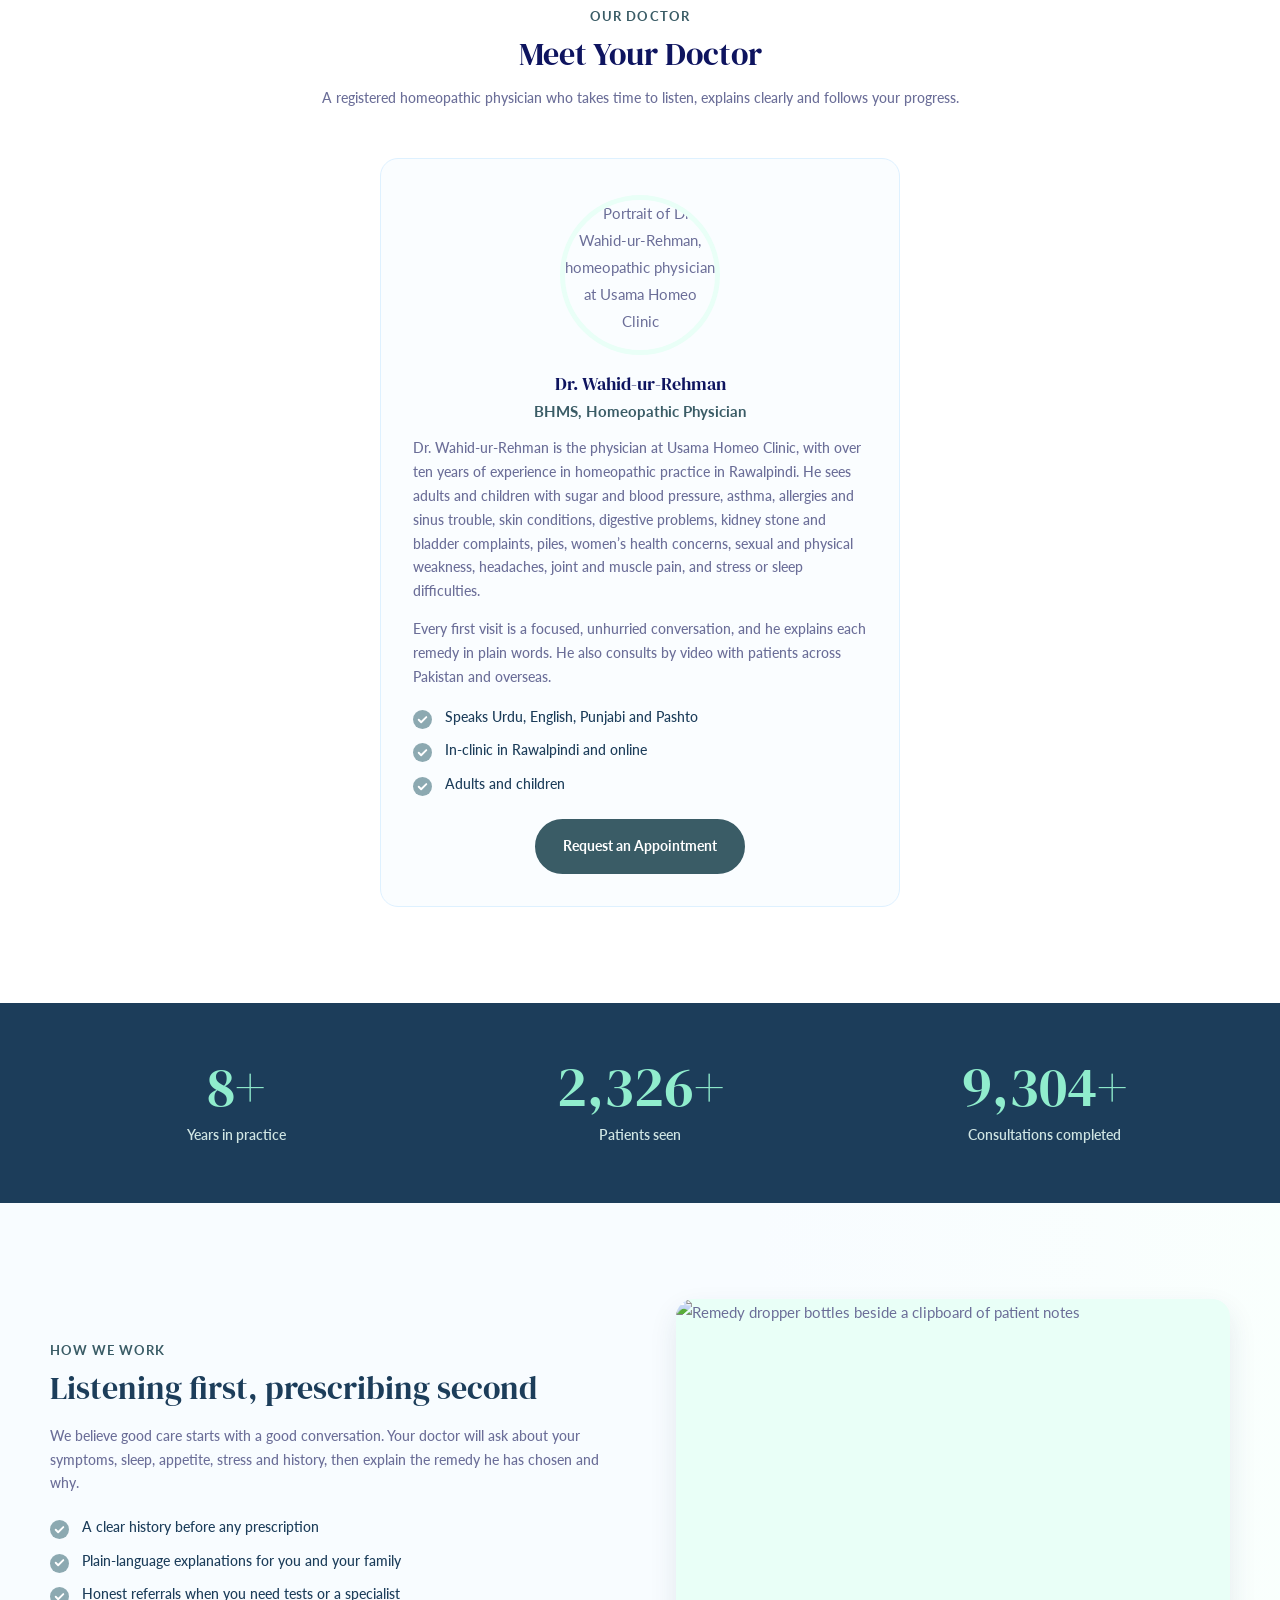
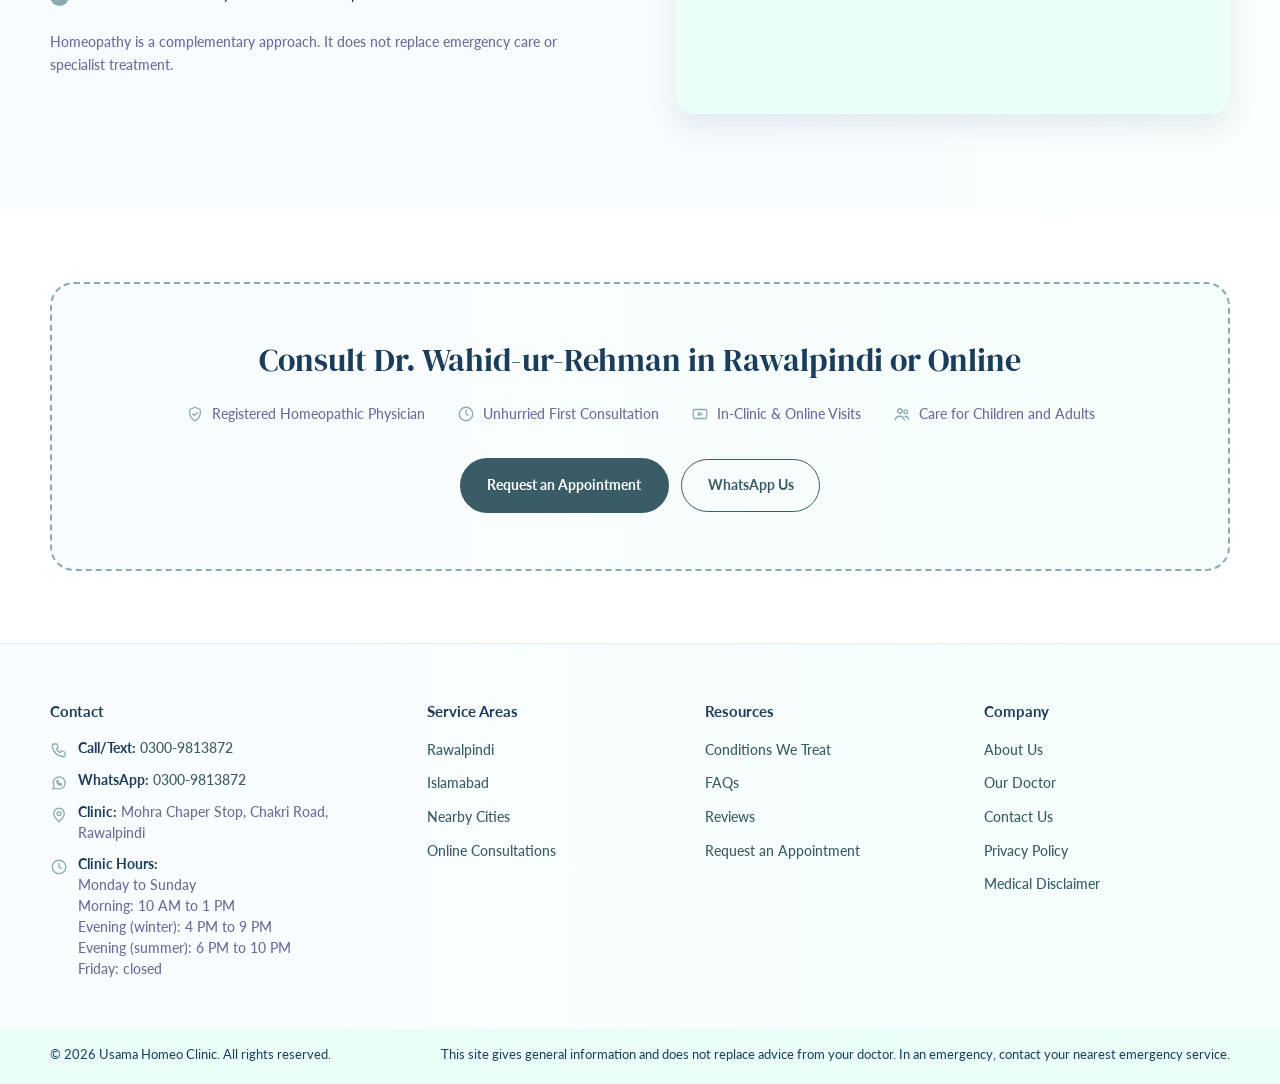
==== commit 691d360a: "Conversion: WhatsApp/call fallback in form errors, GA4 lead events; add Google tag to all pages Co-A" ====
--- a/about.html
+++ b/about.html
@@ -2,6 +2,13 @@
 <html lang="en">
 <head>
 <meta charset="utf-8">
+<!-- Google tag -->
+<script async src="https://www.googletagmanager.com/gtm.js?id=GTM-WRQ9DH67"></script>
+<script>
+  window.dataLayer = window.dataLayer || [];
+  function gtag(){dataLayer.push(arguments);}
+  gtag('js', new Date());
+</script>
 <meta name="viewport" content="width=device-width, initial-scale=1">
 <title>Dr. Wahid-ur-Rehman, BHMS | Usama Homeo Clinic Rawalpindi</title>
 <meta name="description" content="Meet Dr. Wahid-ur-Rehman, BHMS, homeopathic physician at Usama Homeo Clinic, Rawalpindi, with 10+ years of practice. Clinic and online consultations.">
